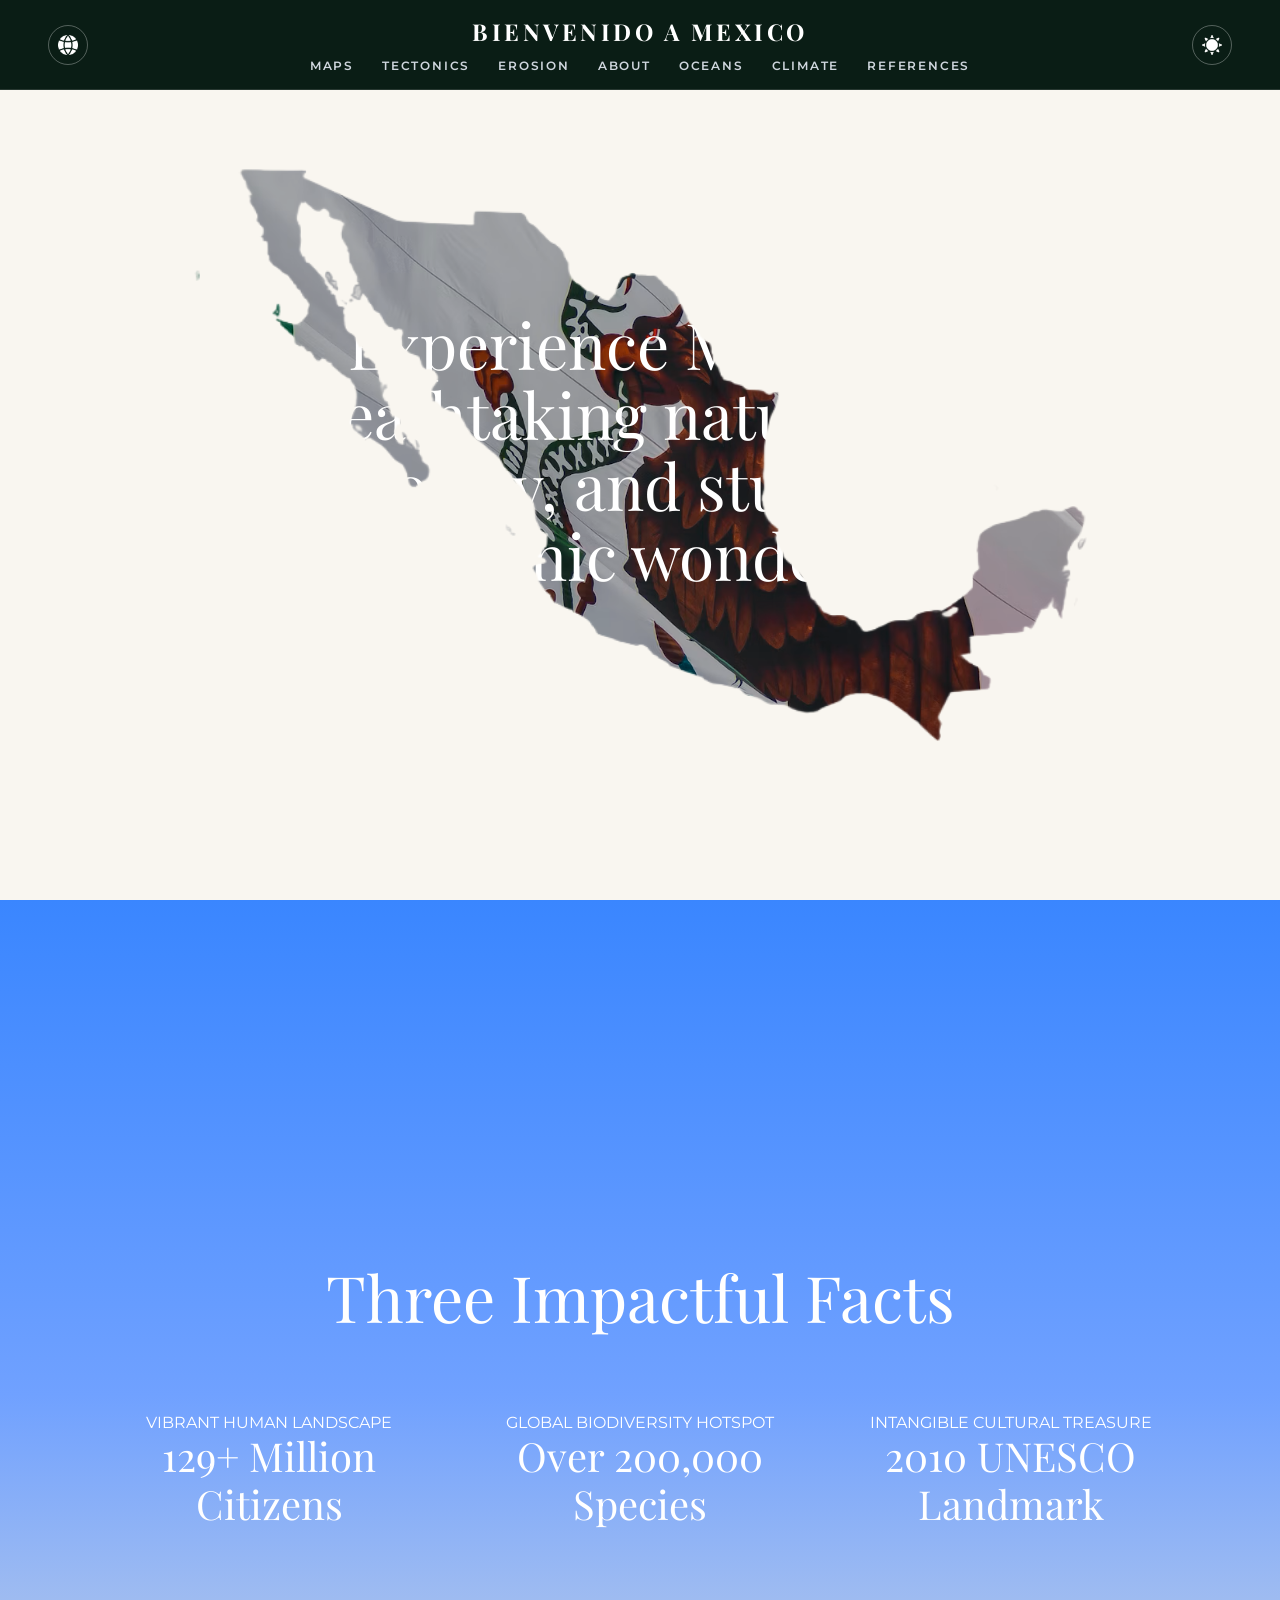
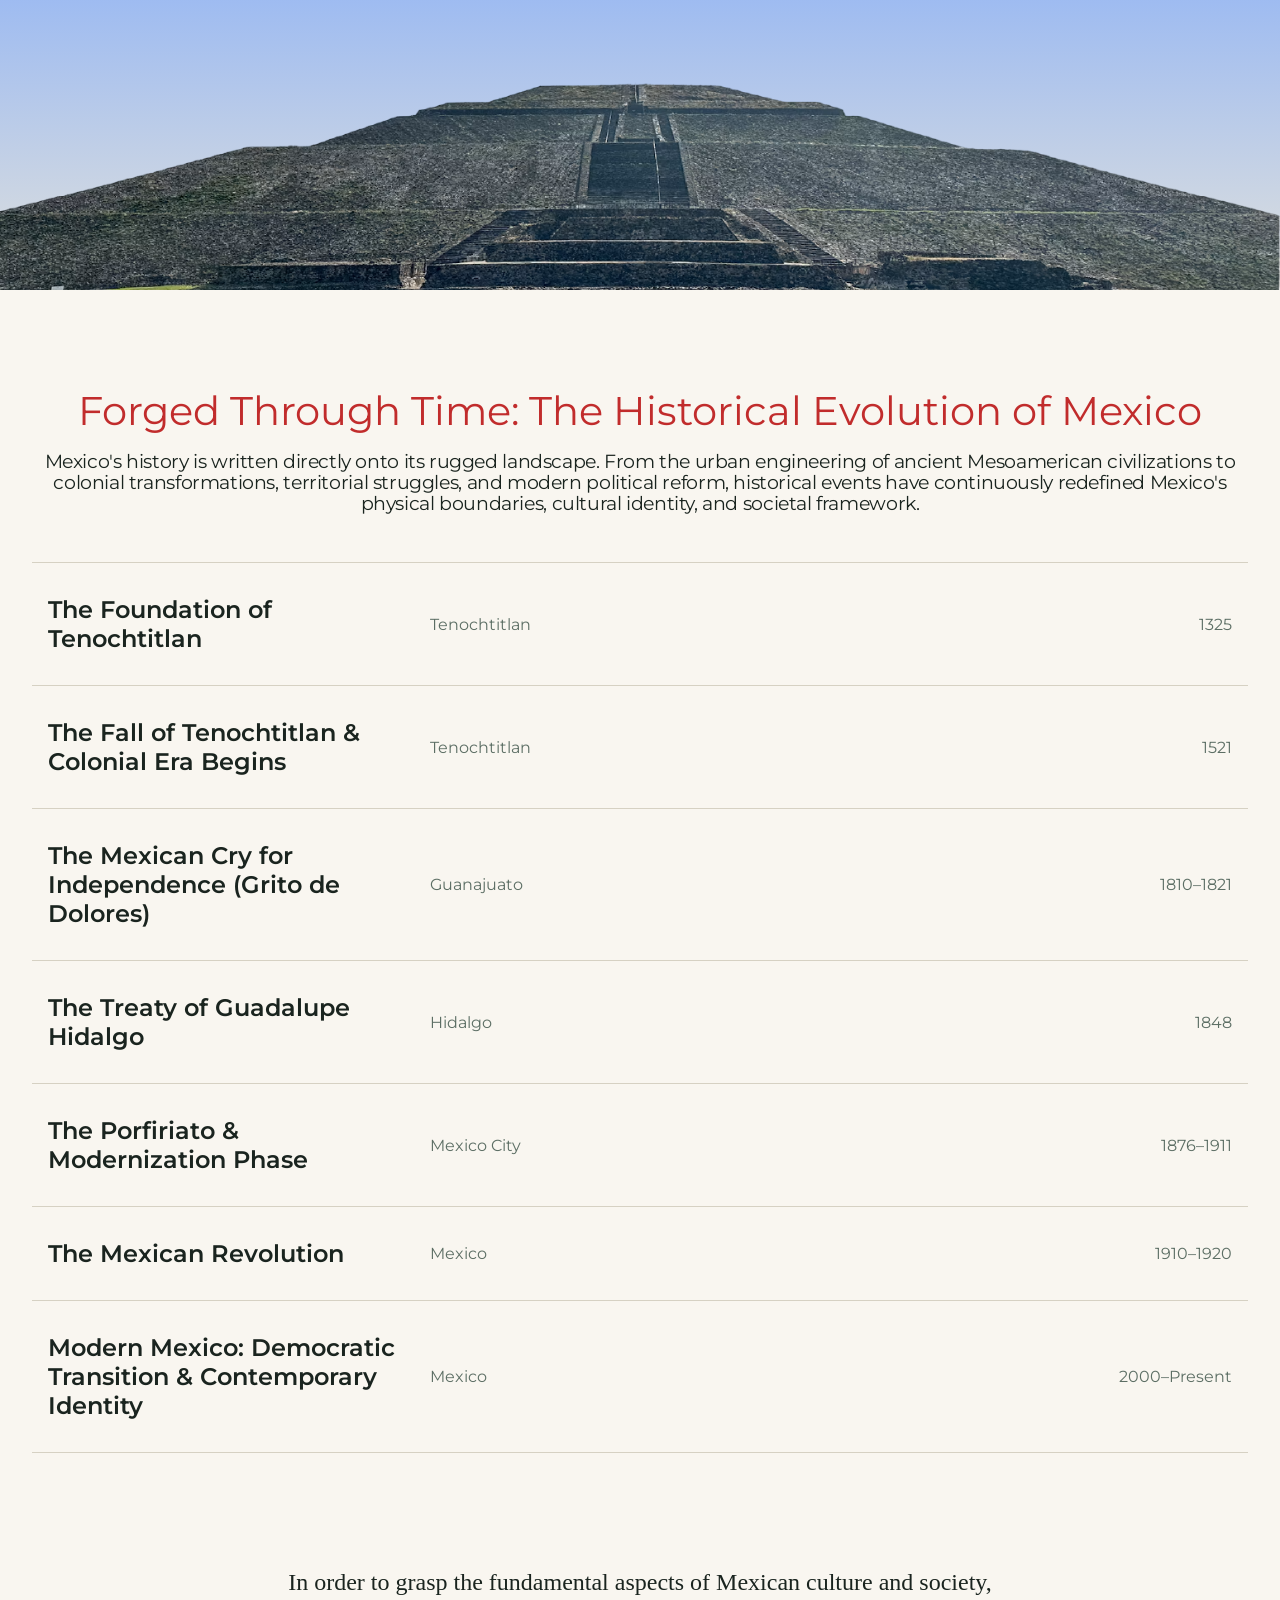
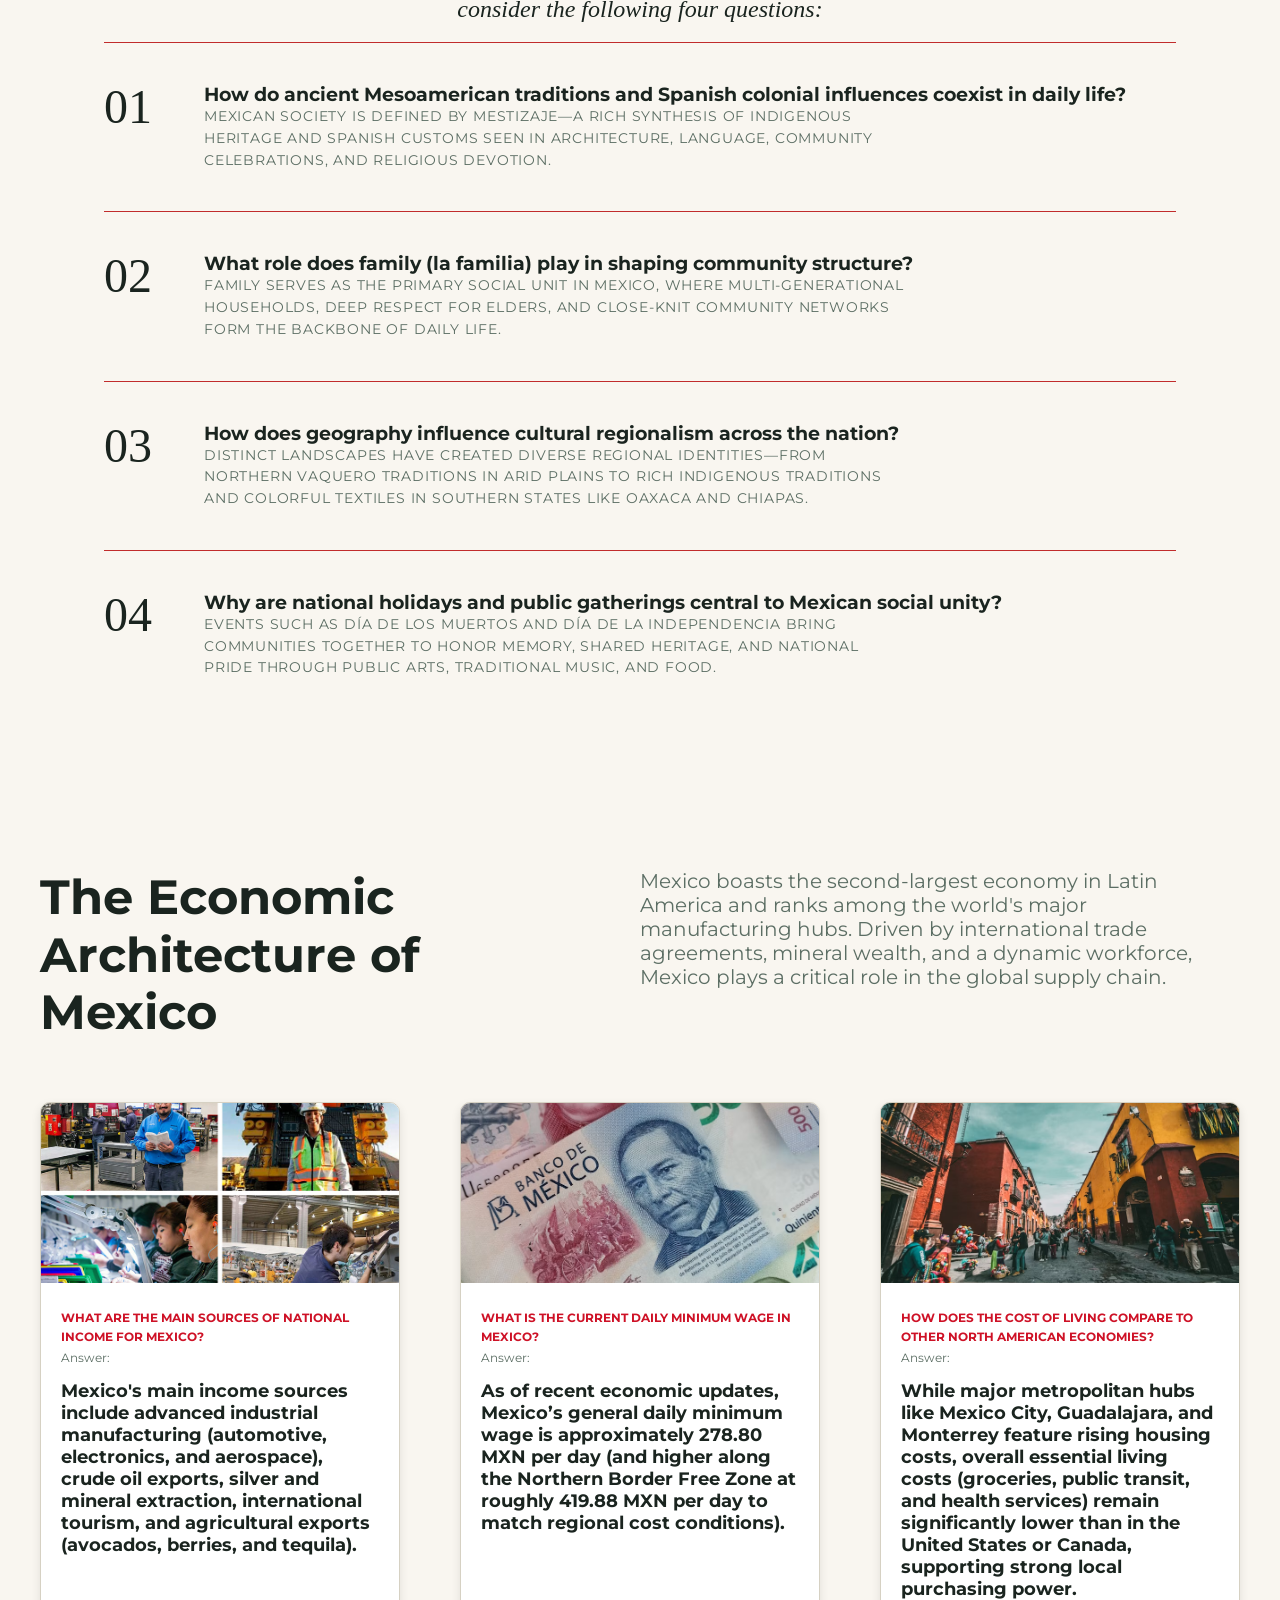
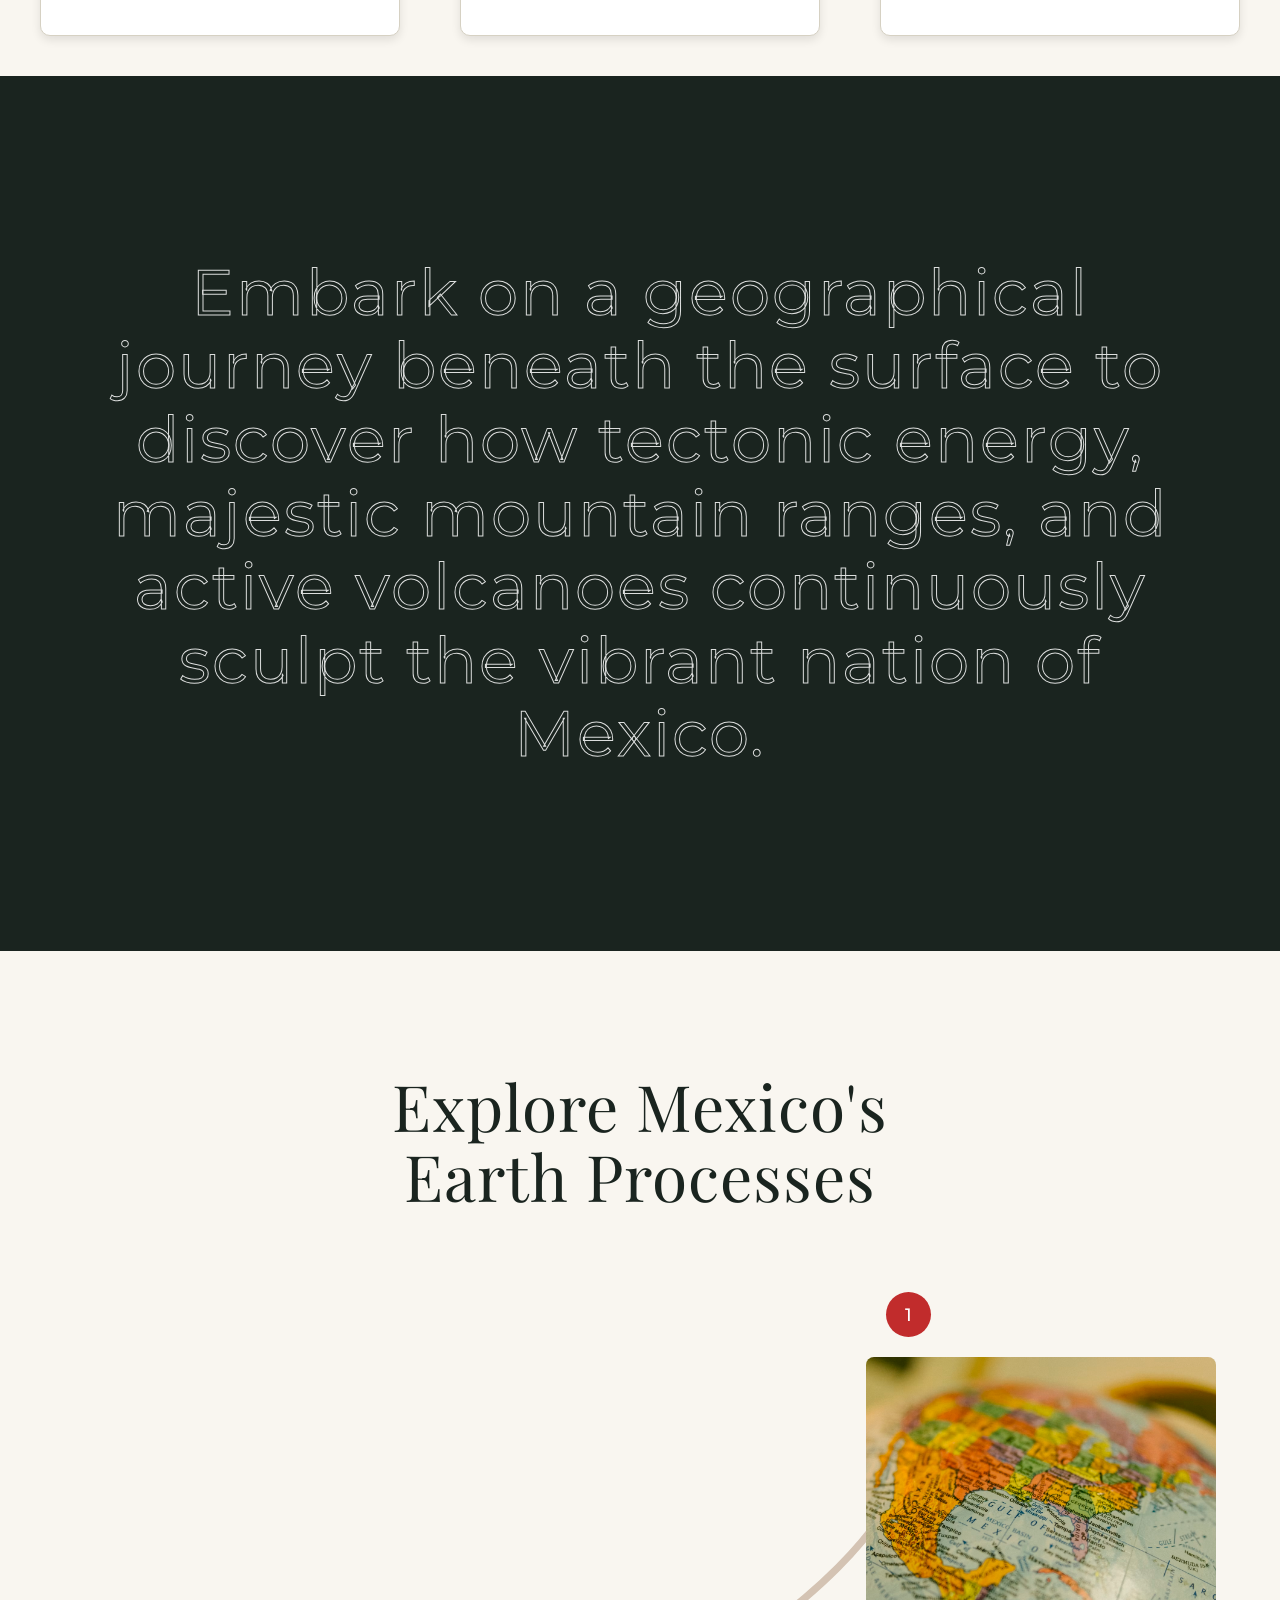
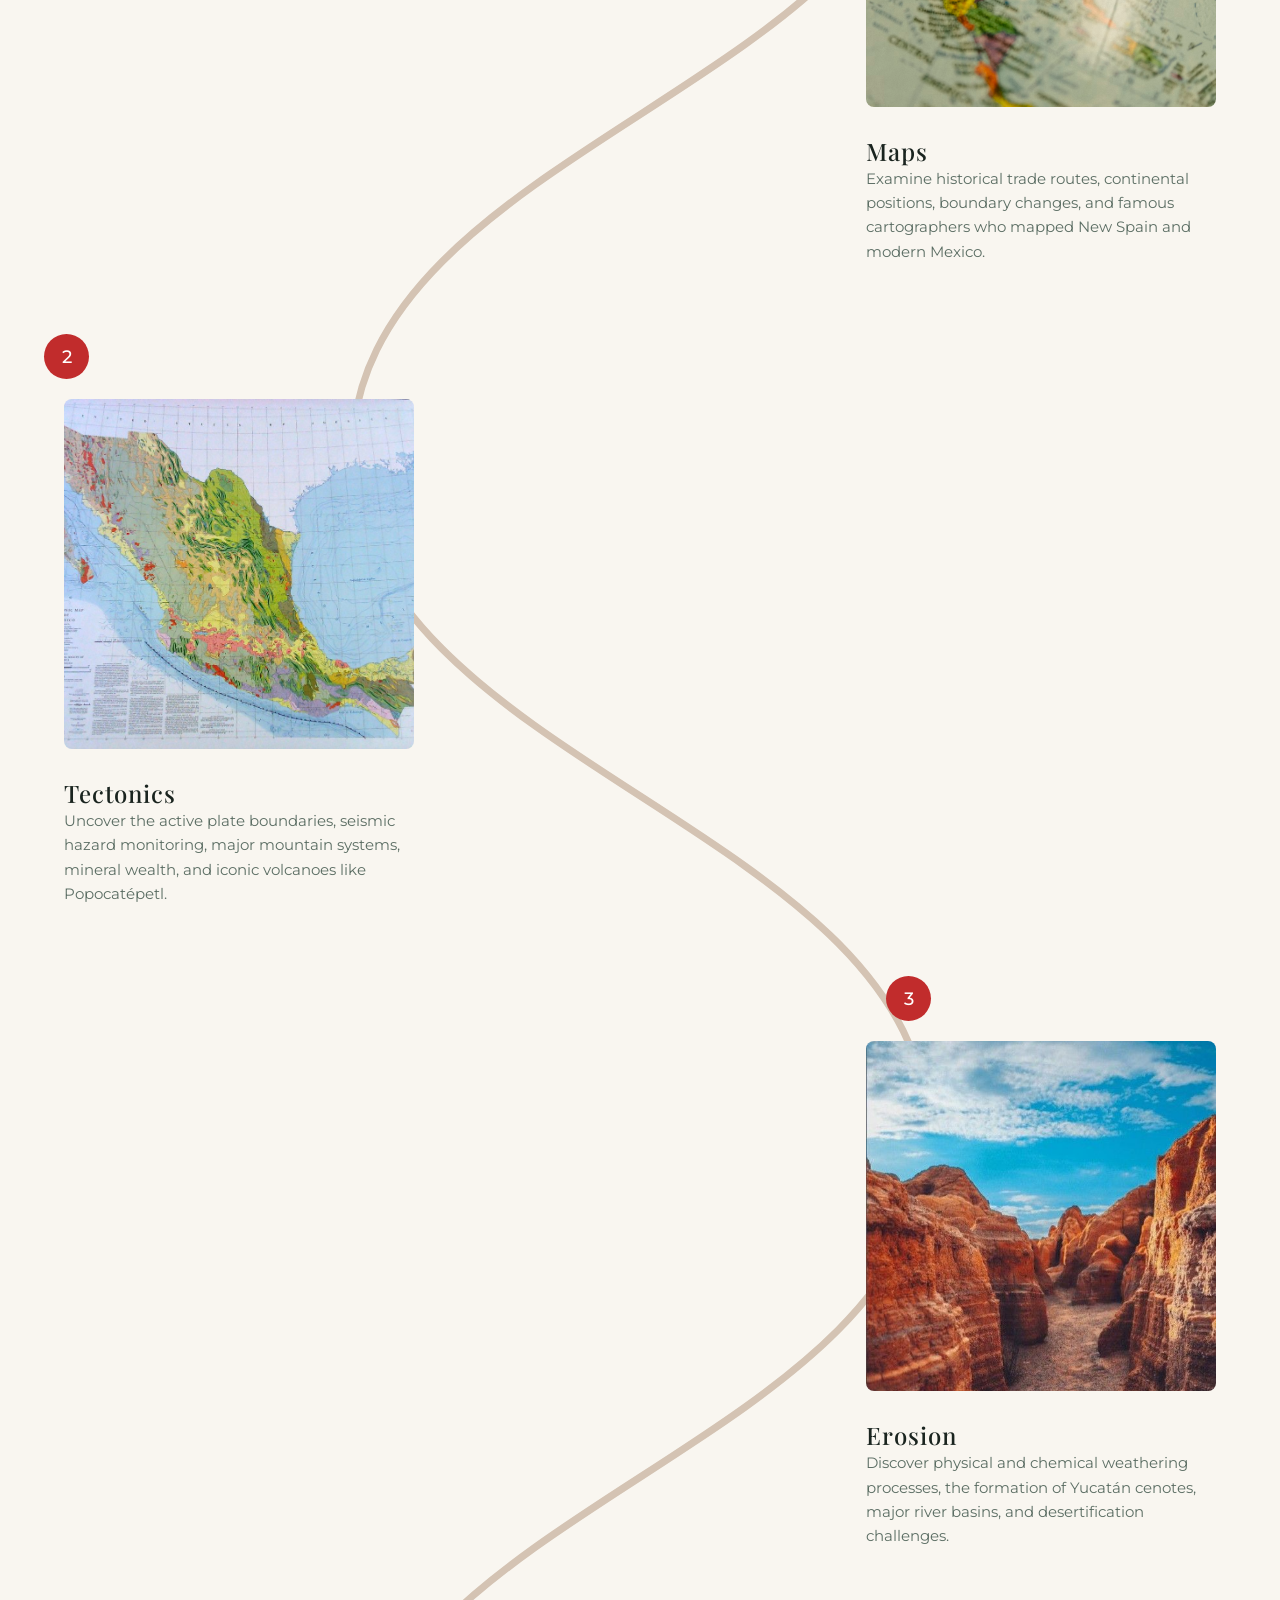
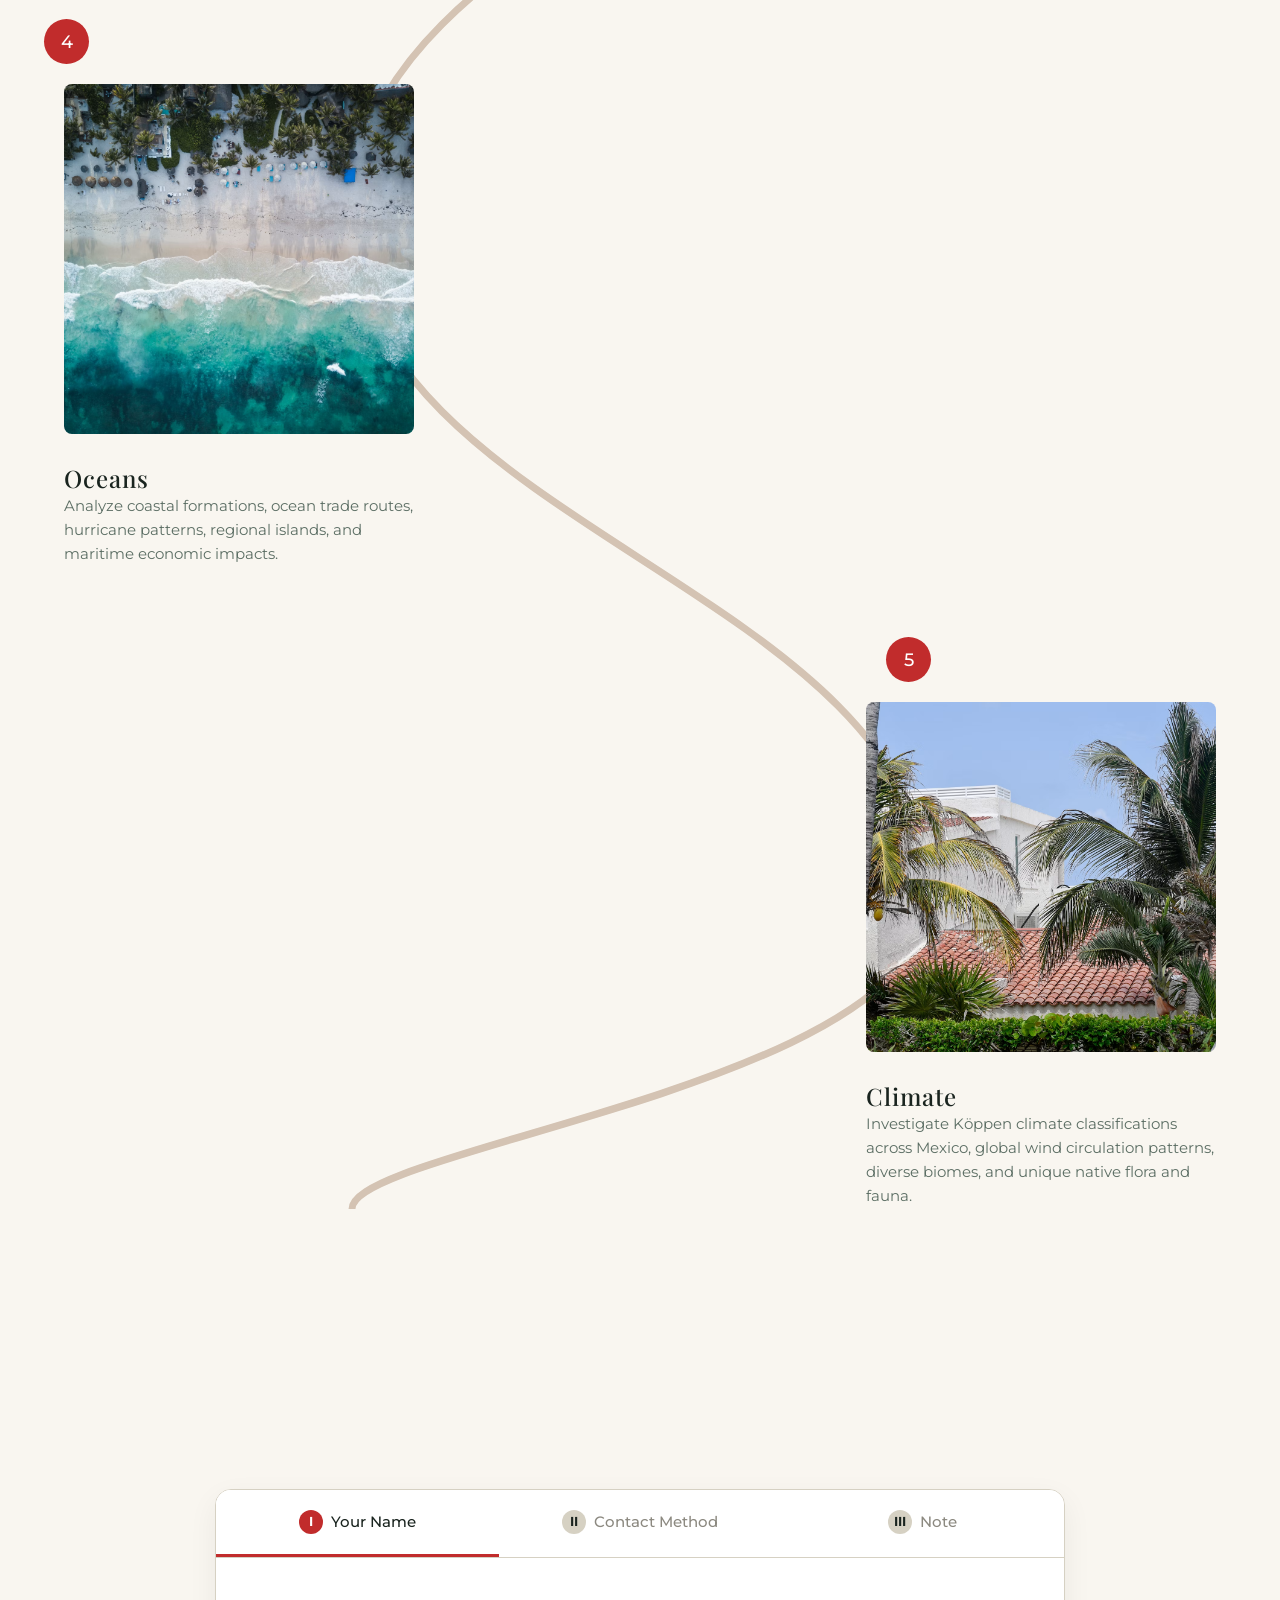
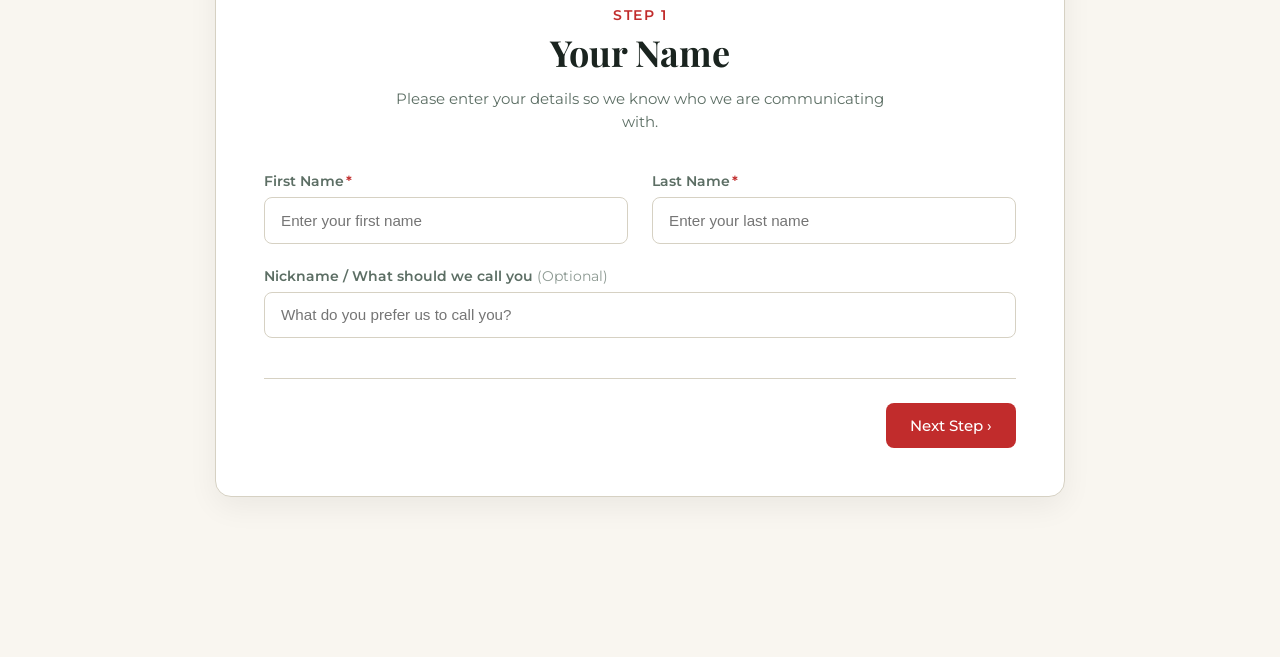
==== index.html @ f5a92114 "Updated picture for the fall" ====
<!DOCTYPE html>
<html lang="en">
<head>
    <meta charset="UTF-8">
    <meta name="viewport" content="width=device-width, initial-scale=1.0">
    <title>Bienvenido a México</title>
    <link rel="stylesheet" href="style.css">
    <link href="https://fonts.googleapis.com/css2?family=Montserrat:wght@400;500&family=Playfair+Display:wght@400;600&display=swap" rel="stylesheet">
</head>
<body>

<header class="main-header" id="top">
    <div class="header-left">
        <div class="options-dropdown">
            <button class="options-btn" aria-label="Toggle Language">
                <img src="images/language.png" class="nav-icon" alt="Language Selector" />
            </button>
            <div class="options">
                <a href="#" class="lang-switch" data-lang="es">Español</a>
                <a href="#" class="lang-switch" data-lang="fr">Français</a>
                <a href="#" class="lang-switch" data-lang="en">English</a>
            </div>
        </div>
    </div>

    <div class="header-center">
        <a href="#top" class="logo">BIENVENIDO A MEXICO</a>
        <nav class="nav-links">
            <a href="#" id="nav-fundamentals">MAPS</a>
            <a href="#" id="nav-stats">TECTONICS</a>
            <a href="#" id="nav-real-cases">EROSION</a>
            <a href="#" id="nav-real-cases">ABOUT</a>
            <a href="#" id="nav-take-action">OCEANS</a>
            <a href="#" id="nav-donations">CLIMATE</a>
            <a href="#" id="nav-contact">REFERENCES</a>
        </nav>
    </div>

    <div class="header-right">
        <div class="cta-buttons">
            <button class="icon-action-btn" id="theme-toggle" aria-label="Toggle Theme">
                <img src="images/dark.png" class="nav-icon" id="theme-icon" alt="Toggle Theme Layout" />
            </button>
        </div>
    </div>
</header>

<main class="scroll-container">
    <section class="hero-scroll-section">
        <div class="grid-overlay"></div>
        <div class="mask-wrapper">
            <div class="phase-2-bg"></div> 
            <div class="hero-content">
                <div class="phase phase-1">
                    <h1 id="hero-title-1">Experience Mexico’s breathtaking nature, rich geology, and stunning tectonic wonders!</h1>
                </div>
                <div class="phase phase-2">
                    <h1 class="large-title" id="hero-title-2">Bienvenido!</h1>
                    <div class="phase-2-text">
                        <p id="hero-desc">Welcome to our exploration of la tierra of Mexico! From its majestic mountains and active volcanes to its vibrant coastlines, Mexico is a country defined by extraordinary natural forces, rich history, and deep cultural roots. Whether you are curious about its powerful seismic activity, unique biomas, or historic trade routes, this site offers a complete guide to the dynamic earth processes that shape this incredible nación.</p>
                    </div>
                </div>
            </div>
        </div>
    </section>
</main>

<section class="mountain-parallax-section" id="stats">
    <div class="stats-content">
        <h2 class="stats-heading" id="stats-title">Three Impactful Facts</h2>
        
        <div class="stats-grid">
            <div class="stat-item">
                <span class="stat-label" id="stat-1-label">VIBRANT HUMAN LANDSCAPE</span>
                <span class="stat-number" id="stat-1-num">129+ Million Citizens</span>
            </div>
            <div class="stat-item">
                <span class="stat-label" id="stat-2-label">GLOBAL BIODIVERSITY HOTSPOT</span>
                <span class="stat-number" id="stat-2-num">Over 200,000 Species</span>
            </div>
            <div class="stat-item">
                <span class="stat-label" id="stat-3-label">INTANGIBLE CULTURAL TREASURE</span>
                <span class="stat-number" id="stat-3-num">2010 UNESCO Landmark</span>
            </div>
        </div>
    </div>
    <img src="images/Teoti.png" alt="Mountain Silhouette" class="mountain-mask">
</section>

<section class="updates-section" id="real-cases">
    <div class="updates-header">
        <span class="subheading" id="cases-subheading">Forged Through Time: The Historical Evolution of Mexico</span>
        <h2 id="cases-desc">Mexico's history is written directly onto its rugged landscape. From the urban engineering of ancient Mesoamerican civilizations to colonial transformations, territorial struggles, and modern political reform, historical events have continuously redefined Mexico's physical boundaries, cultural identity, and societal framework.</h2>
    </div>

    <div class="updates-list">
        <a href="#" class="update-item" id="case-1"
        data-hover="images/teno.jpg"
        data-hero="images/teno.jpg"
        data-title='The Foundation of Tenochtitlan'
        data-author="Tenochtitlan"
        data-date="1325"
        data-text="According to historical codices, the Mexica (Aztecs) founded their capital city after wandering for decades in search of a divine sign prophesied by Huitzilopochtli: an eagle perched on a nopal cactus devouring a snake. Finding this sign on a swampy island in Lake Texcoco, they engineered a city of canals, causeways, and raised agricultural fields (chinampas). Tenochtitlan grew into one of the largest and most sophisticated cities in the pre-Columbian world, establishing the Valley of Mexico as the nation's political and economic heartland."
        data-link="https://www.routedmagazine.com/cocina-de-las-patronas">
            <div class="update-info">
                <h3 class="update-title" id="case-1-title">The Foundation of Tenochtitlan</h3>
                <span class="update-category" id="case-1-cat">Tenochtitlan</span>
            </div>
            <span class="update-year" id="case-1-year">1325</span>
        </a>

        <a href="#" class="update-item" id="case-2"
        data-hover="images/theFall.jpg"
        data-hero="images/theFall.jpg"
        data-title="The Fall of Tenochtitlan & Colonial Era Begins"
        data-author="Tenochtitlan"
        data-date="1521"
        data-text="Following a multi-month siege, Spanish conquistador Hernán Cortés and his indigenous allies (primarily the Tlaxcalans) defeated Aztec forces led by Cuauhtémoc. The victory brought an end to the Aztec Empire and initiated three centuries of Spanish colonial rule under the Viceroyalty of New Spain (Nueva España). During this era, Spanish architects built modern Mexico City over the ruins of Tenochtitlan, introducing Catholicism, Spanish governance, and extensive silver mining networks that transformed global commerce."
        data-link="https://www.dcpeaceteam.org/unarmed-civilian-protection">
            <div class="update-info">
                <h3 class="update-title" id="case-2-title">The Fall of Tenochtitlan & Colonial Era Begins</h3>
                <span class="update-category" id="case-2-cat">Tenochtitlan</span>
            </div>
            <span class="update-year" id="case-2-year">1521</span>
        </a>

        <a href="#" class="update-item" id="case-3"
        data-hover="images/inde.jpg"
        data-hero="images/inde.jpg"
        data-title="The Mexican Cry for Independence (Grito de Dolores)"
        data-author="Guanajuato"
        data-date="1810–1821"
        data-text="Early on the morning of September 16, 1810, Roman Catholic priest Miguel Hidalgo y Costilla rang his church bell and issued a revolutionary call to arms against Spanish colonial oppression. The Grito de Dolores ignited an 11-year war for independence, uniting rural peasants, indigenous communities, and local leaders. After years of guerrilla warfare, Agustín de Iturbide and Vicente Guerrero formed the Army of the Three Guarantees, entering Mexico City in 1821 to secure official independence from the Spanish Crown."
        data-link="https://www.youtube.com/watch?v=xr1hapswLd0">
            <div class="update-info">
                <h3 class="update-title" id="case-3-title">The Mexican Cry for Independence (Grito de Dolores)</h3>
                <span class="update-category" id="case-3-cat">Guanajuato</span>
            </div>
            <span class="update-year" id="case-3-year">1810–1821</span>
        </a>

        <a href="#" class="update-item" id="case-4"
        data-hover="images/Treaty.jpg"
        data-hero="images/Treaty.jpg"
        data-title="The Treaty of Guadalupe Hidalgo"
        data-author="Hidalgo"
        data-date="1848"
        data-text="Concluding the two-year Mexican-American War, the Treaty of Guadalupe Hidalgo permanently reshaped the map of North America. Under its terms, a defeated Mexico ceded over 50 percent of its sovereign territorial landmass—spanning present-day California, Nevada, Utah, Arizona, and parts of Colorado, New Mexico, and Wyoming—to the United States in exchange for $15 million. This dramatic loss redefined Mexico's northern frontier, drastically altered regional trade dynamics, and left deep socio-political scars on national identity."
        data-link="https://www.migrationpolicy.org/publication/educational-and-mental-health-needs-syrian-refugee-children">
            <div class="update-info">
                <h3 class="update-title" id="case-4-title">The Treaty of Guadalupe Hidalgo</h3>
                <span class="update-category" id="case-4-cat">Hidalgo</span>
            </div>
            <span class="update-year" id="case-4-year">1848</span>
        </a>

        <a href="#" class="update-item" id="case-5"
        data-hover="images/porfiriato.jpg"
        data-hero="images/porfiriato.jpg"
        data-title="The Porfiriato & Modernization Phase"
        data-author="Mexico City"
        data-date="1876–1911"
        data-text="General Porfirio Díaz ruled Mexico as president for over three decades, an era known as the Porfiriato. Díaz prioritized order and rapid economic growth, inviting foreign capital to construct thousands of miles of railroad tracks, modern telegraph systems, ports, and industrial facilities. While this period modernized Mexico's infrastructure and integrated its raw materials into global markets, it generated severe economic inequality, concentration of land ownership among elite haciendas, and social unrest among the working class."
        data-link="https://media.un.org/avlibrary/en/asset/d335/d3358098">
            <div class="update-info">
                <h3 class="update-title" id="case-5-title">The Porfiriato & Modernization Phase</h3>
                <span class="update-category" id="case-5-cat">Mexico City</span>
            </div>
            <span class="update-year" id="case-5-year">1876–1911</span>
        </a>

        <a href="#" class="update-item" id="case-6"
        data-hover="images/revo.jpg"
        data-hero="images/revo.jpg"
        data-title="The Mexican Revolution"
        data-author="Mexico"
        data-date="1910–1920"
        data-text="Sparked by widespread opposition to Porfirio Díaz's authoritarian rule, the Mexican Revolution broke out as a complex social, agrarian, and political conflict led by figures like Francisco Madero, Emiliano Zapata, and Pancho Villa. The decade of conflict led to radical political restructuring and culminated in the ratification of the progressive 1917 Constitution of Mexico. This cornerstone document enshrined worker rights, nationalized subsoil mineral resources, and established sweeping agrarian reforms through the ejido land distribution system."
        data-link="https://phr.org/our-work/resources/one-year-anniversary-of-the-myanmar-coup-detat/">
            <div class="update-info">
                <h3 class="update-title" id="case-6-title">The Mexican Revolution</h3>
                <span class="update-category" id="case-6-cat">Mexico</span>
            </div>
            <span class="update-year" id="case-6-year">1910–1920</span>
        </a>

        <a href="#" class="update-item" id="case-7"
        data-hover="images/modern.avif"
        data-hero="images/modern.avif"
        data-title="Modern Mexico: Democratic Transition & Contemporary Identity"
        data-author="Mexico"
        data-date="2000–Present"
        data-text="Today, Mexico stands as a federal constitutional republic of over 129 million people, shaped by its history of resilience and adaptation. The year 2000 marked a historical democratic milestone when opposition leadership ended 71 consecutive years of single-party rule. Modern Mexico functions as a major industrial powerhouse and international trade hub, holding crucial trade agreements like the USMCA. The nation reflects a distinct fusion of Mesoamerican indigenous traditions and Spanish colonial heritage, maintaining its position as Latin America's second-largest economy while continuously balancing urban industrial growth with cultural preservation."
        data-link="https://www.hrw.org/feature/2026/08/03/afghanistan-5-years-under-taliban-rule/a-human-rights-crisis-a-humanitarian">
            <div class="update-info">
                <h3 class="update-title" id="case-7-title">Modern Mexico: Democratic Transition & Contemporary Identity</h3>
                <span class="update-category" id="case-7-cat">Mexico</span>
            </div>
            <span class="update-year" id="case-7-year">2000–Present</span>
        </a>

<div id="article-modal" class="article-modal">
    <div class="modal-content">
        <div class="modal-hero">
            <img id="modal-hero-image" src="" alt="Historical Event Image">
        </div>
        <div class="modal-body">
            <h2 id="modal-title"></h2>
            <div class="modal-meta">
                <span id="modal-author"></span> | <span id="modal-date"></span>
            </div>
            <p id="modal-text" class="modal-description"></p>
            <button id="close-modal" class="modal-back-btn">← Back to Timeline</button>
        </div>
    </div>
</div>

    <div id="floating-image-container">
        <img id="floating-image" src="images/allProdcuts.png" alt="Floating Preview">
    </div>
</section>

<section class="vo-section" id="fundamentals">
    <div class="container-wide">
    <h2 id="fund-main-title">In order to grasp the fundamental aspects of Mexican culture and society,<br/><em>consider the following four questions:</em></h2>    
    <div class="v-wrapper bg-primary">
        <div class="o-wrapper pt-11 pt-4sm">
            <div class="d-f fd-c ai-s vo-stack-track">
                
                <div class="pin-spacer" data-index="1">
                    <div class="vo-card-content">
                        <div class="vo-card-left">01</div>
                        <div class="vo-card-right">
                            <h3 class="vo-card-title" id="fund-q1-title">How do ancient Mesoamerican traditions and Spanish colonial influences coexist in daily life?</h3>                            
                            <div class="vo-card-body">
                                <p class="vo-card-desc" id="fund-q1-desc">Mexican society is defined by mestizaje—a rich synthesis of indigenous heritage and Spanish customs seen in architecture, language, community celebrations, and religious devotion.</p>                            
                            </div>
                        </div>
                    </div>
                </div>

                <div class="pin-spacer" data-index="2">
                    <div class="vo-card-content">
                        <div class="vo-card-left">02</div>
                        <div class="vo-card-right">
                            <h3 class="vo-card-title" id="fund-q2-title">What role does family (la familia) play in shaping community structure?</h3>                            
                            <div class="vo-card-body">
                                <p class="vo-card-desc" id="fund-q2-desc">Family serves as the primary social unit in Mexico, where multi-generational households, deep respect for elders, and close-knit community networks form the backbone of daily life.</p>                            
                            </div>
                        </div>
                    </div>
                </div>

                <div class="pin-spacer" data-index="3">
                    <div class="vo-card-content">
                        <div class="vo-card-left">03</div>
                        <div class="vo-card-right">
                            <h3 class="vo-card-title" id="fund-q3-title">How does geography influence cultural regionalism across the nation?</h3>                            
                            <div class="vo-card-body">
                                <p class="vo-card-desc" id="fund-q3-desc">Distinct landscapes have created diverse regional identities—from northern vaquero traditions in arid plains to rich indigenous traditions and colorful textiles in southern states like Oaxaca and Chiapas.</p>                            
                            </div>
                        </div>
                    </div>
                </div>

                <div class="pin-spacer" data-index="4">
                    <div class="vo-card-content">
                        <div class="vo-card-left">04</div>
                        <div class="vo-card-right">
                            <h3 class="vo-card-title" id="fund-q4-title">Why are national holidays and public gatherings central to Mexican social unity?</h3>
                            <div class="vo-card-body">
                                <p class="vo-card-desc" id="fund-q4-desc">Events such as Día de los Muertos and Día de la Independencia bring communities together to honor memory, shared heritage, and national pride through public arts, traditional music, and food.</p>                            
                            </div>
                        </div>
                    </div>
                </div>
            </div>
        </div>
    </div>
</section>

<section class="donations" id="donations">
    <div class="option">
        <div class="option-flex">
            <div class="option-title">
                <h1 id="donations-title">The Economic Architecture of Mexico</h1>
            </div>
            <div class="option-paragraph">
                <p id="donations-desc">Mexico boasts the second-largest economy in Latin America and ranks among the world's major manufacturing hubs. Driven by international trade agreements, mineral wealth, and a dynamic workforce, Mexico plays a critical role in the global supply chain.</p>
            </div>
        </div>
    </div>
    <section class="cards">
        <div class="card">
            <img src="images/mainIncome.jpg" alt="Solar panels">
            <div class="card-content">
                <span class="category" id="don-irc-cat">What are the main sources of national income for Mexico?</span>
                <span class="date" id="don-irc-focus">Answer:</span>
                <h3 id="don-irc-desc">Mexico's main income sources include advanced industrial manufacturing (automotive, electronics, and aerospace), crude oil exports, silver and mineral extraction, international tourism, and agricultural exports (avocados, berries, and tequila).</h3>
            </div>
        </div>
        <div class="card">
            <img src="images/money.avif" alt="Abstract dots">
            <div class="card-content">
                <span class="category" id="don-pf-cat">What is the current daily minimum wage in Mexico?</span>
                <span class="date" id="don-pf-focus">Answer:</span>
                <h3 id="don-pf-desc">As of recent economic updates, Mexico’s general daily minimum wage is approximately 278.80 MXN per day (and higher along the Northern Border Free Zone at roughly 419.88 MXN per day to match regional cost conditions).</h3>
            </div>
        </div>
        <div class="card">
            <img src="images/lifeStyle.avif" alt="Logistics center">
            <div class="card-content">
                <span class="category" id="don-uni-cat">How does the cost of living compare to other North American economies?</span>
                <span class="date" id="don-uni-focus">Answer:</span>
                <h3 id="don-uni-desc">While major metropolitan hubs like Mexico City, Guadalajara, and Monterrey feature rising housing costs, overall essential living costs (groceries, public transit, and health services) remain significantly lower than in the United States or Canada, supporting strong local purchasing power.</h3>
            </div>
        </div>
    </section>
</section>

<section class="divider-section">
    <div class="divider-content">
        <h2 class="outline-text" id="divider-text">Embark on a geographical journey beneath the surface to discover how tectonic energy, majestic mountain ranges, and active volcanoes continuously sculpt the vibrant nation of Mexico.</h2>
    </div>
</section>

<section class="padding-global padding-section-large is-bottom-0" id="take-action">
    <div class="container-max">
        <div class="journey_heading">
            <h2 class="heading-style-h2 text-align-center" id="action-title">Explore Mexico's<br>Earth Processes</h2>
        </div>
        <div class="journey_wrapper">
            
            <!-- Extended SVG Path -->
            <div class="journey_path w-embed">
                <svg class="path-svg" viewBox="0 0 1000 2500" preserveAspectRatio="none" xmlns="http://www.w3.org/2000/svg">
                    <path id="scroll-line" 
                            d="M 750 50 
                            C 750 300, 250 350, 250 600 
                            C 250 850, 750 900, 750 1150 
                            C 750 1400, 250 1450, 250 1700 
                            C 250 1950, 750 2000, 750 2250 
                            C 750 2400, 250 2450, 250 2500" 
                            fill="none" stroke="#d4c3b3" stroke-width="6" stroke-linecap="round"/>
                </svg>
            </div>

            <div class="journey_grid">
                <!-- Item 1 -->
                <div class="journey_item is-1 align-right">
                    <div class="item-content">
                        <div class="badge">1</div>
                        <img src="images/mexicoMap.avif" alt="Maps" loading="lazy">
                        <h3 id="action-1-title"><a href="#">Maps</a></h3>
                        <p id="action-1-desc">Examine historical trade routes, continental positions, boundary changes, and famous cartographers who mapped New Spain and modern Mexico.</p>
                    </div>
                </div>
                
                <!-- Item 2 -->
                <div class="journey_item is-2 align-left">
                    <div class="item-content">
                        <div class="badge">2</div>
                        <img src="images/Tectonics.jpg" alt="Tectonics" loading="lazy">
                        <h3 id="action-2-title"><a href="#">Tectonics</a></h3>
                        <p id="action-2-desc">Uncover the active plate boundaries, seismic hazard monitoring, major mountain systems, mineral wealth, and iconic volcanoes like Popocatépetl.</p>
                    </div>
                </div>
                
                <!-- Item 3 -->
                <div class="journey_item is-3 align-right">
                    <div class="item-content">
                        <div class="badge">3</div>
                        <img src="images/erosion.jpg" alt="Erosion" loading="lazy">
                        <h3 id="action-3-title"><a href="#">Erosion</a></h3>
                        <p id="action-3-desc">Discover physical and chemical weathering processes, the formation of Yucatán cenotes, major river basins, and desertification challenges.</p>
                    </div>
                </div>

                <!-- Item 4 -->
                <div class="journey_item is-4 align-left">
                    <div class="item-content">
                        <div class="badge">4</div>
                        <img src="images/oceans.avif" alt="Oceans" loading="lazy">
                        <h3 id="action-4-title"><a href="#">Oceans</a></h3>
                        <p id="action-4-desc">Analyze coastal formations, ocean trade routes, hurricane patterns, regional islands, and maritime economic impacts.</p>
                    </div>
                </div>

                <!-- Item 5 -->
                <div class="journey_item is-5 align-right">
                    <div class="item-content">
                        <div class="badge">5</div>
                        <img src="images/climate.avif" alt="Climate" loading="lazy">
                        <h3 id="action-5-title"><a href="#">Climate</a></h3>
                        <p id="action-5-desc">Investigate Köppen climate classifications across Mexico, global wind circulation patterns, diverse biomes, and unique native flora and fauna.</p>
                    </div>
                </div>
            </div>
        </div>
    </div>
</section>

<section class="form-section-wrapper" id="contact">
    <div class="form-wizard-container">
        
        <div class="wizard-header">
            <div class="step-tab active" data-step="1">
                <span class="step-num">I</span> <span id="tab-1-text">Your Name</span>
            </div>
            <div class="step-tab" data-step="2">
                <span class="step-num">II</span> <span id="tab-2-text">Contact Method</span>
            </div>
            <div class="step-tab" data-step="3">
                <span class="step-num">III</span> <span id="tab-3-text">Note</span>
            </div>
        </div>

        <form id="multi-step-form" novalidate>
        
        <div class="form-step active" id="step-1">
            <p class="step-subtitle" id="step-1-sub">Step 1</p>
            <h2 class="step-title" id="step-1-title">Your Name</h2>
            <p class="step-description" id="step-1-desc">Please enter your details so we know who we are communicating with.</p>

            <div class="form-grid">
                <div class="input-group">
                    <label for="first-name" id="lbl-fname">First Name<span class="required">*</span></label>
                    <input type="text" id="first-name" placeholder="Enter your first name" required>
                    <span class="error-msg" id="err-fname">First name is required.</span>
                </div>
                <div class="input-group">
                    <label for="last-name" id="lbl-lname">Last Name<span class="required">*</span></label>
                    <input type="text" id="last-name" placeholder="Enter your last name" required>
                    <span class="error-msg" id="err-lname">Last name is required.</span>
                </div>
                <div class="input-group full-width">
                    <label for="nickname" id="lbl-nick">Nickname / What should we call you <span class="optional">(Optional)</span></label>
                    <input type="text" id="nickname" placeholder="What do you prefer us to call you?">
                </div>
            </div>
        </div>

        <div class="form-step" id="step-2">
            <p class="step-subtitle" id="step-2-sub">Step 2</p>
            <h2 class="step-title" id="step-2-title">Contact Method</h2>
            <p class="step-description" id="step-2-desc">Select how you prefer our team to contact you.</p>

            <div class="contact-preference-grid">
                <label class="pref-card">
                    <input type="radio" name="contact-method" value="email" checked>
                    <div class="pref-content">
                        <img src="images/mail.png" alt="Email" class="pref-image-icon">
                        <span class="pref-label" id="pref-email">Email Address</span>
                    </div>
                </label>
                <label class="pref-card">
                    <input type="radio" name="contact-method" value="phone">
                    <div class="pref-content">
                        <img src="images/phone.png" alt="Phone" class="pref-image-icon">
                        <span class="pref-label" id="pref-phone">Phone / Mobile</span>
                    </div>
                </label>
            </div>

            <div class="form-grid" style="margin-top: 1.5rem;">
                <div class="input-group full-width" id="email-field-group">
                    <label for="contact-email" id="lbl-contact-email">Email Address<span class="required">*</span></label>
                    <input type="email" id="contact-email" placeholder="example@email.com">
                    <span class="error-msg" id="err-email">Please enter a valid email address.</span>
                </div>
                <div class="input-group full-width hidden" id="phone-field-group">
                    <label id="lbl-contact-phone">Phone Number<span class="required">*</span></label>
                    <div class="phone-split-container">
                        <select id="country-code" class="phone-country-select">
                            <option value="+1">🇺🇸 +1 (US)</option>
                            <option value="+34" selected>🇪🇸 +34 (ES)</option>
                            <option value="+52">🇲🇽 +52 (MX)</option>
                            <option value="+57">🇨🇴 +57 (CO)</option>
                            <option value="+54">🇦🇷 +54 (AR)</option>
                            <option value="+56">🇨🇱 +56 (CL)</option>
                            <option value="+51">🇵🇪 +51 (PE)</option>
                        </select>
                        <input type="tel" id="contact-phone" class="phone-local-input" placeholder="600-000000" maxlength="11">
                    </div>
                    <span class="error-msg" id="err-phone">Please enter a valid phone number.</span>
                </div>
            </div>
        </div>

        <div class="form-step" id="step-3">
            <p class="step-subtitle" id="step-3-sub">Step 3</p>
            <h2 class="step-title" id="step-3-title">Note</h2>
            <p class="step-description" id="step-3-desc">Help us categorize your request and leave your detailed comments below.</p>

            <div class="form-grid">
                <div class="input-group full-width">
                    <label id="lbl-category">Select a Category<span class="required">*</span></label>
                    <div class="category-selector">
                        <button type="button" class="cat-btn active" data-category="concert" id="cat-btn-1">Make A Suggestion</button>
                        <button type="button" class="cat-btn" data-category="product" id="cat-btn-2">Concern</button>
                        <button type="button" class="cat-btn" data-category="touch" id="cat-btn-3">Keep in Touch</button>
                        <button type="button" class="cat-btn" data-category="other" id="cat-btn-4">Other</button>
                    </div>
                    <input type="hidden" id="selected-category" value="concert">
                </div>

                <div class="input-group full-width" style="margin-top: 0.5rem;">
                    <label for="contact-reason" id="lbl-reason">Reason for Contact<span class="required">*</span></label>
                    <textarea id="contact-reason" rows="5" placeholder="Write your questions, concerns, or comments here..." required></textarea>
                    <span class="error-msg" id="err-reason">Please write the reason for your message.</span>
                </div>
            </div>
        </div>

        <div class="success-message-box hidden" id="success-screen">
            <span class="success-icon">✓</span>
            <h2 class="success-title" id="succ-title">Form Submitted!</h2>
            <p class="success-text" id="succ-desc">Your request has been processed successfully. We will contact you very soon.</p>
        </div>

        <div class="wizard-footer" id="wizard-footer-nav">
            <button type="button" id="prev-btn" class="nav-btn btn-secondary invisible">‹ Back</button>
            <button type="button" id="next-btn" class="nav-btn btn-primary">Next Step ›</button>
        </div>

        </form>
    </div>
</section>

<script src="https://cdnjs.cloudflare.com/ajax/libs/gsap/3.12.2/gsap.min.js"></script>
<script src="https://cdnjs.cloudflare.com/ajax/libs/gsap/3.12.2/ScrollTrigger.min.js"></script>
<script src="script.js"></script>
</body>
</html>
---- style.css ----
/* ==========================================================================
    COLOR PALETTE & GLOBAL SYSTEM VARIABLES
========================================================================== */
:root {
    --font-heading: 'Playfair Display', serif;
    --font-body: 'Montserrat', sans-serif;
}

body.light-mode {
  --bg-color:           #f9f6f0;
  --text:               #1a241f; 
  --text-dark:          #1a241f;
  --text-light:         #ffffff;
  --primary:            #006341;
  --secondary:          #ce1126; 
  --third:              #d88c51; 
  --extra:              #c12c2c; 
  --card-bg:            #ffffff;
  --input-bg:           #ffffff;
  --tab-inactive-text:  #8c8980;
  --muted:              #5c6e64; 
  --border-color:       #d6d1c3;
  --mountain-sky:       linear-gradient(to bottom, #3a86ff 0%, #70a1ff 50%, #e0e1dd 100%);
}

body.dark-mode {
  --bg-color:           #151a17;
  --text:               #f9f6f0; 
  --text-dark:          #1a241f;
  --text-light:         #ffffff;
  --primary:            #4caf7a;
  --secondary:          #e6505a;
  --third:              #2c3530; 
  --extra:              #c12c2c; 
  --card-bg:            #1f2622;
  --input-bg:           #1a201c;
  --tab-inactive-text:  #84968b;
  --muted:              #95a59a;
  --border-color:       #3a4a40;
  --mountain-sky:       linear-gradient(to bottom, #f2cd96 0%, #e09e5a 40%, #a67c66 100%);
}

* { margin: 0; padding: 0; box-sizing: border-box; }
body { font-family: var(--font-body); background-color: var(--bg-color); color: var(--text); overflow-x: hidden; transition: background-color 0.3s ease, color 0.3s ease; }

/* ==========================================================================
   HEADER & NAVIGATION STYLES
   ========================================================================== */
.main-header {
    position: fixed;
    top: 0;
    left: 0;
    width: 100%;
    z-index: 1000;
    display: flex;
    justify-content: space-between;
    align-items: center;
    padding: 16px 48px;
    background-color: var(--header-bg);
    border-bottom: 1px solid var(--header-border);
    backdrop-filter: blur(12px);
    transition: background-color 0.3s ease, border-color 0.3s ease;
}

body.light-mode {
    --header-bg: #0a1d15;
    --header-border: rgba(255, 255, 255, 0.12);
    --header-text: #ffffff;
    --header-nav-link: #d0d7de;
    --header-nav-hover: var(--extra, #c12c2c);
}

body.dark-mode {
    --header-bg: #122a1b; 
    --header-border: rgba(255, 255, 255, 0.08);
    --header-text: #ffffff;
    --header-nav-link: #a0b2c6;
    --header-nav-hover: var(--extra, #c12c2c);
}

.header-left, .header-right {
    display: flex;
    align-items: center;
    min-width: 120px;
}

.header-right {
    justify-content: flex-end;
}

.header-center {
    display: flex;
    flex-direction: column;
    align-items: center;
    gap: 12px;
}

/* Title Link */
.logo {
    font-family: var(--font-heading, 'Playfair Display', serif);
    font-size: 1.45rem;
    font-weight: 700;
    letter-spacing: 3.5px;
    color: var(--header-text);
    text-decoration: none;
    transition: opacity 0.2s ease, transform 0.2s ease;
}

.logo:hover {
    opacity: 0.9;
    transform: translateY(-1px);
}

.nav-links {
    display: flex;
    gap: 28px;
    align-items: center;
}

.nav-links a {
    text-decoration: none;
    color: var(--header-nav-link);
    font-size: 0.72rem;
    letter-spacing: 1.8px;
    font-weight: 600;
    text-transform: uppercase;
    transition: color 0.25s ease, transform 0.25s ease;
}

.nav-links a:hover {
    color: var(--header-nav-hover);
    transform: translateY(-1px);
}

.icon-action-btn, 
#theme-toggle, 
.options-btn {
    background: transparent !important;
    border: 1px solid rgba(255, 255, 255, 0.3) !important; 
    border-radius: 50% !important;
    width: 40px !important;
    height: 40px !important;
    cursor: pointer;
    padding: 0 !important;
    margin: 0;
    display: inline-flex !important;
    align-items: center !important;
    justify-content: center !important;
    box-sizing: border-box;
    transition: transform 0.35s cubic-bezier(0.34, 1.56, 0.64, 1), border-color 0.25s ease, background-color 0.25s ease;
}

.icon-action-btn:hover, 
#theme-toggle:hover, 
.options-btn:hover {
    transform: scale(1.12) rotate(12deg);
    border-color: var(--extra, #fb8b24) !important;
    background-color: rgba(251, 139, 36, 0.15) !important;
}

.nav-icon, 
#theme-icon {
    width: 20px !important;
    height: 20px !important;
    object-fit: contain !important;
    display: block;
    margin: 0 auto;
    filter: brightness(0) invert(1);
    transition: transform 0.3s ease;
}

.icon-action-btn:hover .nav-icon,
#theme-toggle:hover #theme-icon,
.options-btn:hover .nav-icon {
    transform: scale(1.08);
}

.options-dropdown {
    position: relative;
    display: inline-block;
}

.options {
    position: absolute;
    top: 135%;
    left: 0;
    z-index: 1000;
    background-color: var(--header-bg); 
    box-shadow: 0 10px 25px rgba(0, 0, 0, 0.3);
    width: 110px;
    max-height: 0;
    overflow: hidden;
    transition: max-height 0.3s cubic-bezier(0.4, 0, 0.2, 1);
    border-radius: 12px; 
    display: flex;
    flex-direction: column;
    align-items: center;
    padding: 0;
}

.options-dropdown.open .options {
    max-height: 120px;
    padding: 8px 0;
}

.options a {
    display: block;
    width: 85%;
    text-align: center;
    padding: 8px 0;
    color: var(--header-nav-link); 
    text-decoration: none;
    font-size: 0.85rem;
    font-family: var(--font-body);
    font-weight: 500;
    transition: all 0.2s ease;
    border-radius: 6px;
}

.options a:hover {
    background-color: var(--extra, #fb8b24); 
    color: #ffffff;
}

/* Responsive adjustments */
@media (max-width: 900px) {
    .main-header {
        padding: 16px 20px;
        flex-wrap: wrap;
        gap: 12px;
    }
    .header-center {
        order: 3;
        width: 100%;
    }
    .nav-links {
        gap: 16px;
        flex-wrap: wrap;
        justify-content: center;
    }
}

/* ==========================================================================
   MASKING HERO SECTION
   ========================================================================== */
.hero-scroll-section {
    position: relative;
    height: 100vh;
    width: 100%;
    display: flex;
    align-items: center;
    justify-content: center;
    overflow: hidden;
    background-color: var(--bg-color);
}

.mask-wrapper {
    width: 100%;
    height: 100%;
    position: absolute;
    top: 0; left: 0;
    background-image: url('images/hero.png'); 
    background-size: cover;
    background-position: center;
    -webkit-mask-image: url('images/mapa.png');
    mask-image: url('images/mapa.png');
    -webkit-mask-size: 80%;
    mask-size: 80%;
    -webkit-mask-position: center;
    mask-position: center;
    -webkit-mask-repeat: no-repeat;
    mask-repeat: no-repeat;
    display: flex;
    align-items: center;
    justify-content: center;
}

.mask-wrapper::before {
    content: ''; 
    position: absolute; 
    inset: 0;
    background: rgba(0, 0, 0, 0.3); 
    pointer-events: none; 
    z-index: 1;
}

.hero-content {
    position: relative;
    z-index: 2;
    width: 100%;
    height: 100%;
    max-width: 1200px;
}

.phase {
    position: absolute;
    top: 50%;
    left: 50%;
    transform: translate(-50%, -50%);
    width: 100%;
    color: var(--text-light);
}

.phase-1 {
    display: flex; 
    flex-direction: column; 
    align-items: center; 
    text-align: center; 
    gap: 24px; 
    max-width: 800px;
}
.phase-1 h1 { font-family: var(--font-heading); font-size: 4rem; line-height: 1.1; font-weight: 400; }

.phase-2 {
    display: flex; 
    justify-content: space-between; 
    align-items: center; 
    opacity: 0; 
    visibility: hidden;
    padding: 0 5%;
}

.phase-2-bg {
    position: absolute;
    top: 0; 
    left: 0;
    width: 100%;
    height: 100%;
    background-image: url('images/phase2.avif');
    background-size: cover;
    background-position: center;
    opacity: 0; 
    z-index: 0;
}

.large-title { font-family: var(--font-heading); font-size: 5rem; line-height: 1.1; font-weight: 400; width: 55%; }
.phase-2-text { width: 40%; display: flex; flex-direction: column; gap: 16px; font-size: 0.95rem; line-height: 1.6; }

/* ==========================================================================
   CORE OF THE CRISIS (VO-SECTION PINNING)
   ========================================================================== */
.vo-section {
    position: relative;
    width: 100%;
    background-color: var(--bg-color);
    box-sizing: border-box;
    z-index: 1;
    padding: 20px !important; 
}

.container-wide h2 {
  font-family: 'Cormorant Garamond', serif; 
  font-weight: 300; 
  line-height: 1.1;
  text-align: center !important;
  left: 50% !important;
}

.v-wrapper.bg-primary { width: 100%; }

.o-wrapper {
    width: 100%;
    max-width: 1200px;
    margin: 0 auto;
    padding: 20px 4rem 10vh 4rem !important; 
}

.d-f { display: flex; }
.fd-c { flex-direction: column; }
.ai-s { align-items: flex-start; }

.vo-stack-track { position: relative; width: 100%; }

.pin-spacer {
    position: relative;
    width: 100%;
    box-sizing: border-box;
    transition: margin-top 0.4s cubic-bezier(0.25, 1, 0.5, 1);
}

.vo-card-content {
    display: grid;
    grid-template-columns: 100px 1fr;
    width: 100%;
    padding: 2.5rem 0;
    border-top: 1px solid var(--extra);
    background-color: var(--bg-color);
    box-sizing: border-box;
    transition: padding 0.4s cubic-bezier(0.25, 1, 0.5, 1);
}

.vo-card-left {
    font-family: 'Cormorant Garamond', serif;
    font-size: 3rem;
    color: var(--text);
    font-weight: 400;
    line-height: 1;
}

.vo-card-right { display: flex; flex-direction: column; }

.vo-card-body {
    max-height: 200px;
    opacity: 1;
    overflow: hidden;
    transition: max-height 0.4s cubic-bezier(0.25, 1, 0.5, 1), opacity 0.3s ease;
}

.vo-card-desc {
    font-size: 0.85rem;
    text-transform: uppercase;
    letter-spacing: 0.8px;
    line-height: 1.6;
    color: var(--muted);
    margin: 0;
    max-width: 700px;
}

.pin-spacer.pinned-state .vo-card-content {
    position: fixed;
    left: 50%;
    transform: translateX(-50%);
    width: calc(100% - 8rem);
    max-width: 1200px;
    padding: 0.8rem 7rem; 
    z-index: 10;
}

.pin-spacer.pinned-state .vo-card-body {
    max-height: 0;
    opacity: 0;
}

@media (max-width: 768px) {
    .o-wrapper { padding: 100px 1.5rem 5vh 1.5rem; }
    .vo-card-content { grid-template-columns: 50px 1fr; padding: 1.5rem 0; }
    .vo-card-left { font-size: 2rem; }
    .vo-card-title { font-size: 2rem; }
    .pin-spacer.pinned-state .vo-card-content {
        width: calc(100% - 3rem);
        padding: 0.5rem 0;
    }
}

/* ==========================================================================
   OUTLINE TEXT DIVIDER
   ========================================================================== */
.divider-section {
    background-color: var(--text-dark);
    padding: 180px 0; 
    display: flex;
    justify-content: center;
    position: relative;
    z-index: 10;
}

.outline-text {
    font-family: var(--text-dark); 
    font-size: clamp(3rem, 5vw, 5.5rem);
    line-height: 1.15;
    font-weight: 400;
    color: transparent; 
    -webkit-text-stroke: 1px rgba(255, 255, 255, 0.85); 
    text-align: center;
    letter-spacing: 2px;
    position: relative;
    z-index: 6;
    padding: 0 5%;
}

/* ==========================================================================
   PARALLAX MOUNTAIN SECTION
   ========================================================================== */
.mountain-parallax-section {
    position: relative;
    width: 100%;
    min-height: 110vh;
    overflow: hidden;
    display: flex;
    align-items: center;
    justify-content: center;
    background: var(--mountain-sky);
    transition: background 0.5s ease;
    z-index: 1; 
    
}

.stats-content {
    position: relative;
    z-index: 5;
    text-align: center;
    width: 100%;
    max-width: 1200px;
    padding: 0 5%;
    /* Reset translateY to 0 (or remove it) so flex centering works properly */
    transform: translateY(0); 
    margin: 0 auto;
}

.stats-heading {
    font-family: var(--font-heading);
    font-size: clamp(3rem, 5vw, 4.5rem);
    font-weight: 400;
    line-height: 1.1;
    margin-bottom: 80px;
    color: var(--text-light);
}

.stats-grid {
    display: grid;
    grid-template-columns: repeat(3, 1fr);
    gap: 40px;
}

.stat-item {
    display: flex;
    flex-direction: column;
    align-items: center;
    color: var(--text-light);
}

.stat-number {
    font-family: var(--font-heading);
    font-size: clamp(1.5rem, 5.5vw, 2.5rem); 
    font-weight: 300;
    line-height: 1.2;
    text-align: center;
}

.mountain-mask {
    position: absolute;
    bottom: -2px;
    left: 0;
    width: 100%;
    height: auto;
    object-fit: cover;
    object-position: bottom center;
    z-index: 10; 
    pointer-events: none; 
}

/* ==========================================================================
   UPDATES & CASE STUDIES
   ========================================================================== */
.updates-section {
    background-color: var(--bg-color);
    color: var(--text);
    padding: 6rem 2rem;
    max-width: 1400px;
    margin: 0 auto;
    overflow-x: hidden;
    position: relative;
    z-index: 10;
}

.updates-header {
    margin-bottom: 10rem;
    max-width: 1200px;
    margin: 0 auto;     
    text-align: center; 
}

.updates-header .subheading {
    color: var(--extra);
    font-size: 2.5rem;
    display: block;
    margin-bottom: 1rem;
}

.updates-header h2 {
    font-size: 1.2rem;
    font-weight: 400;
    line-height: 1.1;
    margin: 0;
    letter-spacing: -0.02em;
}

.updates-list {
    border-top: 1px solid var(--border-color);
    margin-top: 3rem;
}

.update-item {
    display: flex;
    justify-content: space-between;
    align-items: center;
    padding: 2rem 1rem;
    border-bottom: 1px solid var(--border-color);
    text-decoration: none;
    color: inherit;
    transition: background-color 0.3s ease, color 0.3s ease;
    position: relative;
    z-index: 10;
}

.update-info {
    display: flex;
    gap: 2rem;
    flex-grow: 1;
    align-items: center;
}

.update-title {
    font-size: 1.5rem;
    font-weight: 600;
    margin: 0;
    width: 350px; 
}

.update-category, .update-year {
    color: var(--muted);
    font-size: 1rem;
    transition: color 0.3s ease;
}

@media (min-width: 769px) {
    .update-item:hover {
        background-color: var(--extra);
        color: var(--text-light);
    }
    
    .update-item:hover .update-category,
    .update-item:hover .update-year {
        color: var(--text-light);
    }
}

#floating-image-container {
    position: fixed;
    top: 0; left: 0;
    width: 320px; height: 220px;
    pointer-events: none;
    opacity: 0;
    transform: translate(-50%, -50%) scale(0.95);
    transition: opacity 0.25s ease, transform 0.25s ease;
    z-index: 100;
    border-radius: 8px;
    overflow: hidden;
    box-shadow: 0 15px 35px rgba(0,0,0,0.4);
}

#floating-image-container.visible { opacity: 1; transform: translate(-50%, -50%) scale(1); }
#floating-image-container img { width: 100%; height: 100%; object-fit: cover; display: block; }

.article-modal {
    position: fixed;
    top: 0; left: 0;
    width: 100vw; height: 100vh;
    background-color: var(--bg-color);
    z-index: 2147483647 !important;
    overflow-y: auto; 
    opacity: 0;
    visibility: hidden;
    transform: translateY(20px);
    transition: opacity 0.4s ease, visibility 0.4s ease, transform 0.4s ease;
}

.article-modal.active { opacity: 1; visibility: visible; transform: translateY(0); }

.close-modal {
    position: fixed;
    top: 2rem; left: 2rem;
    background: rgba(15, 15, 15, 0.7);
    backdrop-filter: blur(5px);
    border: none;
    color: #ffffff;
    font-size: 1rem;
    padding: 0.5rem 1rem;
    border-radius: 4px;
    cursor: pointer;
    z-index: 2147483647 !important;
    transition: color 0.3s ease, background 0.3s ease;
}

.close-modal:hover { color: #ffffff; background: var(--extra); }

.modal-content { width: 100%; display: flex; flex-direction: column; }
.modal-hero { width: 100%; height: 50vh; min-height: 400px; background-color: var(--third); }
.modal-hero img { width: 100%; height: 100%; object-fit: cover; display: block; }

.modal-back-btn {
    display: inline-block;
    background: none;
    border: none;
    border-bottom: 1px solid var(--extra);
    color: var(--text);
    padding: 0 0 4px 0;
    font-size: 1.1rem;
    cursor: pointer;
    font-family: inherit;
    transition: color 0.3s ease, border-color 0.3s ease;
}

.modal-back-btn:hover { 
    color: var(--extra); 
    border-color: var(--extra); 
}

.modal-body {
    max-width: 800px;
    margin: 0 auto;
    padding: 4rem 2rem;
    width: 100%;
    box-sizing: border-box;
}

.modal-body h2 { font-size: 3.5rem; margin: 0 0 1.5rem 0; font-weight: 400; letter-spacing: -0.02em; }
.modal-meta { color: var(--muted); font-size: 0.9rem; text-transform: uppercase; letter-spacing: 0.05em; margin-bottom: 3rem; border-bottom: 1px solid var(--border-color); padding-bottom: 1rem; }
.modal-description { font-size: 1.25rem; line-height: 1.6; color: var(--text); margin-bottom: 3rem; }

.modal-external-link {
    display: inline-block;
    color: var(--text);
    text-decoration: none;
    border-bottom: 1px solid var(--extra);
    padding-bottom: 4px;
    font-size: 1.1rem;
    transition: color 0.3s ease, border-color 0.3s ease;
}

.modal-external-link:hover { color: var(--extra); border-color: var(--extra); }

@media (max-width: 768px) {
    .updates-section { padding: 4rem 1.5rem; }
    .updates-header { margin-left: 0; max-width: 100%; margin-bottom: 3rem; }
    .updates-header h2 { font-size: 2rem; }
    .update-item { flex-direction: column; align-items: flex-start; padding: 2rem 0; }
    .update-info { flex-direction: column; gap: 0.5rem; align-items: flex-start; margin-bottom: 1.5rem; }
    .update-title { width: 100%; font-size: 1.3rem; }
    .update-year { position: absolute; top: 2.2rem; right: 0; }
    #floating-image-container { display: none !important; }
    .modal-hero { height: 40vh; min-height: 300px; }
    .modal-body h2 { font-size: 2.5rem; }
    .modal-description { font-size: 1.1rem; }
    .close-modal { top: 1rem; left: 1rem; }
}

/* ==========================================================================
   TAKE MEANINGFUL ACTIONS (JOURNEY PATH)
========================================================================== */
.padding-global { padding: 0 5%;     position: relative;
    z-index: 10; background-color: var(--bg-color);}
.padding-section-large { padding-top: 120px; padding-bottom: 120px; }
.container-max { max-width: 1200px; margin: 0 auto; position: relative; z-index: 10; }

.journey_heading { margin-bottom: 100px; }
.heading-style-h2 {
    font-family: var(--font-heading);
    font-size: clamp(3rem, 5vw, 4.5rem);
    text-align: center;
    font-weight: 400;
    line-height: 1.1;
    letter-spacing: 1px;
}

.journey_wrapper {
    position: relative;
    width: 100%;
}

.journey_path {
    position: absolute;
    top: 0; left: 0;
    width: 100%; height: 100%;
    pointer-events: none;
    z-index: 1;
}
.path-svg { width: 100%; height: 100%; }

.journey_grid {
    display: grid;
    grid-template-columns: 1fr;
    gap: 90px;
    position: relative;
    z-index: 2;
}

.journey_item {
    display: flex;
    width: 100%;
}
.align-left { justify-content: flex-start; }
.align-right { justify-content: flex-end; }

.item-content {
    width: 100%;
    max-width: 350px;
    position: relative;
}

.item-content img {
    width: 100%;
    height: 350px;
    object-fit: cover;
    margin-bottom: 24px;
    border-radius: 8px;
}

.item-content h3 a {
    font-family: var(--font-heading);
    font-size: 1.5rem;
    font-weight: 500;
    margin-bottom: 12px;
    letter-spacing: 1px;
    color: inherit;
    text-decoration: none;
    transition: color 0.3s ease;
}

.item-content h3 a:hover {
    color: var(--extra); 
    text-decoration: underline;
}

.item-content p {
    font-size: 0.95rem;
    line-height: 1.6;
    color: var(--muted);
}

.badge {
    position: relative;
    top: -20px; right: -20px;
    width: 45px; height: 45px;
    background-color: var(--extra);
    color: var(--text-light);
    border-radius: 50%;
    display: flex;
    align-items: center;
    justify-content: center;
    font-size: 1.1rem;
    font-weight: 500;
    z-index: 10;
}

.align-left .badge {
    right: auto;
    left: -20px;
}

@media (max-width: 768px) {
    .journey_grid { gap: 80px; }
    .align-left, .align-right { justify-content: center; }
    .item-content img { height: 350px; }
    .journey_path { display: none; }
}

/* ==========================================================================
   DONATIONS & TRUSTED FOUNDATIONS
   ========================================================================== */
.donations {
    padding: 40px;
    background-color: var(--bg-color);
    position: relative;
    z-index: 10;
}

.option { margin-bottom: 60px; }

.option-flex {
    display: flex;
    justify-content: space-between;
    align-items: flex-start;
    gap: 40px;
}

.option-title { max-width: 40%; }
.option-paragraph { max-width: 50%; }

.section-label {
    font-size: 14px;
    font-weight: bold;
    color: var(--extra);
    text-transform: uppercase;
    display: block;
    margin-bottom: 15px;
}

.option-title h1 {
    font-size: 48px;
    font-weight: 700;
    line-height: 1.2;
    margin: 0;
    color: var(--text);
}

.option-paragraph p {
    font-size: 20px;
    color: var(--muted);
    margin-bottom: 15px;
}

.cards {
    display: flex;
    justify-content: space-between;
    gap: 20px;
}

.card {
    background-color: var(--card-bg);
    border: 1px solid var(--border-color);
    border-radius: 10px;
    overflow: hidden;
    width: 30%;
    text-align: left;
    box-shadow: 0 4px 10px rgba(0, 0, 0, 0.1);
}

.card:hover {
    box-shadow: 0 8px 20px rgba(0, 0, 0, 0.15);
    transform: translateY(-10px);
    transition: all 0.3s ease;
}

.card img {
    width: 100%;
    height: 180px;
    object-fit: cover;
}

.card-content { padding: 20px; }

.card-content .category {
    font-size: 12px;
    color: var(--secondary);
    text-transform: uppercase;
    font-weight: bold;
}

.card-content .date {
    font-size: 12px;
    display: block;
    margin-top: 5px;
    color: var(--muted);
}

.card-content h3 {
    font-size: 18px;
    margin: 15px 0;
    color: var(--text);
}

.card-link {
    color: var(--extra);
    font-size: 18px;
    text-decoration: none;
    float: right;
    margin-top: 15px;
}

/* ==========================================================================
   CONTACT FORM / WIZARD
   ========================================================================== */
.form-section-wrapper {
  display: flex;
  justify-content: center;
  align-items: center;
  padding: 10rem 1.5rem;
  width: 100%;
    position: relative;
    z-index: 10;
    background-color: var(--bg-color);
}

.form-wizard-container {
  background-color: var(--card-bg);
  width: 100%;
  max-width: 850px;
  border-radius: 16px;
  box-shadow: 0 10px 30px rgba(0,0,0,0.06);
  border: 1px solid var(--border-color);
  overflow: hidden;
  transition: background-color 0.3s, border 0.3s;
}

.wizard-header {
  display: flex;
  background-color: var(--input-bg);
  border-bottom: 1px solid var(--border-color);
}

.step-tab {
  flex: 1;
  padding: 1.25rem;
  display: flex;
  align-items: center;
  justify-content: center;
  gap: 0.5rem;
  font-family: var(--font-body);
  font-weight: 500;
  font-size: 0.95rem;
  color: var(--tab-inactive-text);
  transition: all 0.3s;
  border-bottom: 3px solid transparent;
}

.step-tab .step-num {
  width: 24px;
  height: 24px;
  border-radius: 50%;
  background-color: var(--border-color);
  color: var(--text);
  display: flex;
  align-items: center;
  justify-content: center;
  font-size: 0.8rem;
  font-weight: bold;
}

.step-tab.active {
  color: var(--text);
  background-color: var(--card-bg);
  border-bottom-color: var(--extra);
}

.step-tab.active .step-num {
  background-color: var(--extra);
  color: #ffffff;
}

form#multi-step-form { padding: 3rem; }

.form-step { display: none; }
.form-step.active { display: block; animation: stepFadeIn 0.4s ease-in-out; }

@keyframes stepFadeIn {
  from { opacity: 0; transform: translateY(5px); }
  to { opacity: 1; transform: translateY(0); }
}

.step-subtitle {
  text-align: center;
  color: var(--extra);
  font-family: var(--font-body);
  font-size: 0.9rem;
  text-transform: uppercase;
  letter-spacing: 1.5px;
  margin-bottom: 0.25rem;
  font-weight: 600;
}

.step-title {
  text-align: center;
  color: var(--text);
  font-family: var(--font-heading);
  font-size: 2.25rem;
  margin-bottom: 0.75rem;
}

.step-description {
  text-align: center;
  color: var(--muted);
  font-family: var(--font-body);
  font-size: 0.95rem;
  max-width: 500px;
  margin: 0 auto 2.5rem auto;
  line-height: 1.5;
}

.form-grid {
  display: grid;
  grid-template-columns: 1fr 1fr;
  gap: 1.5rem;
}

.full-width { grid-column: span 2; }

.input-group {
  display: flex;
  flex-direction: column;
}

.input-group label {
  font-family: var(--font-body);
  font-size: 0.85rem;
  font-weight: 600;
  color: var(--muted);
  margin-bottom: 0.5rem;
}

.input-group label .required { color: var(--extra); margin-left: 2px; }
.input-group label .optional { font-weight: 400; opacity: 0.7; }

.input-group input, 
.input-group textarea {
  background-color: var(--input-bg);
  border: 1px solid var(--border-color);
  color: var(--text);
  padding: 0.85rem 1rem;
  border-radius: 8px;
  font-size: 0.95rem;
  outline: none;
  transition: all 0.3s;
}

.input-group input:focus, 
.input-group textarea:focus {
  border-color: var(--extra);
}

.input-group.invalid input,
.input-group.invalid textarea {
  border-color: #d9534f !important;
}

.error-msg {
  color: #d9534f;
  font-size: 0.75rem;
  margin-top: 0.35rem;
  display: none;
}

.input-group.invalid .error-msg { display: block; }

.contact-preference-grid {
  display: grid;
  grid-template-columns: 1fr 1fr;
  gap: 1.5rem;
}

.pref-card { cursor: pointer; }
.pref-card input { display: none; }

.pref-content {
  border: 1px solid var(--border-color);
  background-color: var(--input-bg);
  border-radius: 10px;
  padding: 1.25rem;
  display: flex;
  flex-direction: column;
  align-items: center;
  gap: 0.5rem;
  transition: all 0.3s;
}

.pref-image-icon {
  width: 40px;
  height: 40px;
  object-fit: contain; 
  opacity: 0.6; 
  transition: all 0.3s ease;
}

.pref-card input:checked + .pref-content .pref-image-icon {
  opacity: 1;
  transform: scale(1.05);
}

body.dark-mode .pref-image-icon { filter: invert(0.9) brightness(1.2); }

.pref-label { font-family: var(--font-body); font-size: 0.9rem; }

.pref-card input:checked + .pref-content {
  border-color: var(--extra);
  background-color: rgba(251, 139, 36, 0.08);
}

.phone-split-container {
  display: flex;
  gap: 0.75rem;
  width: 100%;
}

.phone-country-select {
  background-color: var(--input-bg);
  border: 1px solid var(--border-color);
  color: var(--text);
  padding: 0.85rem;
  border-radius: 8px;
  font-family: var(--font-body);
  font-size: 0.95rem;
  outline: none;
  transition: all 0.3s;
  cursor: pointer;
  white-space: nowrap;
}

.phone-local-input { flex: 1; }

.phone-country-select:focus { border-color: var(--extra); }

.input-group.invalid .phone-country-select,
.input-group.invalid .phone-local-input {
  border-color: #d9534f !important;
}

.category-selector {
  display: grid;
  grid-template-columns: repeat(4, 1fr);
  gap: 0.5rem;
}

.cat-btn {
  background: var(--input-bg);
  border: 1px solid var(--border-color);
  color: var(--text);
  padding: 0.75rem;
  border-radius: 8px;
  cursor: pointer;
  font-family: var(--font-body);
  font-size: 0.85rem;
  transition: all 0.3s;
}

.cat-btn.active {
  background-color: var(--extra);
  color: #ffffff;
  border-color: var(--extra);
}

.wizard-footer {
  margin-top: 2.5rem;
  padding-top: 1.5rem;
  border-top: 1px solid var(--border-color);
  display: flex;
  justify-content: space-between;
}

.nav-btn {
  padding: 0.75rem 1.5rem;
  border-radius: 8px;
  font-family: var(--font-body);
  font-size: 0.95rem;
  font-weight: 500;
  cursor: pointer;
  border: none;
  transition: all 0.3s;
}

.btn-primary { background-color: var(--extra); color: #ffffff; }
.btn-primary:hover { opacity: 0.9; }
.btn-secondary { background-color: transparent; color: var(--muted); border: 1px solid var(--border-color); }
.btn-secondary:hover { background-color: var(--input-bg); }

.success-message-box {
  text-align: center;
  padding: 2rem 1rem;
  animation: stepFadeIn 0.5s ease-in-out;
}

.success-icon {
  display: inline-flex;
  justify-content: center;
  align-items: center;
  width: 64px;
  height: 64px;
  border-radius: 50%;
  background-color: rgba(251, 139, 36, 0.15);
  color: var(--extra);
  font-size: 2rem;
  font-weight: bold;
  margin-bottom: 1.5rem;
}

.success-title {
  font-family: var(--font-heading);
  font-size: 2.5rem;
  color: var(--text);
  margin-bottom: 0.5rem;
}

.success-text {
  font-family: var(--font-body);
  color: var(--muted);
  font-size: 1.1rem;
  max-width: 480px;
  margin: 0 auto;
  line-height: 1.6;
}

.invisible { visibility: hidden; pointer-events: none; }
.hidden { display: none !important; }

@media(max-width: 600px) {
  form#multi-step-form { padding: 1.5rem 1rem; }
  .form-grid, .contact-preference-grid, .category-selector { grid-template-columns: 1fr; }
  .full-width { grid-column: span 1; }
}

@media(max-width: 480px) {
  .phone-split-container { flex-direction: column; gap: 0.5rem; }
  .phone-country-select { width: 100%; }
}
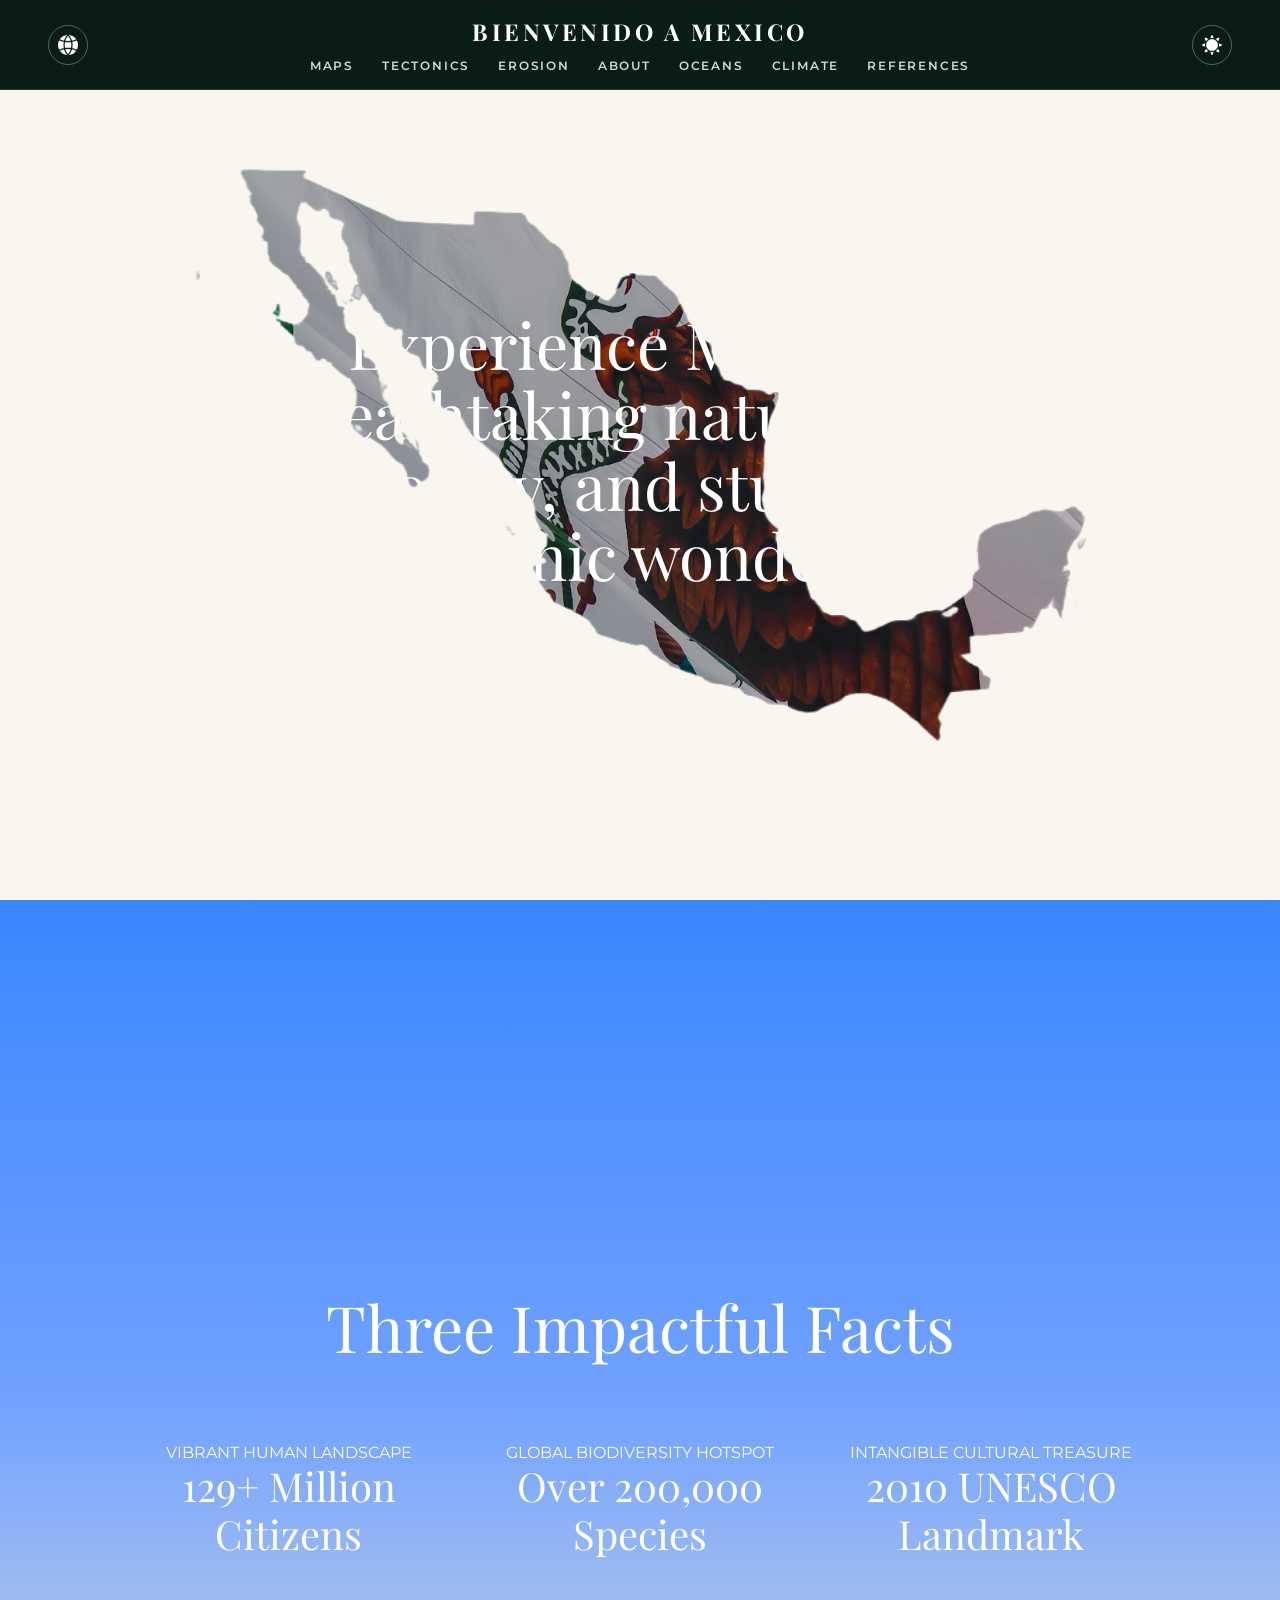
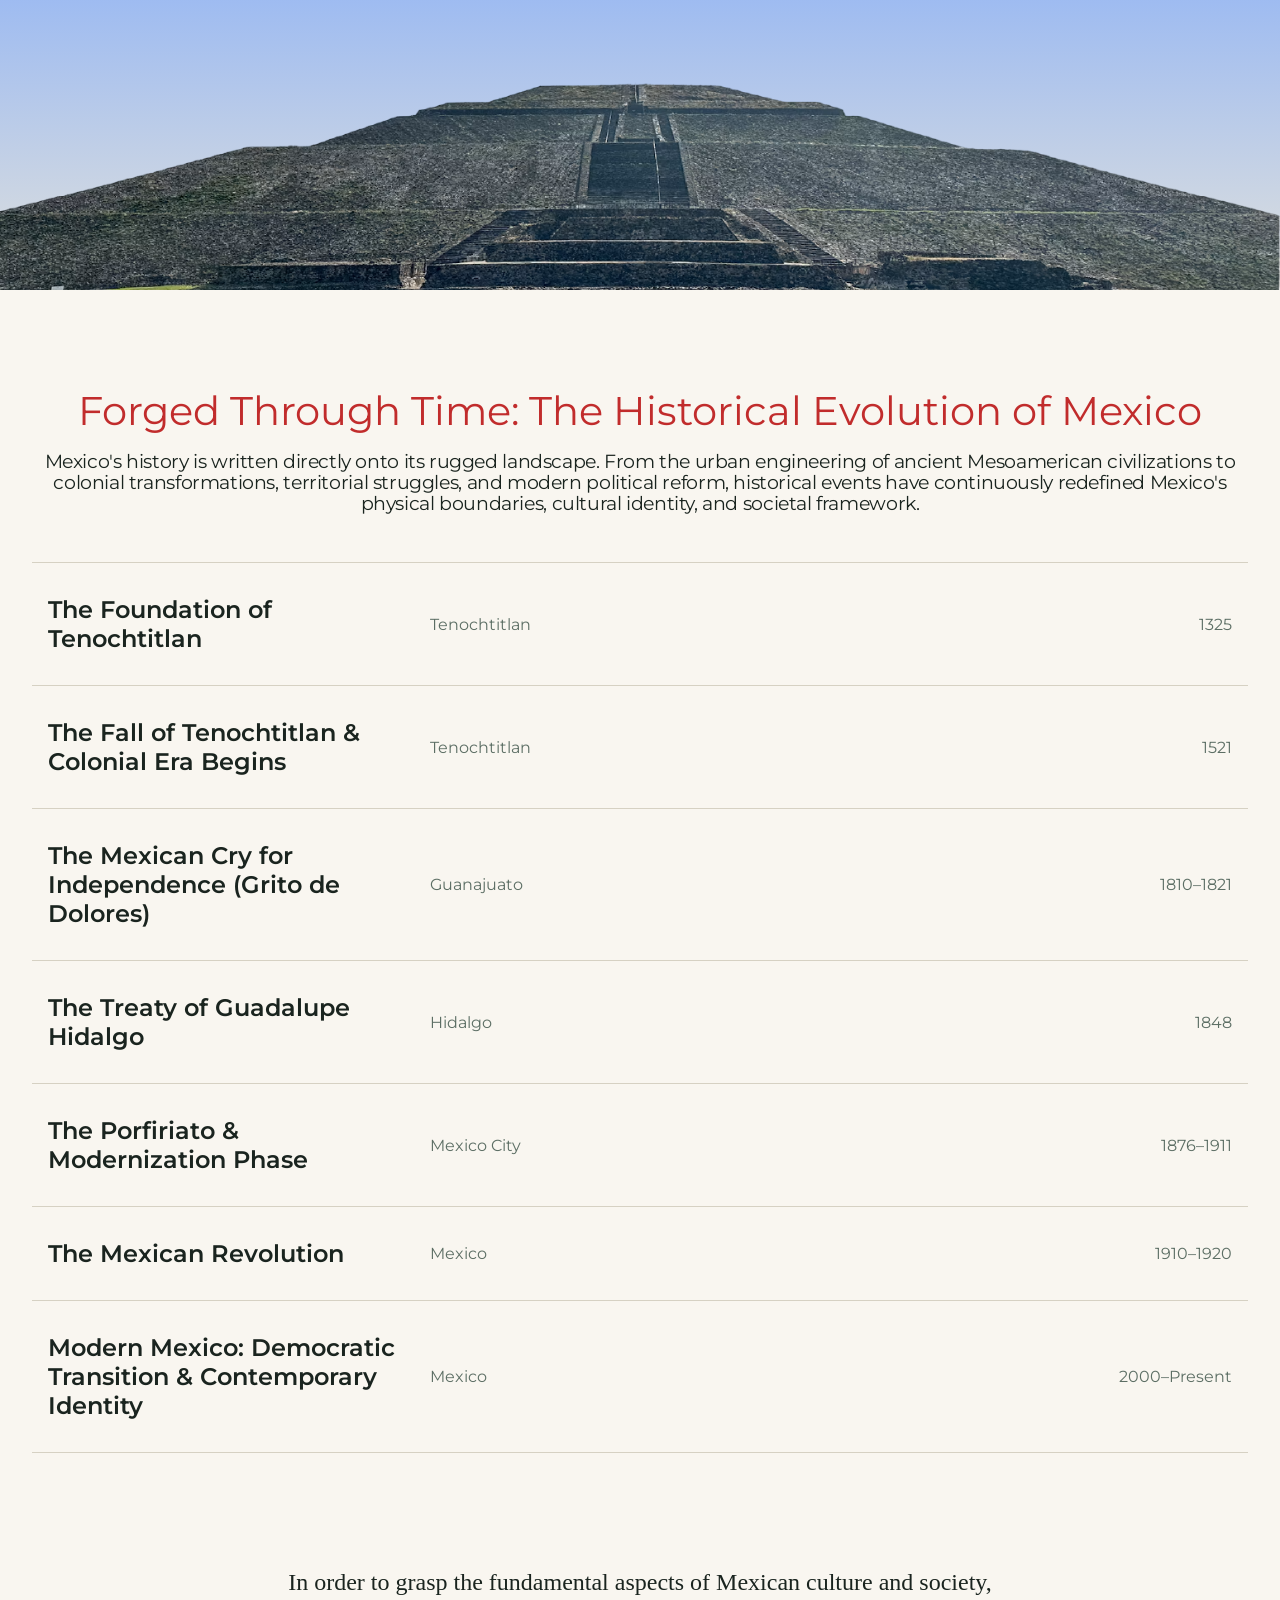
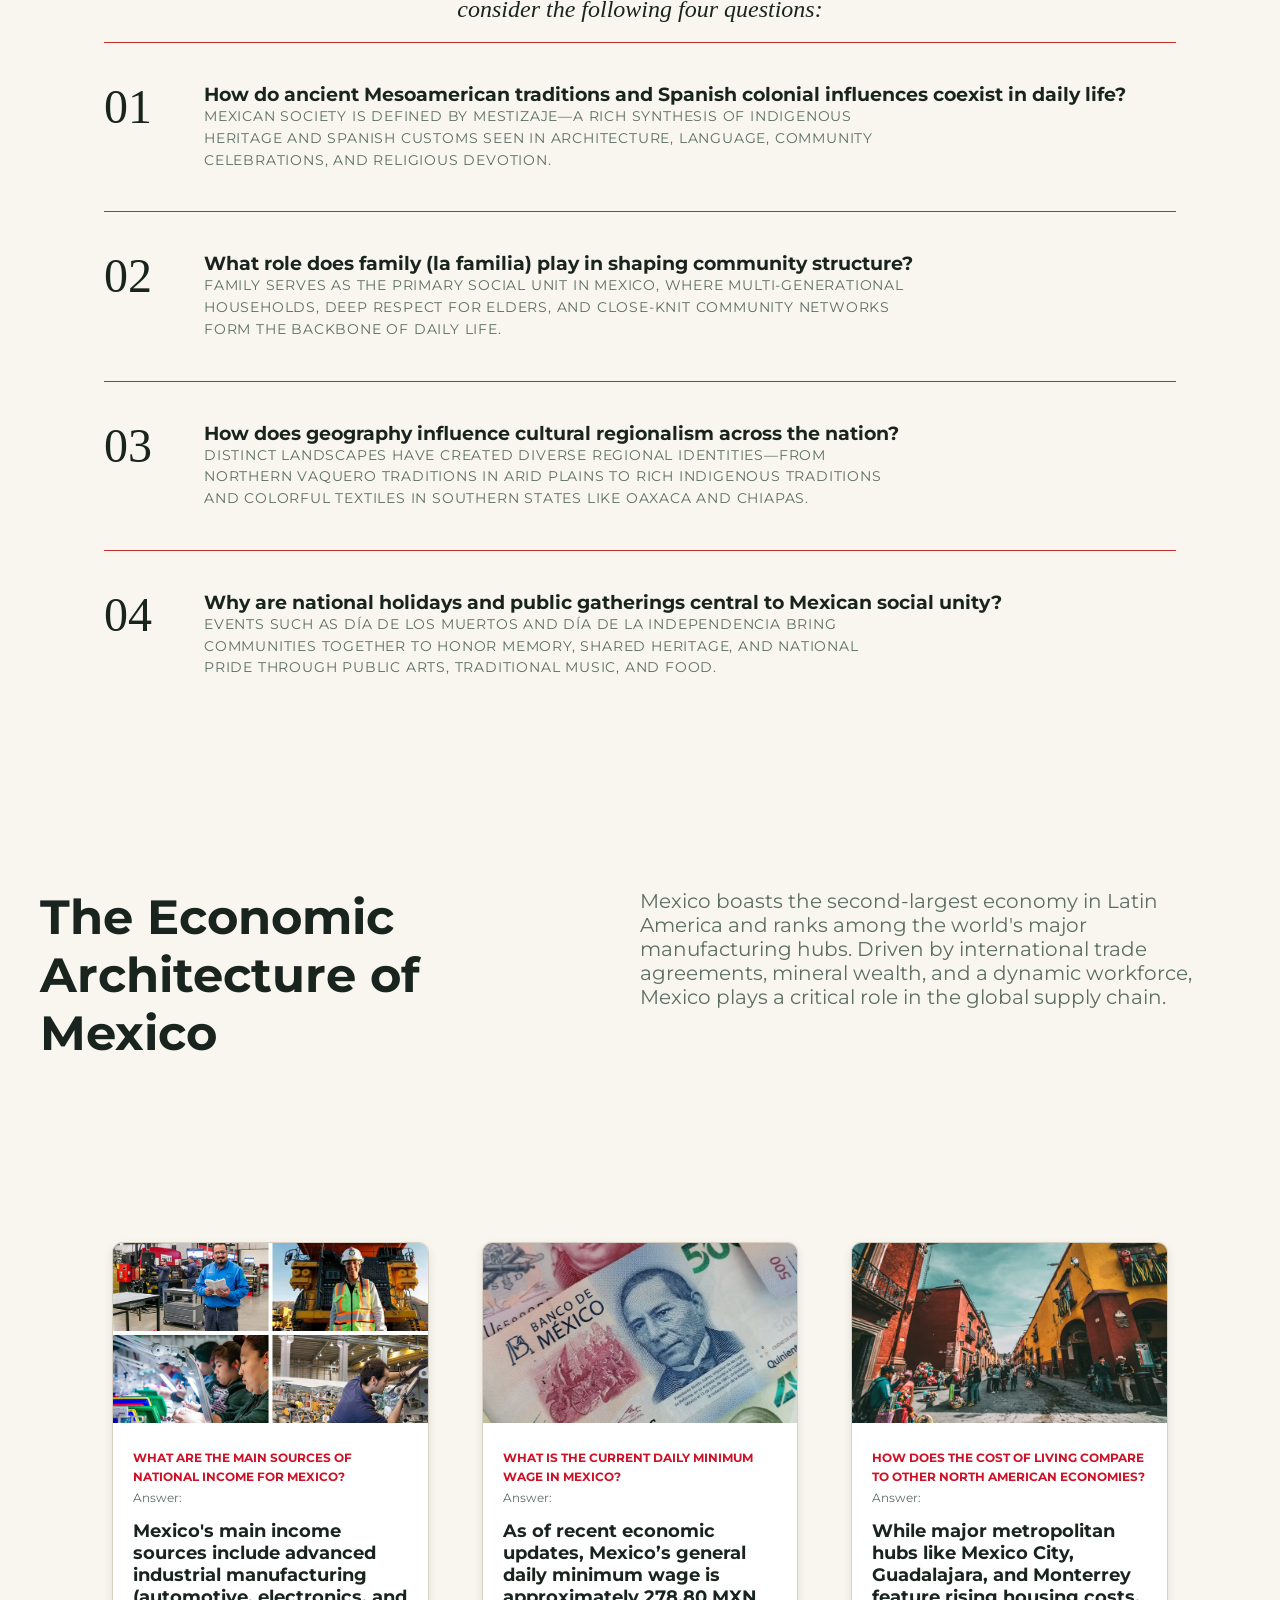
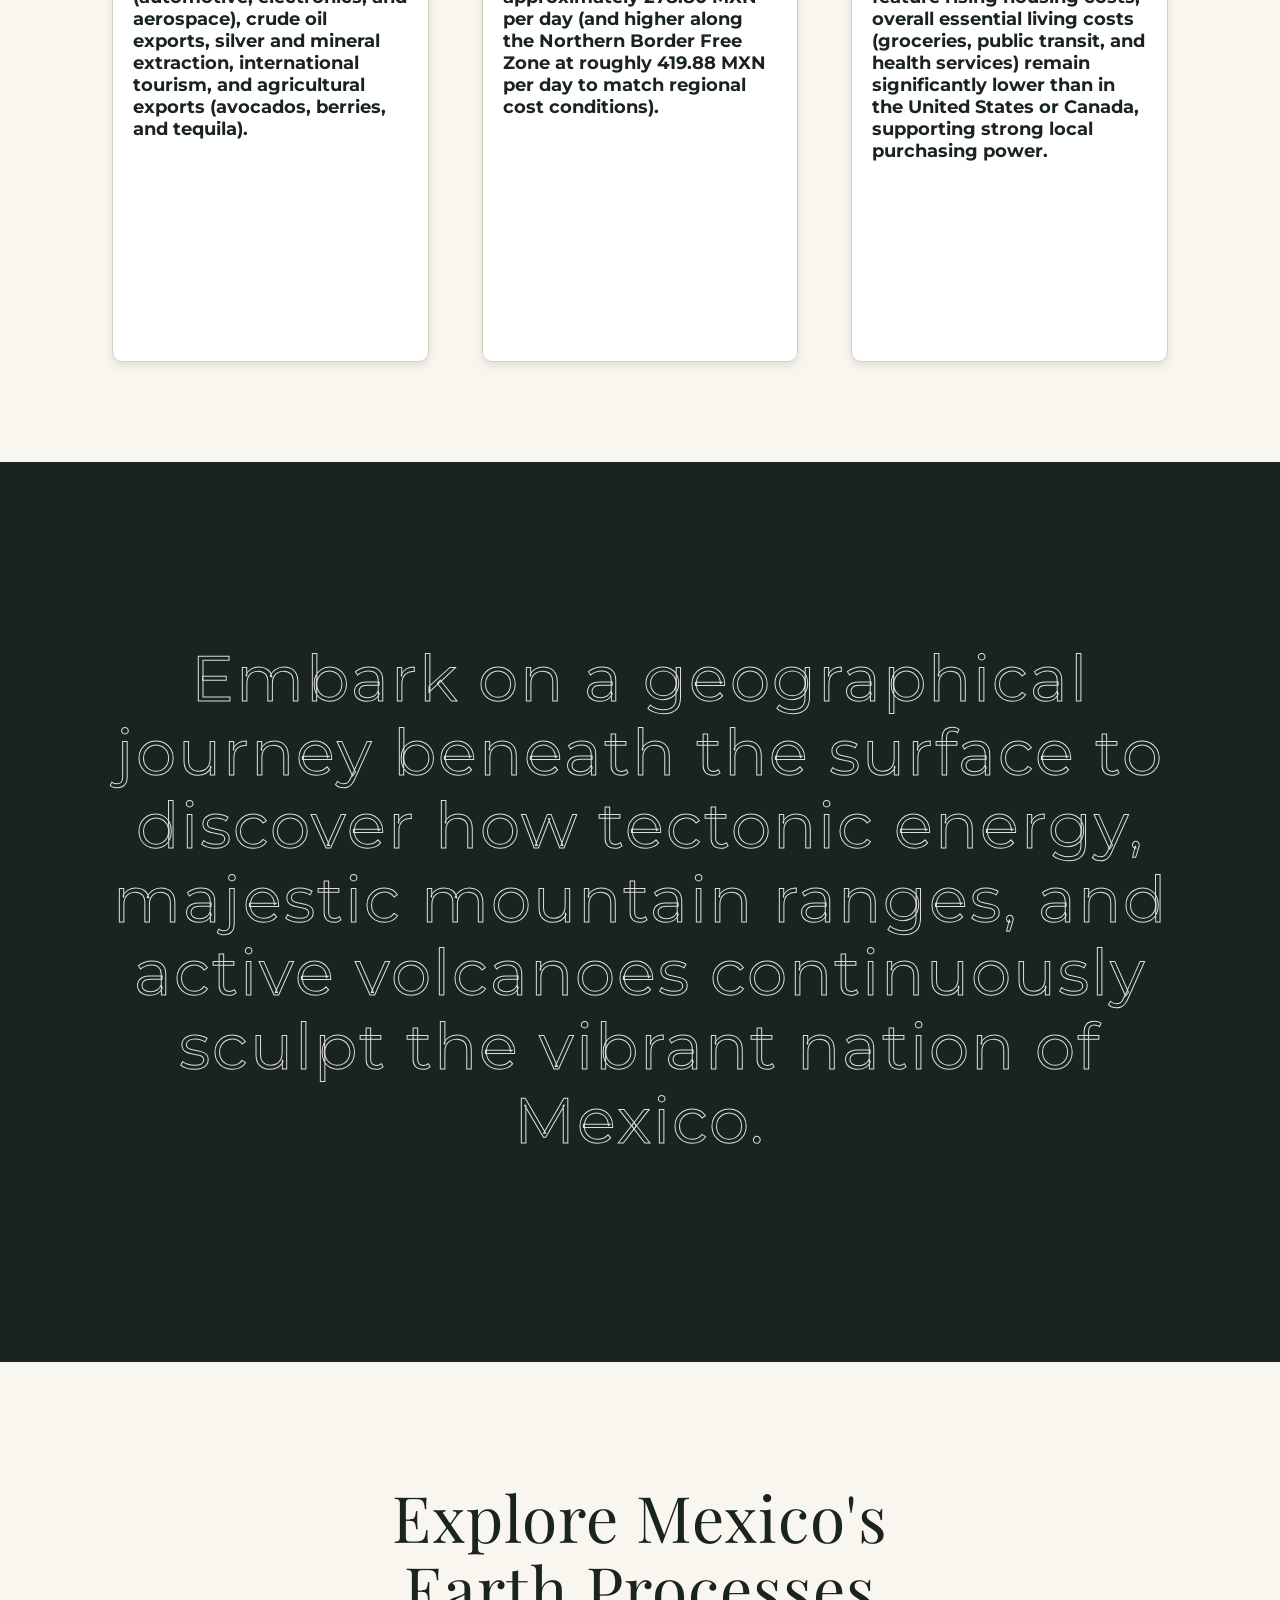
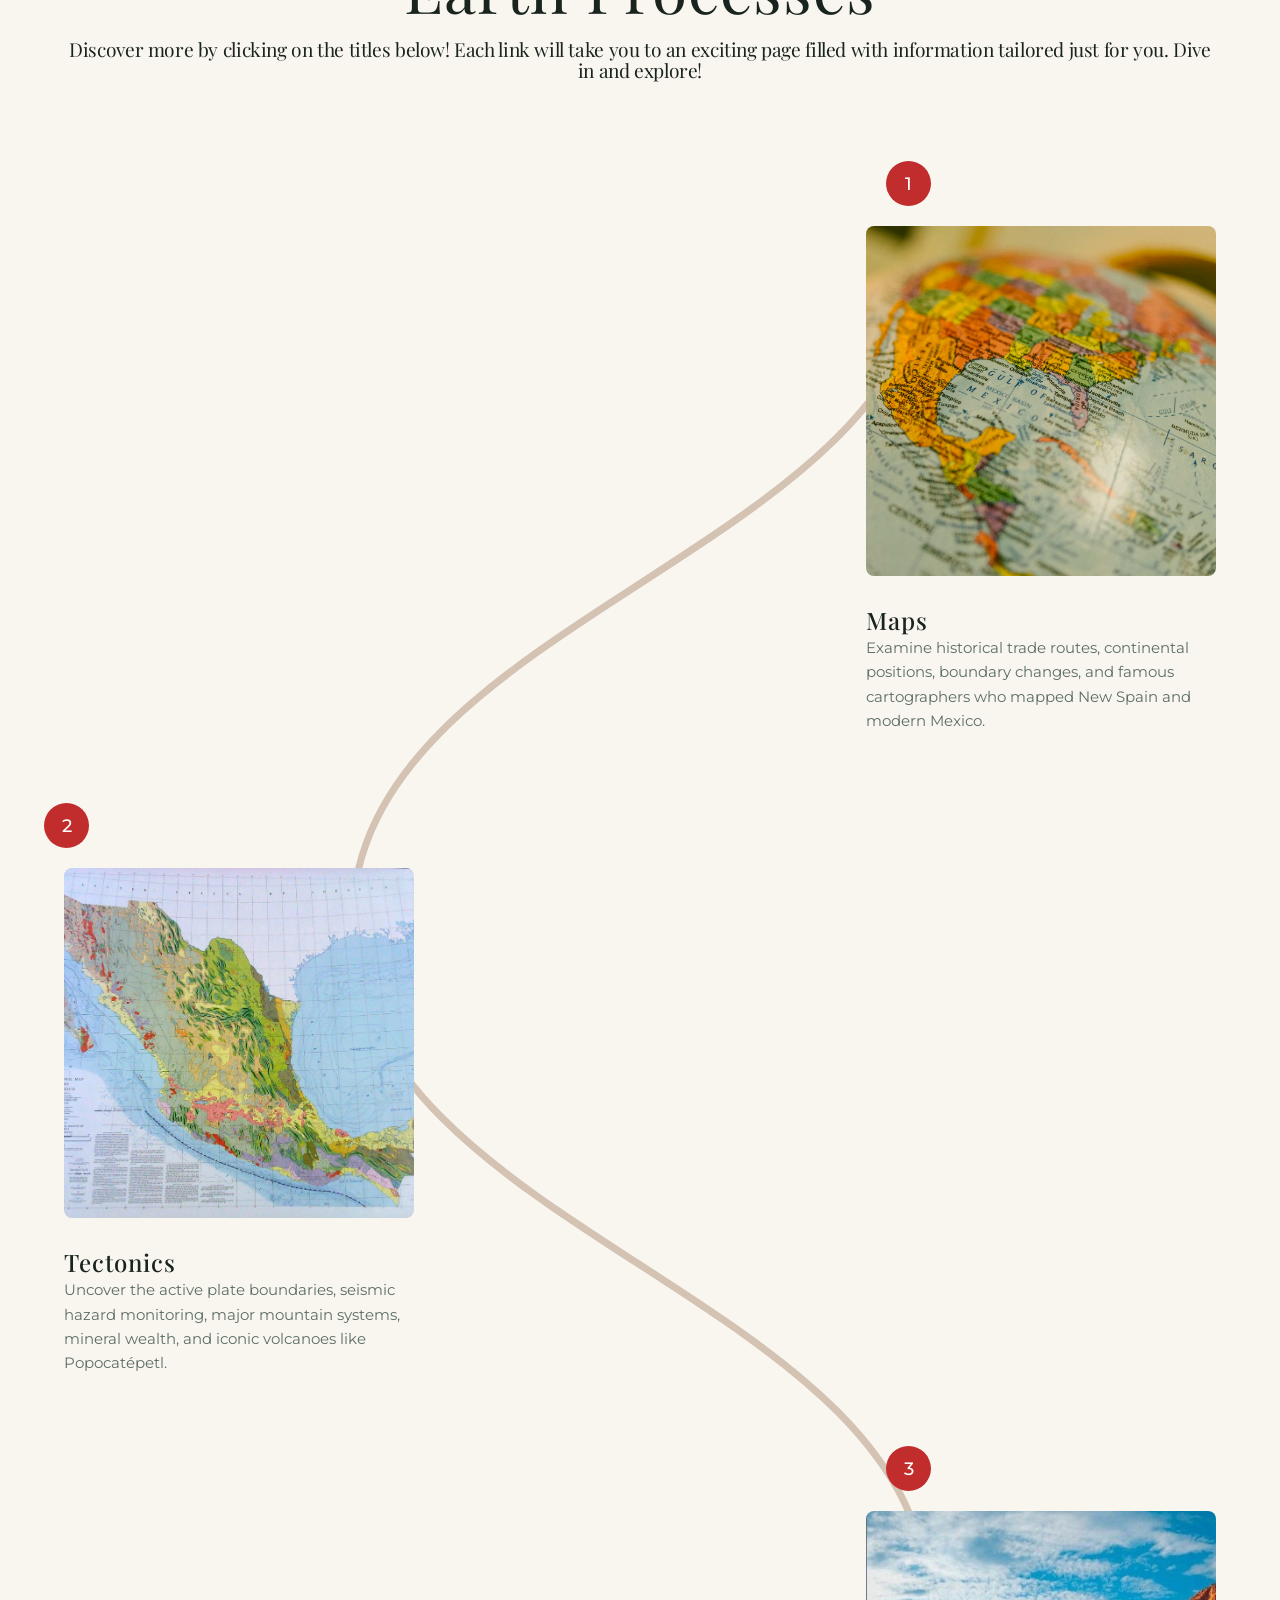
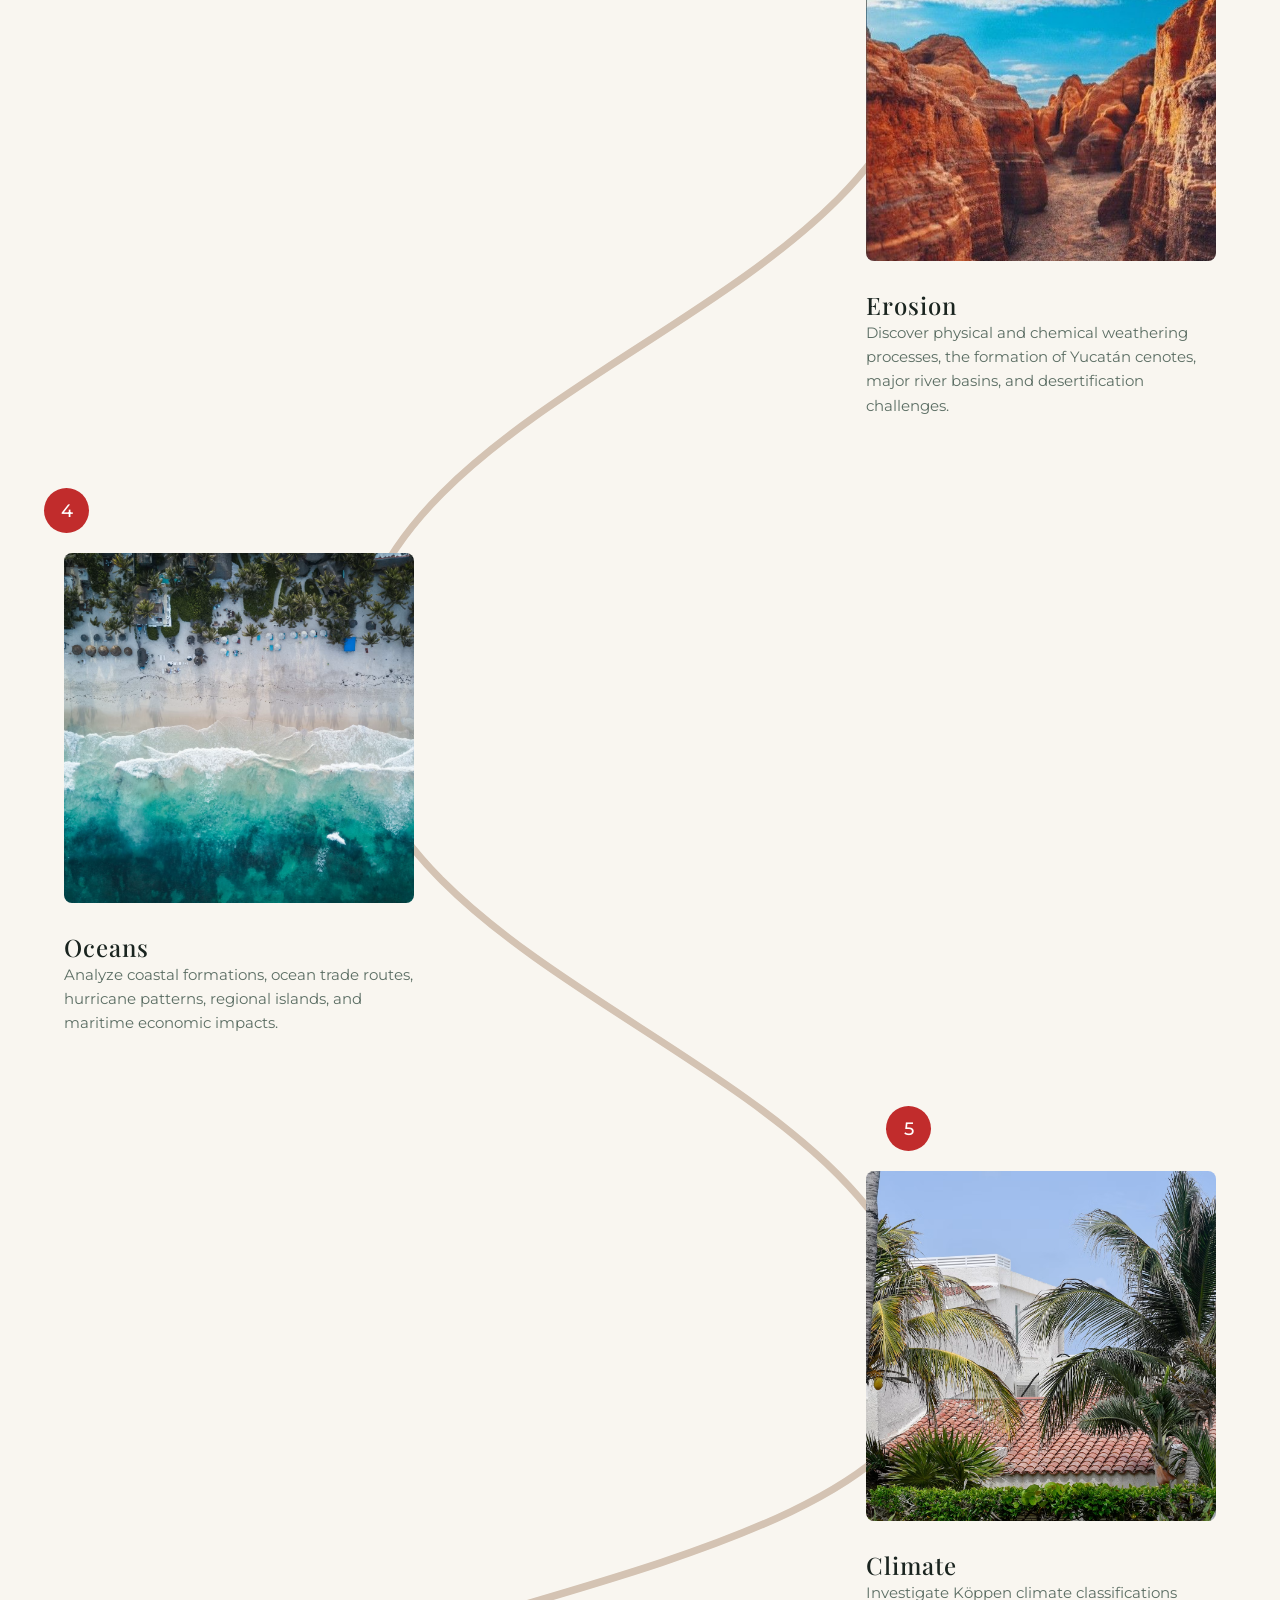
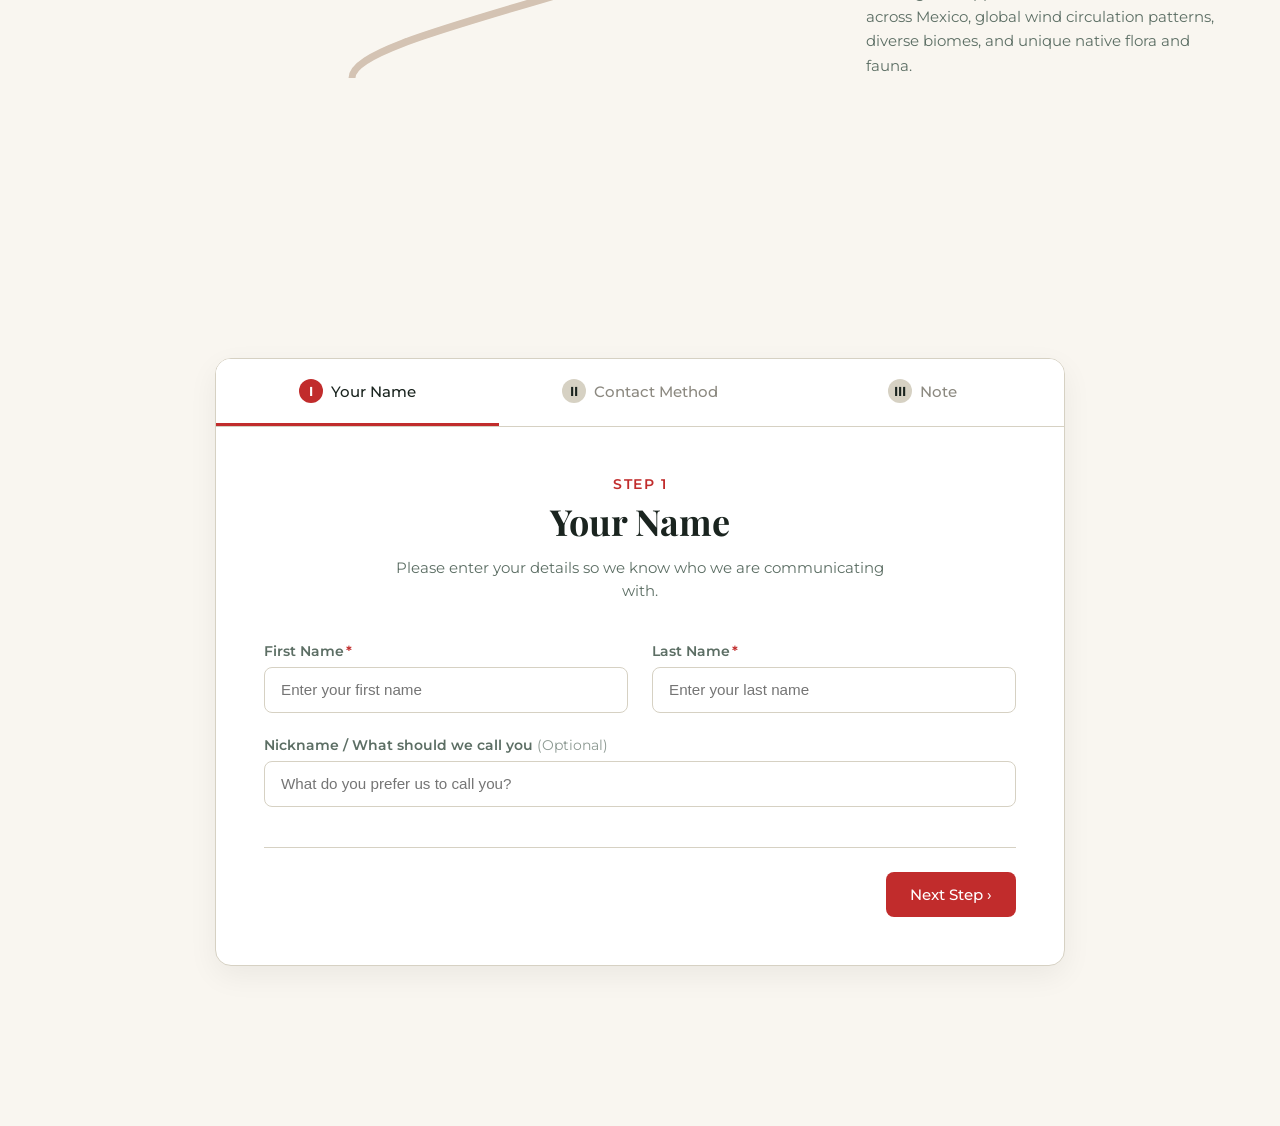
==== commit 43e339d5: "New Maps Page" ====
--- a/index.html
+++ b/index.html
@@ -16,9 +16,10 @@
                 <img src="images/language.png" class="nav-icon" alt="Language Selector" />
             </button>
             <div class="options">
+                <a href="#" class="lang-switch" data-lang="en">English</a>
                 <a href="#" class="lang-switch" data-lang="es">Español</a>
                 <a href="#" class="lang-switch" data-lang="fr">Français</a>
-                <a href="#" class="lang-switch" data-lang="en">English</a>
+                <a href="#" class="lang-switch" data-lang="pt">Português</a>
             </div>
         </div>
     </div>
@@ -26,7 +27,7 @@
     <div class="header-center">
         <a href="#top" class="logo">BIENVENIDO A MEXICO</a>
         <nav class="nav-links">
-            <a href="#" id="nav-fundamentals">MAPS</a>
+            <a href="maps.html" id="nav-fundamentals">MAPS</a>
             <a href="#" id="nav-stats">TECTONICS</a>
             <a href="#" id="nav-real-cases">EROSION</a>
             <a href="#" id="nav-real-cases">ABOUT</a>
@@ -328,6 +329,7 @@
     <div class="container-max">
         <div class="journey_heading">
             <h2 class="heading-style-h2 text-align-center" id="action-title">Explore Mexico's<br>Earth Processes</h2>
+            <h3 id="action-1-desc">Discover more by clicking on the titles below! Each link will take you to an exciting page filled with information tailored just for you. Dive in and explore!</h3>
         </div>
         <div class="journey_wrapper">
             
@@ -351,7 +353,7 @@
                     <div class="item-content">
                         <div class="badge">1</div>
                         <img src="images/mexicoMap.avif" alt="Maps" loading="lazy">
-                        <h3 id="action-1-title"><a href="#">Maps</a></h3>
+                        <h3 id="action-1-title"><a href="maps.html">Maps</a></h3>
                         <p id="action-1-desc">Examine historical trade routes, continental positions, boundary changes, and famous cartographers who mapped New Spain and modern Mexico.</p>
                     </div>
                 </div>
--- a/style.css
+++ b/style.css
@@ -199,7 +199,7 @@
 }
 
 .options-dropdown.open .options {
-    max-height: 120px;
+    max-height: 200px;
     padding: 8px 0;
 }
 
@@ -751,6 +751,19 @@
     font-weight: 400;
     line-height: 1.1;
     letter-spacing: 1px;
+    margin-bottom: 1rem;
+}
+
+.journey_heading h3 {
+    font-family: var(--font-heading);
+    font-size: 1.2rem;
+    font-weight: 400;
+    line-height: 1.1;
+    margin: 0;
+    letter-spacing: -0.02em;
+    display: block;
+    text-align: center;
+    margin-bottom: 1rem;
 }
 
 .journey_wrapper {
@@ -1280,4 +1293,552 @@
 @media(max-width: 480px) {
   .phone-split-container { flex-direction: column; gap: 0.5rem; }
   .phone-country-select { width: 100%; }
-} +} 
+
+/* ══════════════════════════════════════
+  Maps page - Hero
+══════════════════════════════════════ */
+.products-page {
+    background-color: var(--bg-color);
+    color: var(--text);
+    font-family: var(--font-body);
+    overflow-x: hidden;
+    position: relative;
+}
+
+.grain-overlay {
+    position: fixed;
+    top: 0; left: 0; width: 100vw; height: 100vh;
+    background-image: url("data:image/svg+xml,%3Csvg viewBox='0 0 200 200' xmlns='http://www.w3.org/2000/svg'%3E%3Cfilter id='noise'%3E%3CfeTurbulence type='fractalNoise' baseFrequency='0.85' numOctaves='3' stitchTiles='stitch'/%3E%3C/filter%3E%3Crect width='100%25' height='100%25' filter='url(%23noise)'/%3E%3C/svg%3E");
+    opacity: 0.04; pointer-events: none; z-index: 9999;
+}
+
+.sticky-viewport-container {
+    position: fixed;
+    top: 0; left: 0;
+    width: 100vw; height: 100vh;
+    pointer-events: none; 
+    z-index: 5;
+}
+
+.flip-wrapper {
+    position: absolute;
+    perspective: 1500px;
+    transform-style: preserve-3d;
+    top: var(--img-top, 60%);
+    left: var(--img-left, 50%);
+    width: var(--img-width, 280px);
+    height: var(--img-height, 340px);
+    transform: translate(-50%, -50%);
+    will-change: top, left, width, height, transform;
+}
+
+.flip-card {
+    width: 100%; height: 100%;
+    position: relative;
+    transform-style: preserve-3d;
+    transform: rotateY(var(--img-rotate, 0deg));
+}
+
+.card-face {
+    position: absolute; width: 100%; height: 100%;
+    backface-visibility: hidden;
+    border-radius: 24px; overflow: hidden;
+}
+
+.card-face img { width: 100%; height: 100%; object-fit: cover; }
+.card-face.back { transform: rotateY(180deg); }
+
+.scroll-container { width: 100%; position: relative; z-index: 2; }
+section { min-height: 100vh; width: 100%; padding: 120px 6% 60px 6%; position: relative; }
+
+.hero-section {
+    min-height: 100vh;
+    width: 100%;
+    padding: 120px 4% 0 4%; 
+    position: relative;
+    display: flex;
+    flex-direction: column;
+    justify-content: flex-start;
+    align-items: center;
+    overflow: hidden;
+}
+
+.giant-title {
+    font-size: 5vw;
+    font-weight: 600;
+    font-family: var(--font-heading);
+    line-height: 0.95; 
+    letter-spacing: -0.04em;
+    text-transform: uppercase;
+    display: flex;
+    flex-direction: column;
+    align-items: center;
+    text-align: center;
+    position: relative;
+    z-index: 1; 
+    pointer-events: none;
+    margin-top: 20px; 
+}
+
+.hero-footer-left, .hero-footer-right { position: absolute; bottom: 40px; font-weight: 400; color: var(--muted); z-index: 2; }
+.hero-footer-left { left: 6%; font-size: 1.2rem; }
+.hero-footer-right { right: 6%; font-size: 0.85rem; letter-spacing: 0.05em; }
+
+.v-rain-stage {
+    position: absolute;
+    top: 0;
+    left: 0;
+    width: 100%;
+    height: 100%;
+    z-index: -1; 
+    pointer-events: none; 
+}
+
+#goldRainCanvas {
+    width: 100%;
+    height: 100%;
+    display: block;
+}
+
+@keyframes goldBounce {
+    0%, 100% {
+        transform: translateY(0);
+    }
+    50% {
+        transform: translateY(8px);
+    }
+}
+
+/* GRID DETAILS DESIGN */
+.details-section { display: flex; align-items: center; }
+.details-grid {
+    display: grid; grid-template-columns: 1fr 1.2fr 1fr; gap: 40px; width: 100%; align-items: start;
+}
+
+.grid-col { display: flex; flex-direction: column; gap: 24px; }
+.details-grid h2 { font-size: 1.5rem; font-family: var(--font-heading); font-weight: 800; letter-spacing: -0.03em; color: var(--text); }
+.highlight-text { font-size: 0.95rem; line-height: 1.6; color: var(--text); }
+.description-text { font-size: 0.95rem; line-height: 1.6; color: var(--text); }
+
+.center-target-slot {
+    width: 100%;
+    height: 480px; 
+    visibility: hidden; 
+}
+
+.cta-link { display: inline-flex; align-items: center; gap: 12px; text-decoration: none; color: var(--text); font-weight: 600; }
+.arrow-box { width: 32px; height: 32px; border: 1px solid var(--border-color); border-radius: 6px; display: flex; align-items: center; justify-content: center; transition: all 0.2s ease; }
+
+.cta-link:hover .arrow-box { background-color: var(--third); color: var(--text-light); border-color: var(--third); }
+
+@media (max-width: 1024px) {
+    .details-grid { grid-template-columns: 1fr; gap: 40px; }
+    .center-target-slot { height: 360px; order: -1; }
+    .giant-title { font-size: 11vw; }
+}
+
+/* ══════════════════════════════════════
+    Maps Page - Maps Sections
+══════════════════════════════════════ */
+    .map-showcase {
+    background-color: var(--bg-color);
+    padding: 6rem 2rem;
+    border-bottom: 1px solid rgba(214, 209, 195, 0.25);
+    transition: background-color 0.3s ease;
+    }
+
+    .map-container {
+    max-width: 1320px;
+    margin: 0 auto;
+    width: 100%;
+    }
+
+    .map-grid {
+    display: grid;
+    grid-template-columns: 2fr 1fr;
+    gap: 4rem;
+    align-items: center;
+    }
+
+    .map-showcase--reverse .map-grid {
+    grid-template-columns: 1fr 2fr;
+    }
+
+    .map-showcase--reverse .map-img-box {
+    order: 2;
+    }
+
+    .map-showcase--reverse .map-content {
+    order: 1;
+    }
+
+    .map-img-box {
+    width: 100%;
+    aspect-ratio: 16 / 10;
+    position: relative;
+    border-radius: 16px;
+    overflow: hidden;
+    border: 1px solid var(--border-color);
+    background-color: var(--card-bg);
+    box-shadow: 0 12px 32px rgba(0, 0, 0, 0.06);
+    }
+
+    .map-img-box img {
+    width: 100%;
+    height: 100%;
+    object-fit: cover;
+    display: block;
+    transition: transform 0.6s cubic-bezier(0.25, 1, 0.5, 1);
+    }
+
+    .map-img-box:hover img {
+    transform: scale(1.03);
+    }
+
+    .map-label {
+    font-family: var(--font-body);
+    font-size: 0.75rem;
+    font-weight: 600;
+    letter-spacing: 0.2em;
+    text-transform: uppercase;
+    color: var(--primary);
+    display: inline-block;
+    margin-bottom: 0.5rem;
+    }
+
+    .map-divider {
+    width: 100%;
+    height: 2px;
+    background: linear-gradient(to right, var(--primary), transparent);
+    margin-bottom: 1.5rem;
+    border-radius: 2px;
+    }
+
+    .map-content h2 {
+    font-family: var(--font-heading);
+    font-size: 2.1rem;
+    line-height: 1.25;
+    color: var(--text);
+    margin-bottom: 1.2rem;
+    }
+
+    .map-content p {
+    font-family: var(--font-body);
+    font-size: 0.95rem;
+    line-height: 1.7;
+    color: var(--muted);
+    }
+
+    .map-badge {
+    position: absolute;
+    bottom: 18px;
+    right: 18px;
+    background-color: var(--card-bg);
+    border: 1px solid var(--border-color);
+    padding: 0.75rem 1.25rem;
+    border-radius: 12px 12px 4px 12px;
+    display: flex;
+    align-items: center;
+    gap: 1rem;
+    box-shadow: 0 8px 24px rgba(0, 0, 0, 0.12);
+    z-index: 10;
+    opacity: 0;
+    transform: translateY(8px);
+    transition: opacity 0.4s ease, transform 0.4s cubic-bezier(0.25, 1, 0.5, 1);
+    pointer-events: none;
+    }
+
+    .map-img-box:hover .map-badge {
+    opacity: 1;
+    transform: translateY(0);
+    }
+
+    .map-badge-text {
+    display: flex;
+    flex-direction: column;
+    text-align: left;
+    }
+
+    .map-badge-title {
+    font-family: var(--font-body);
+    font-size: 0.8rem;
+    font-weight: 600;
+    color: var(--text);
+    }
+
+    .map-badge-subtitle {
+    font-family: var(--font-body);
+    font-size: 0.6rem;
+    letter-spacing: 0.12em;
+    color: var(--muted);
+    text-transform: uppercase;
+    margin-top: 2px;
+    }
+
+    .map-badge-circle {
+    width: 12px;
+    height: 12px;
+    border: 1.5px solid var(--primary);
+    border-radius: 50%;
+    flex-shrink: 0;
+    }
+
+    /* Category Tags */
+    .map-tags {
+    display: flex;
+    flex-wrap: wrap;
+    gap: 0.6rem;
+    margin-top: 2rem;
+    }
+
+    .map-tag {
+    display: inline-block;
+    padding: 0.45rem 1.1rem;
+    font-family: var(--font-body);
+    font-size: 0.68rem;
+    text-transform: uppercase;
+    letter-spacing: 0.08em;
+    border: 1px solid var(--border-color);
+    color: var(--text);
+    border-radius: 50px;
+    background-color: var(--card-bg);
+    transition: all 0.3s ease;
+    }
+
+    .map-tag:hover {
+    border-color: var(--primary);
+    color: var(--primary);
+    transform: translateY(-2px);
+    }
+
+    /* Responsive Mobile Rules */
+    @media (max-width: 992px) {
+    .map-showcase {
+        padding: 4rem 1.25rem;
+    }
+
+    .map-grid,
+    .map-showcase--reverse .map-grid {
+        grid-template-columns: 1fr;
+        gap: 2.5rem;
+    }
+
+    .map-showcase--reverse .map-img-box,
+    .map-showcase--reverse .map-content {
+        order: initial;
+    }
+
+    .map-img-box {
+        aspect-ratio: 16 / 11;
+    }
+
+    .map-badge {
+        opacity: 1;
+        transform: translateY(0);
+        bottom: 12px;
+        right: 12px;
+        padding: 0.5rem 0.9rem;
+    }
+
+    .map-content h2 {
+        font-size: 1.65rem;
+    }
+    }
+
+/* ══════════════════════════════════════════════════════════════════════════
+    Maps Page - FULL HEIGHT IMAGE MODULE
+══════════════════════════════════════════════════════════════════════════ */
+.cartographer-section {
+  background-color: var(--bg-color);
+  padding: 6rem 2rem;
+  border-bottom: 1px solid rgba(214, 209, 195, 0.25);
+}
+
+.cartographer-container {
+  max-width: 1320px;
+  margin: 0 auto;
+  width: 100%;
+}
+
+.cartographer-grid {
+  display: grid;
+  grid-template-columns: 1fr 1fr;
+  gap: 4rem;
+  align-items: stretch; 
+}
+
+.cartographer-img-wrapper {
+  position: relative;
+  width: 100%;
+  height: 100%;
+  border-radius: 16px;
+  overflow: hidden;
+  border: 1px solid var(--border-color);
+  box-shadow: 0 12px 32px rgba(0, 0, 0, 0.06);
+}
+
+.cartographer-img-wrapper img {
+  width: 100%;
+  height: 100%;
+  object-fit: cover;
+  display: block;
+  transition: transform 0.6s cubic-bezier(0.25, 1, 0.5, 1);
+}
+
+.cartographer-img-wrapper:hover img {
+  transform: scale(1.03);
+}
+
+.cartographer-content {
+  display: flex;
+  flex-direction: column;
+  justify-content: center;
+  padding: 2rem 0;
+}
+
+.cartographer-label {
+  font-family: var(--font-body);
+  font-size: 0.75rem;
+  font-weight: 600;
+  letter-spacing: 0.2em;
+  text-transform: uppercase;
+  color: var(--primary);
+  display: inline-block;
+  margin-bottom: 0.5rem;
+}
+
+.cartographer-divider {
+  width: 100%;
+  height: 2px;
+  background: linear-gradient(to right, var(--primary), transparent);
+  margin-bottom: 1.5rem;
+  border-radius: 2px;
+}
+
+.cartographer-content h2 {
+  font-family: var(--font-heading);
+  font-size: 2.1rem;
+  line-height: 1.25;
+  color: var(--text);
+  margin-bottom: 1.2rem;
+}
+
+.cartographer-content p {
+  font-family: var(--font-body);
+  font-size: 0.95rem;
+  line-height: 1.7;
+  color: var(--muted);
+  margin-bottom: 2rem;
+}
+
+.accomplishments-title {
+  font-family: var(--font-heading);
+  font-size: 1.25rem;
+  color: var(--text);
+  margin-bottom: 1rem;
+}
+
+.accomplishments-list {
+  list-style: none;
+  padding: 0;
+  margin: 0;
+  display: flex;
+  flex-direction: column;
+  gap: 1.25rem;
+}
+
+.accomplishments-list li {
+  font-family: var(--font-body);
+  font-size: 0.9rem;
+  line-height: 1.6;
+  color: var(--muted);
+  padding-left: 1.5rem;
+  position: relative;
+}
+
+.accomplishments-list li::before {
+  content: "•";
+  color: var(--primary);
+  font-size: 1.5rem;
+  position: absolute;
+  left: 0;
+  top: -4px;
+}
+
+.accomplishments-list li strong {
+  color: var(--text);
+  font-weight: 600;
+}
+
+.cartographer-badge {
+  position: absolute;
+  bottom: 18px;
+  right: 18px;
+  background-color: var(--card-bg);
+  border: 1px solid var(--border-color);
+  padding: 0.75rem 1.25rem;
+  border-radius: 12px 12px 4px 12px;
+  display: flex;
+  align-items: center;
+  gap: 1rem;
+  box-shadow: 0 8px 24px rgba(0, 0, 0, 0.12);
+  z-index: 10;
+  opacity: 0;
+  transform: translateY(8px);
+  transition: opacity 0.4s ease, transform 0.4s cubic-bezier(0.25, 1, 0.5, 1);
+}
+
+.cartographer-img-wrapper:hover .cartographer-badge {
+  opacity: 1;
+  transform: translateY(0);
+}
+
+.cartographer-badge-text {
+  display: flex;
+  flex-direction: column;
+  text-align: left;
+}
+
+.cartographer-badge-title {
+  font-family: var(--font-body);
+  font-size: 0.8rem;
+  font-weight: 600;
+  color: var(--text);
+}
+
+.cartographer-badge-subtitle {
+  font-family: var(--font-body);
+  font-size: 0.6rem;
+  letter-spacing: 0.12em;
+  color: var(--muted);
+  text-transform: uppercase;
+  margin-top: 2px;
+}
+
+.cartographer-badge-circle {
+  width: 12px;
+  height: 12px;
+  border: 1.5px solid var(--primary);
+  border-radius: 50%;
+  flex-shrink: 0;
+}
+
+@media (max-width: 992px) {
+  .cartographer-section {
+    padding: 4rem 1.25rem;
+  }
+
+  .cartographer-grid {
+    grid-template-columns: 1fr;
+    gap: 2.5rem;
+  }
+
+  .cartographer-img-wrapper {
+    height: 400px; 
+  }
+
+  .cartographer-content h2 {
+    font-size: 1.65rem;
+  }
+}
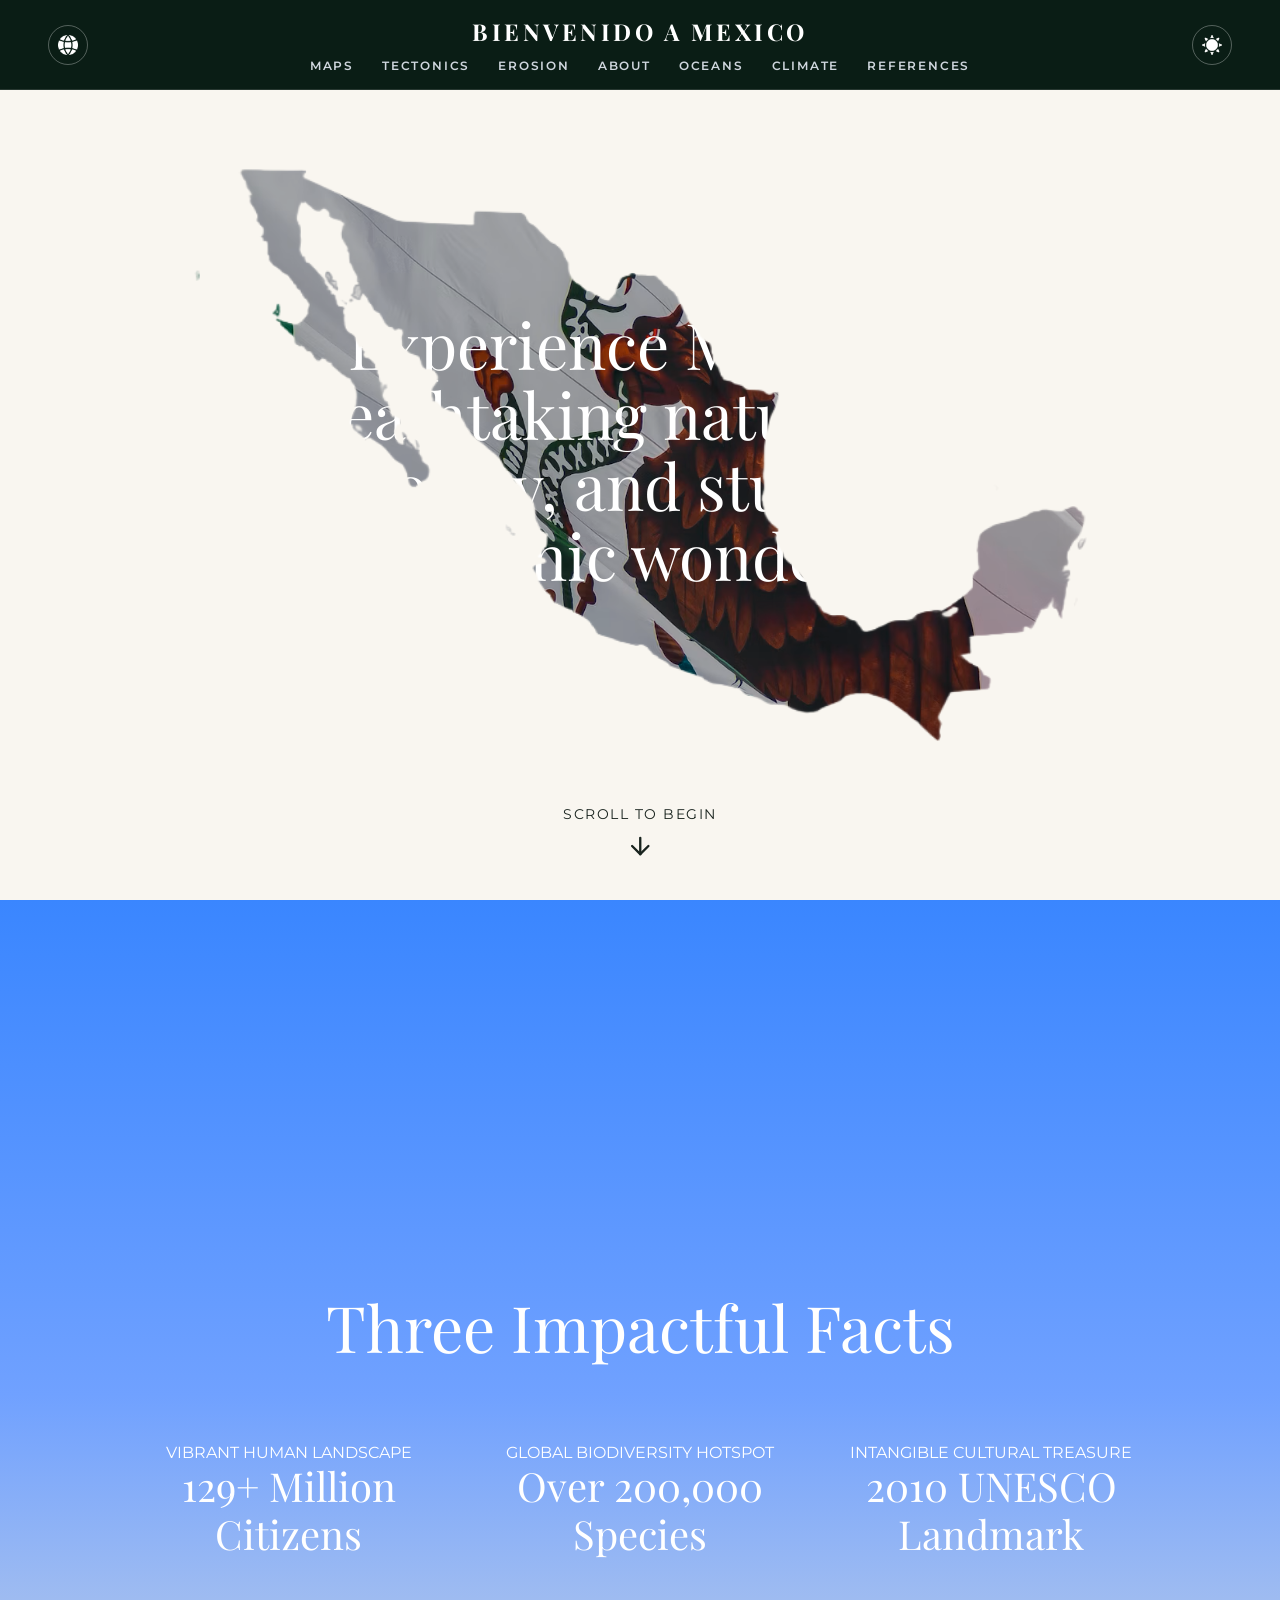
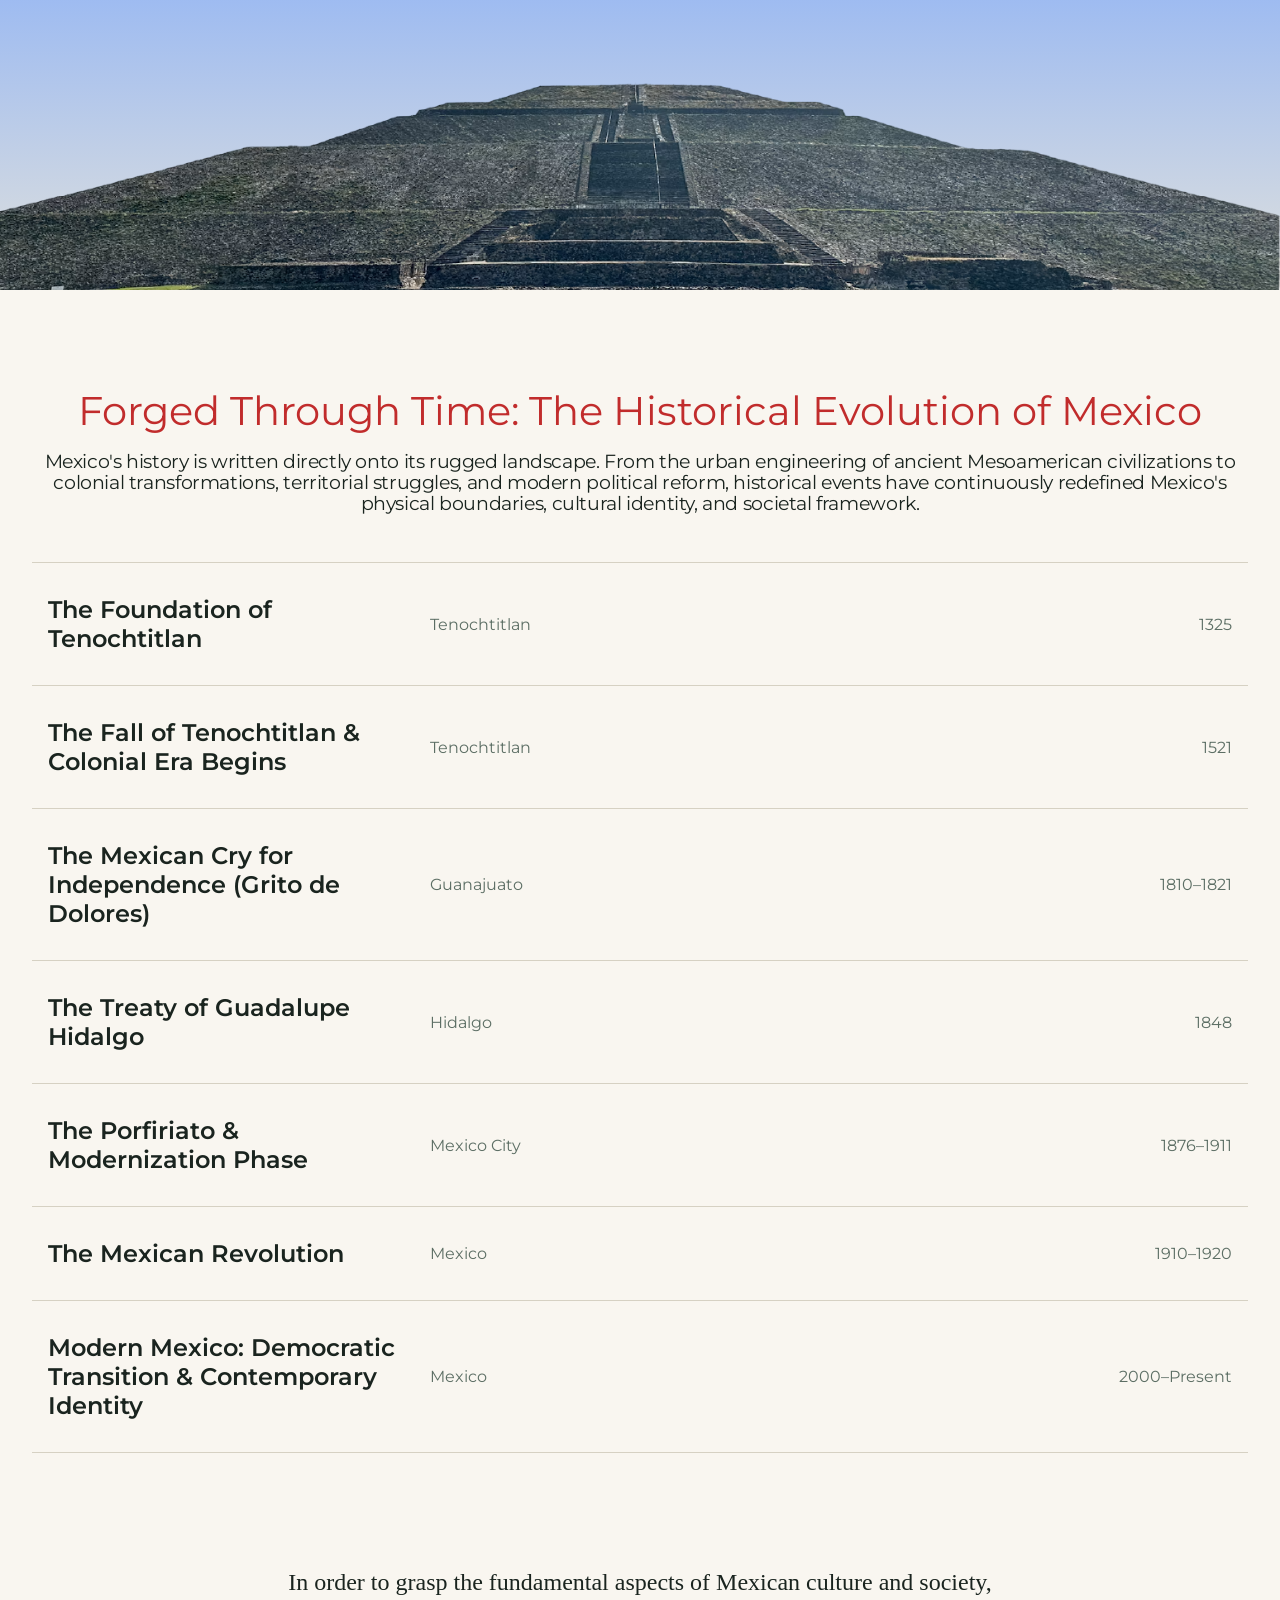
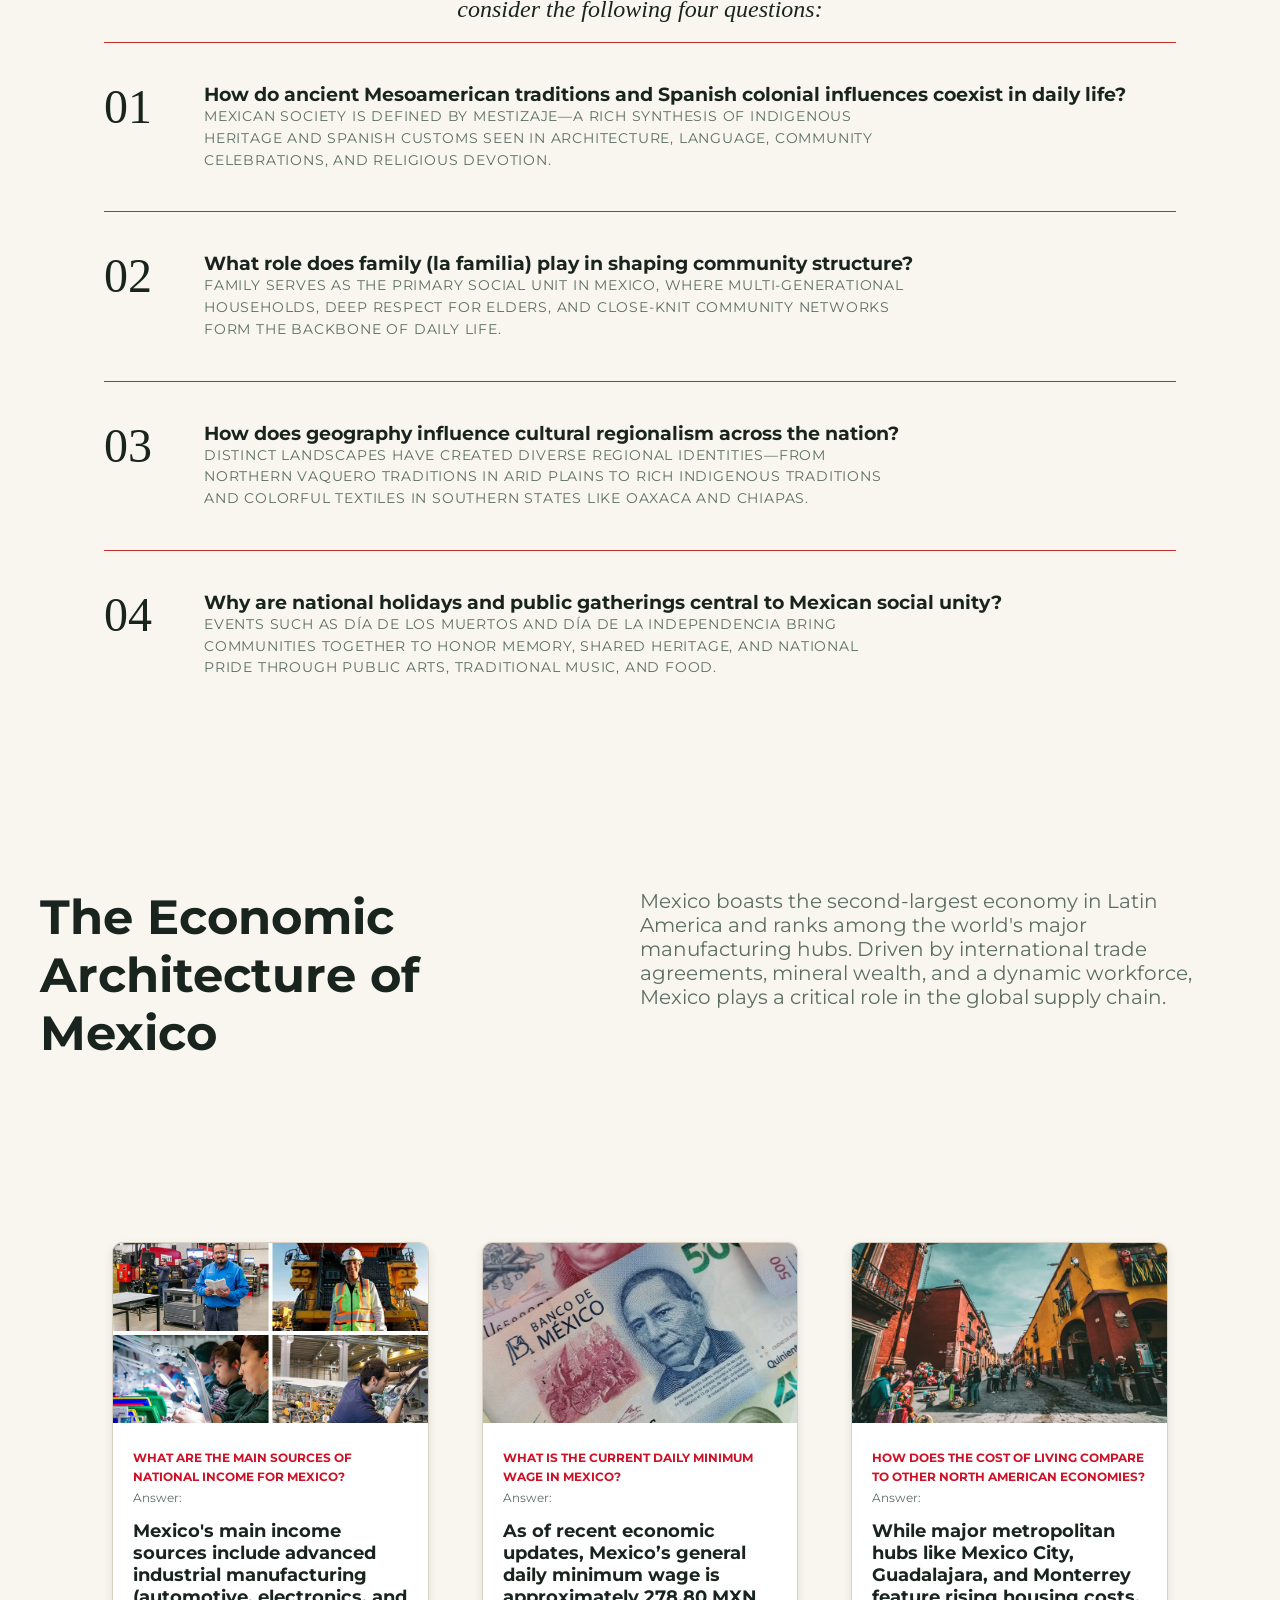
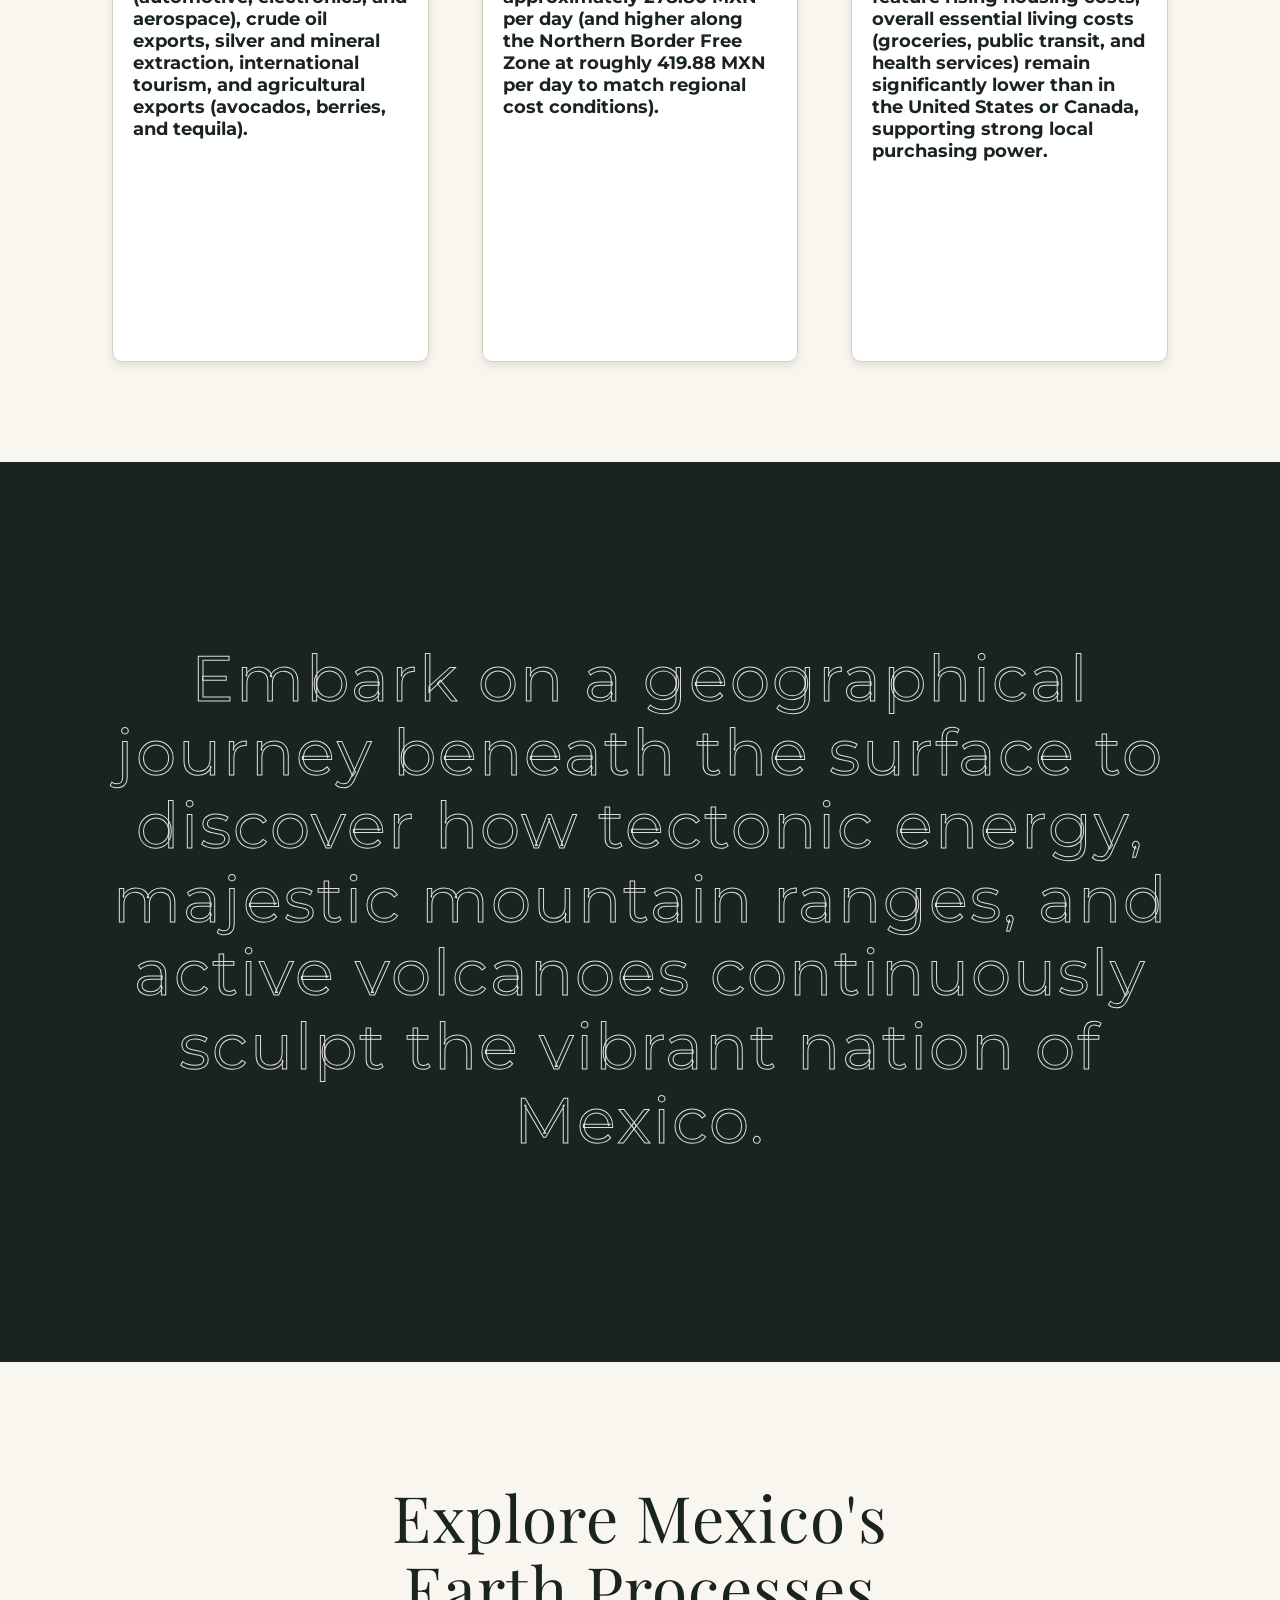
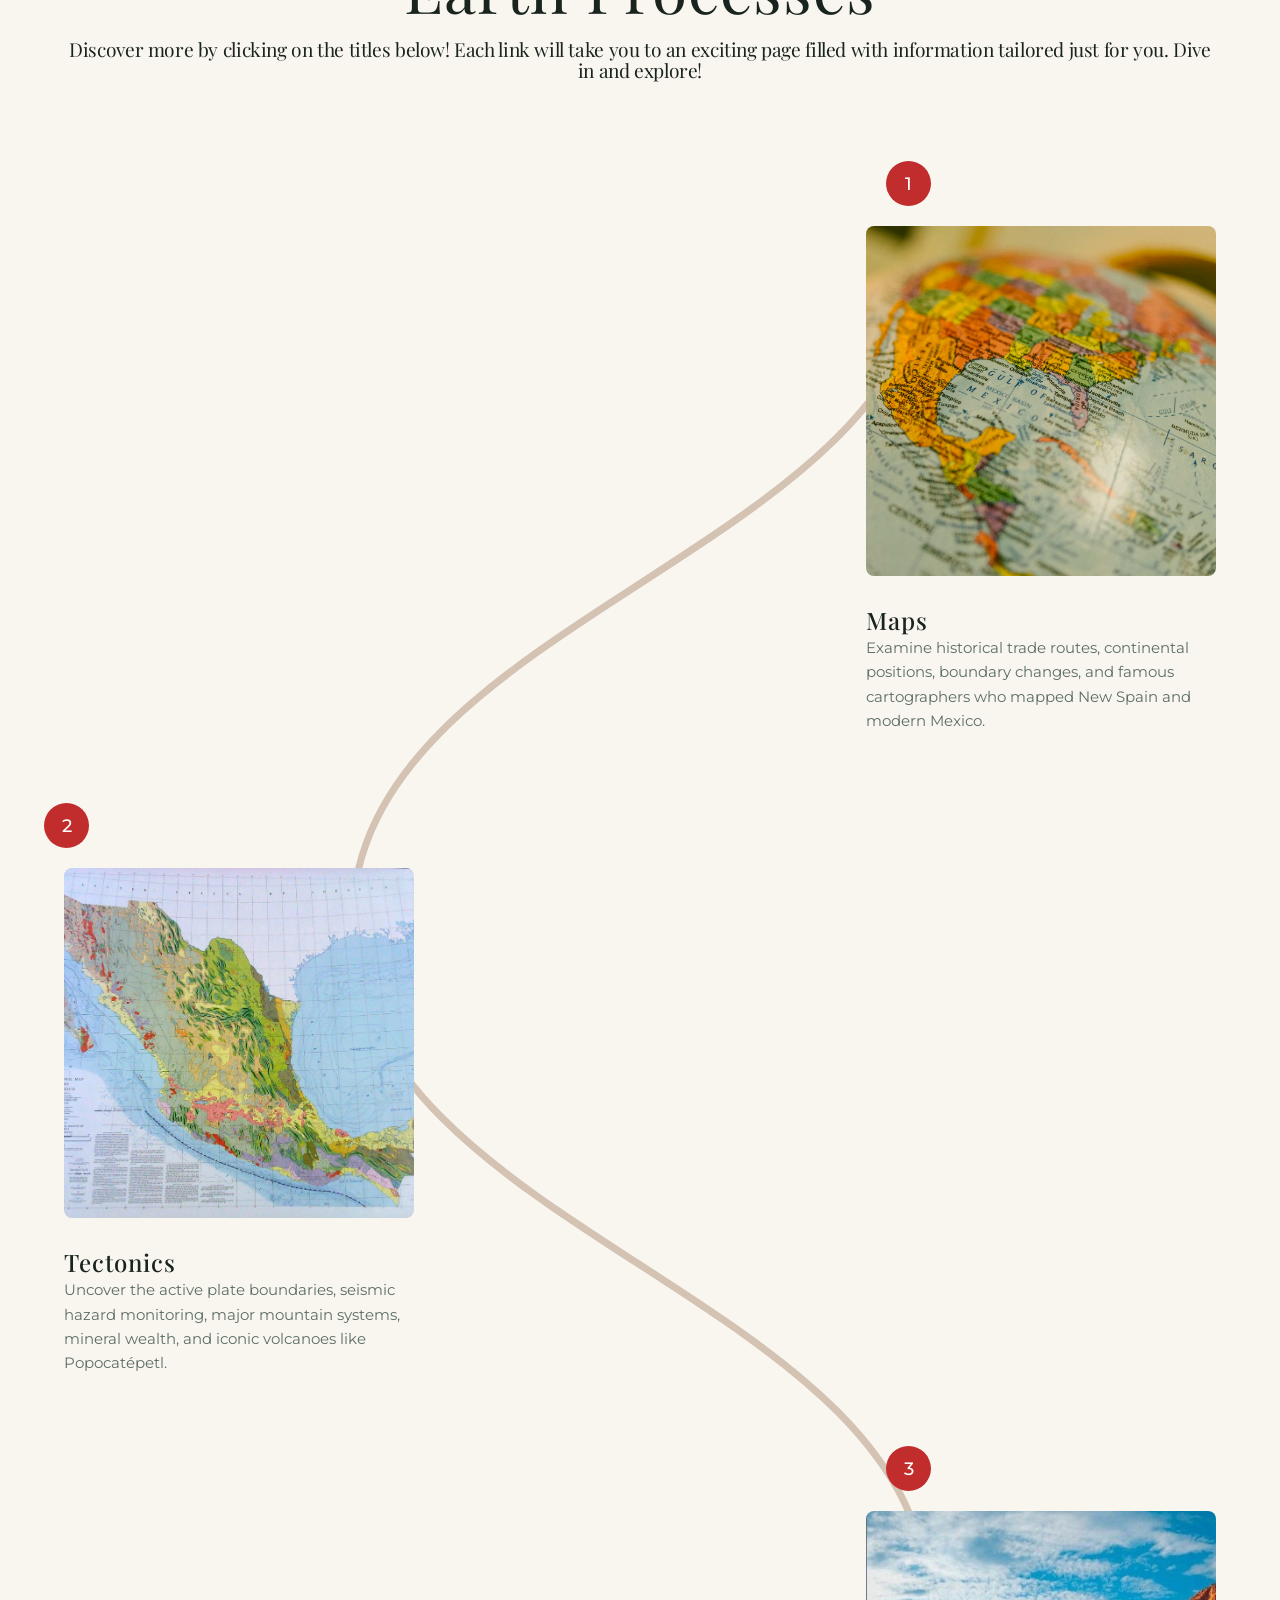
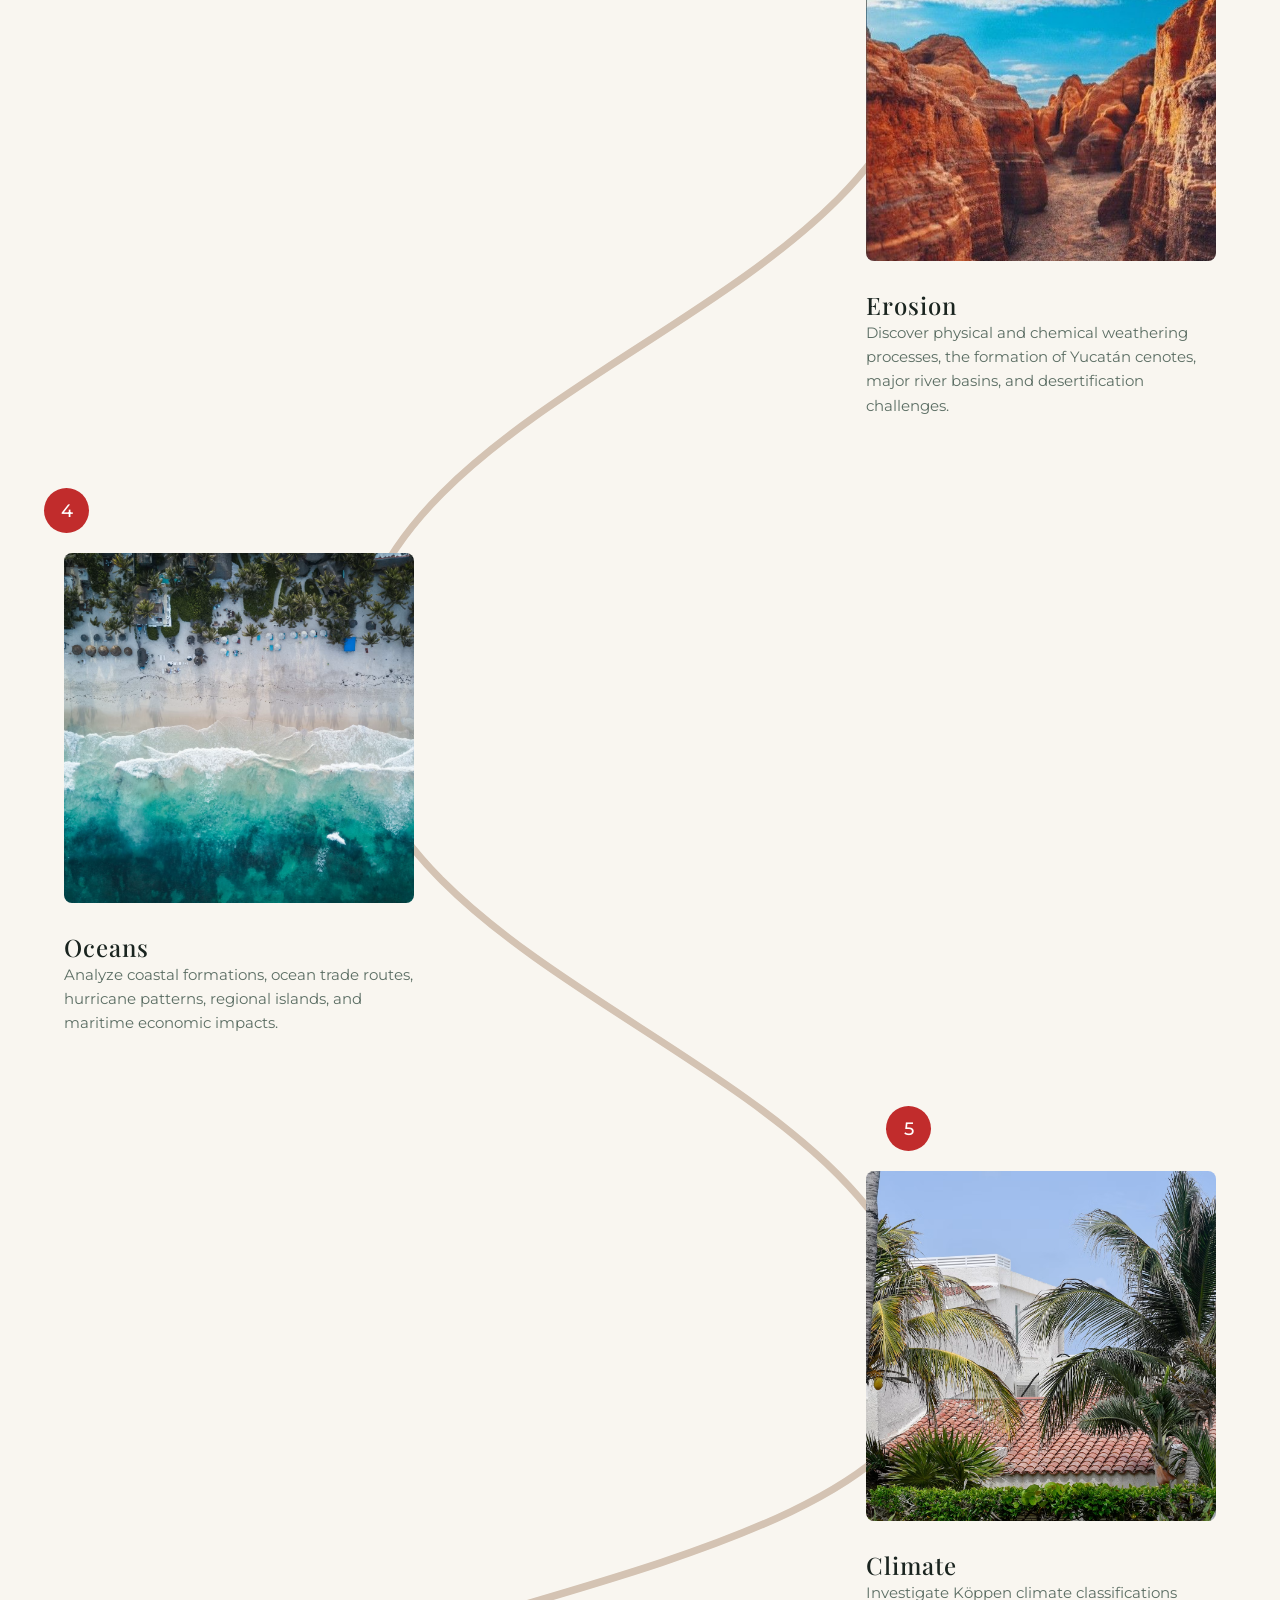
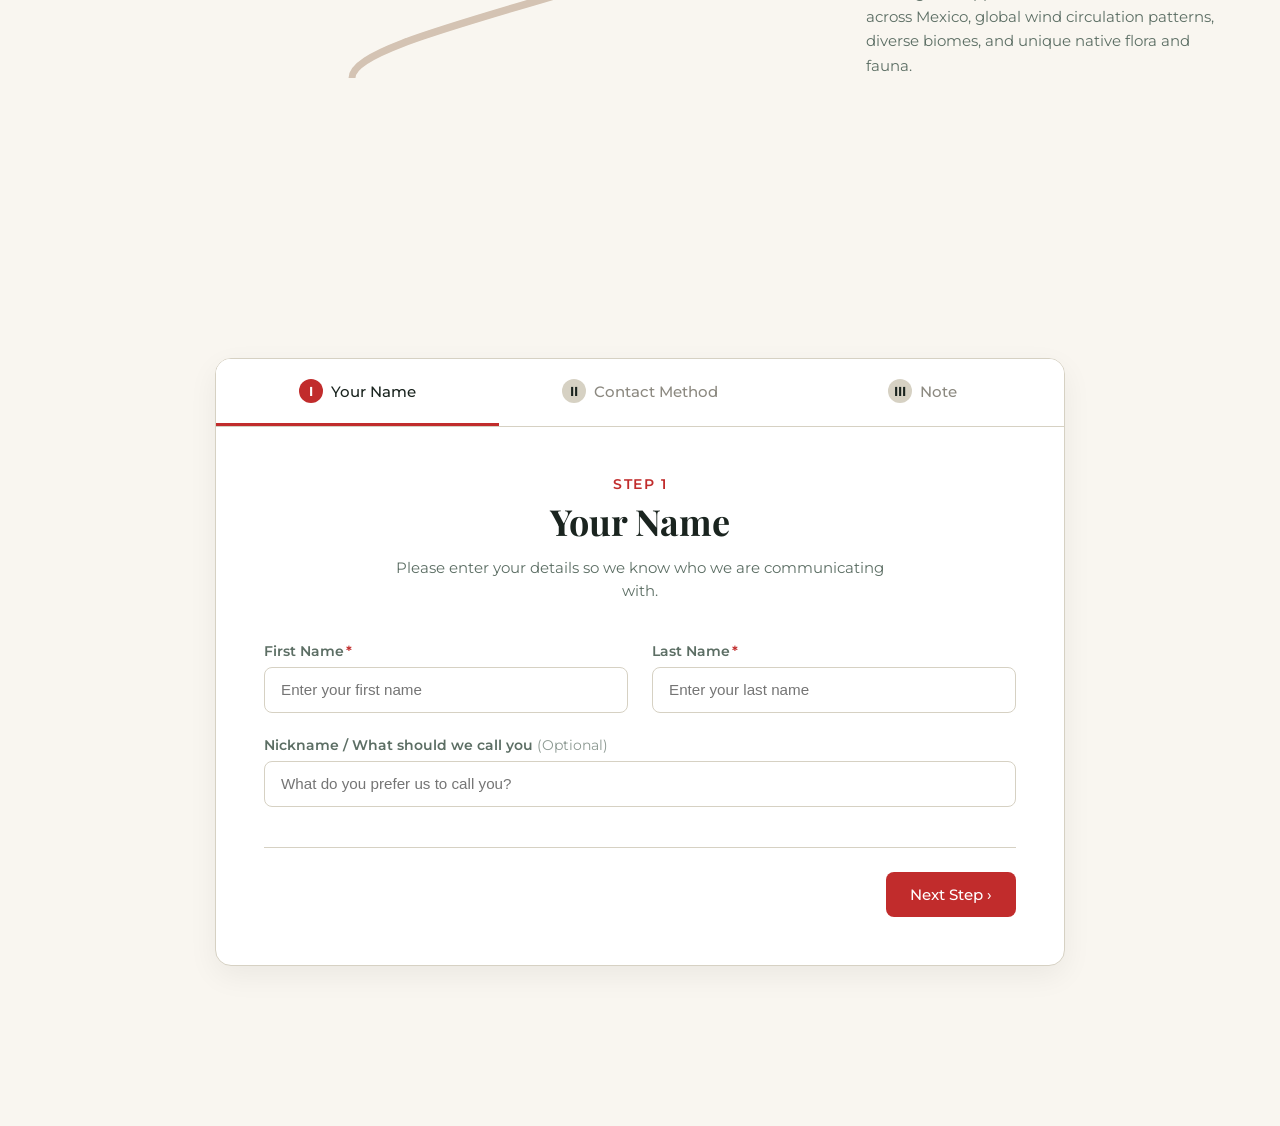
==== commit 10e91d48: "New text on the Hero Section" ====
--- a/index.html
+++ b/index.html
@@ -28,12 +28,12 @@
         <a href="#top" class="logo">BIENVENIDO A MEXICO</a>
         <nav class="nav-links">
             <a href="maps.html" id="nav-fundamentals">MAPS</a>
-            <a href="#" id="nav-stats">TECTONICS</a>
-            <a href="#" id="nav-real-cases">EROSION</a>
-            <a href="#" id="nav-real-cases">ABOUT</a>
-            <a href="#" id="nav-take-action">OCEANS</a>
-            <a href="#" id="nav-donations">CLIMATE</a>
-            <a href="#" id="nav-contact">REFERENCES</a>
+            <a href="tectonics.html" id="nav-stats">TECTONICS</a>
+            <a href="erosion.html" id="nav-real-cases">EROSION</a>
+            <a href="about.html" id="nav-real-cases">ABOUT</a>
+            <a href="oceans.html" id="nav-take-action">OCEANS</a>
+            <a href="climate.html" id="nav-donations">CLIMATE</a>
+            <a href="references.html" id="nav-contact">REFERENCES</a>
         </nav>
     </div>
 
@@ -62,6 +62,14 @@
                     </div>
                 </div>
             </div>
+        </div>
+        
+        <div class="scroll-indicator">
+            <span>Scroll to begin</span>
+            <svg viewBox="0 0 24 24" fill="none" stroke="currentColor" stroke-width="2" stroke-linecap="round" stroke-linejoin="round">
+                <line x1="12" y1="5" x2="12" y2="19"></line>
+                <polyline points="19 12 12 19 5 12"></polyline>
+            </svg>
         </div>
     </section>
 </main>
@@ -363,7 +371,7 @@
                     <div class="item-content">
                         <div class="badge">2</div>
                         <img src="images/Tectonics.jpg" alt="Tectonics" loading="lazy">
-                        <h3 id="action-2-title"><a href="#">Tectonics</a></h3>
+                        <h3 id="action-2-title"><a href="tectonics.html">Tectonics</a></h3>
                         <p id="action-2-desc">Uncover the active plate boundaries, seismic hazard monitoring, major mountain systems, mineral wealth, and iconic volcanoes like Popocatépetl.</p>
                     </div>
                 </div>
@@ -373,7 +381,7 @@
                     <div class="item-content">
                         <div class="badge">3</div>
                         <img src="images/erosion.jpg" alt="Erosion" loading="lazy">
-                        <h3 id="action-3-title"><a href="#">Erosion</a></h3>
+                        <h3 id="action-3-title"><a href="erosion.html">Erosion</a></h3>
                         <p id="action-3-desc">Discover physical and chemical weathering processes, the formation of Yucatán cenotes, major river basins, and desertification challenges.</p>
                     </div>
                 </div>
@@ -383,7 +391,7 @@
                     <div class="item-content">
                         <div class="badge">4</div>
                         <img src="images/oceans.avif" alt="Oceans" loading="lazy">
-                        <h3 id="action-4-title"><a href="#">Oceans</a></h3>
+                        <h3 id="action-4-title"><a href="oceans.html">Oceans</a></h3>
                         <p id="action-4-desc">Analyze coastal formations, ocean trade routes, hurricane patterns, regional islands, and maritime economic impacts.</p>
                     </div>
                 </div>
@@ -393,7 +401,7 @@
                     <div class="item-content">
                         <div class="badge">5</div>
                         <img src="images/climate.avif" alt="Climate" loading="lazy">
-                        <h3 id="action-5-title"><a href="#">Climate</a></h3>
+                        <h3 id="action-5-title"><a href="climate.html">Climate</a></h3>
                         <p id="action-5-desc">Investigate Köppen climate classifications across Mexico, global wind circulation patterns, diverse biomes, and unique native flora and fauna.</p>
                     </div>
                 </div>
--- a/style.css
+++ b/style.css
@@ -95,7 +95,6 @@
     gap: 12px;
 }
 
-/* Title Link */
 .logo {
     font-family: var(--font-heading, 'Playfair Display', serif);
     font-size: 1.45rem;
@@ -222,7 +221,6 @@
     color: #ffffff;
 }
 
-/* Responsive adjustments */
 @media (max-width: 900px) {
     .main-header {
         padding: 16px 20px;
@@ -241,8 +239,8 @@
 }
 
 /* ==========================================================================
-   MASKING HERO SECTION
-   ========================================================================== */
+    MASKING HERO SECTION
+========================================================================== */
 .hero-scroll-section {
     position: relative;
     height: 100vh;
@@ -336,6 +334,47 @@
 .large-title { font-family: var(--font-heading); font-size: 5rem; line-height: 1.1; font-weight: 400; width: 55%; }
 .phase-2-text { width: 40%; display: flex; flex-direction: column; gap: 16px; font-size: 0.95rem; line-height: 1.6; }
 
+/* SCROLL INDICATOR */
+.scroll-indicator {
+    position: absolute;
+    bottom: 40px;
+    left: 50%;
+    transform: translateX(-50%);
+    display: flex;
+    flex-direction: column;
+    align-items: center;
+    gap: 10px;
+    color: var(--text);
+    z-index: 10;
+    opacity: 1; 
+    pointer-events: none;
+}
+
+.scroll-indicator span {
+    font-size: 0.85rem;
+    letter-spacing: 1.5px;
+    text-transform: uppercase;
+    font-family: var(--font-body);
+}
+
+.scroll-indicator svg {
+    width: 28px;
+    height: 28px;
+    animation: bounce 2s infinite;
+}
+
+@keyframes bounce {
+    0%, 20%, 50%, 80%, 100% {
+        transform: translateY(0);
+    }
+    40% {
+        transform: translateY(-12px);
+    }
+    60% {
+        transform: translateY(-6px);
+    }
+}
+
 /* ==========================================================================
    CORE OF THE CRISIS (VO-SECTION PINNING)
    ========================================================================== */
@@ -444,7 +483,7 @@
 
 /* ==========================================================================
    OUTLINE TEXT DIVIDER
-   ========================================================================== */
+========================================================================== */
 .divider-section {
     background-color: var(--text-dark);
     padding: 180px 0; 
@@ -1841,4 +1880,409 @@
   .cartographer-content h2 {
     font-size: 1.65rem;
   }
-}+}
+
+    /* ===================
+    Hero Section - Tectonics Page
+    ====================== */
+    #inicio {
+    min-height: 100vh;
+    background-color: var(--bg-color); 
+    display: flex; 
+    flex-direction: column;
+    align-items: center; 
+    justify-content: center;
+    text-align: center;
+    padding: 9rem 2rem 6rem;
+    position: relative; 
+    overflow: hidden;
+    }
+
+    .threads-stage {
+    position: absolute;
+    top: 0;
+    left: 0;
+    width: 100%;
+    height: 100%;
+    z-index: 0;
+    pointer-events: none; 
+    }
+
+    .threads {
+    width: 100%;
+    height: 100%;
+    display: block;
+    }
+
+    #inicio::before {
+    content: '';
+    position: absolute; 
+    inset: 0;
+    background: radial-gradient(ellipse at 50% 55%, var(--third) 0%, transparent 70%);
+    opacity: 0.25;
+    pointer-events: none;
+    z-index: 1; 
+    }
+
+    #inicio > *:not(.threads-stage) {
+    position: relative;
+    z-index: 2;
+    }
+
+    #inicio .overline {
+    font-size: 1.95rem; 
+    letter-spacing: 0.45em; 
+    text-transform: uppercase;
+    color: var(--third); 
+    margin-bottom: 2.5rem;
+    }
+
+    #inicio h1 { 
+    color: var(--text); 
+    max-width: 900px; 
+    font-size: 3.5rem;
+    }
+
+    #inicio h1 em { 
+    color: var(--primary); 
+    }
+
+    #inicio .hero-sub {
+    margin-top: 0.5rem; 
+    max-width: 420px;
+    font-size: 0.9rem; 
+    letter-spacing: 0.06em;
+    color: var(--muted);
+    line-height: 1.9;
+    }
+
+    #inicio .hero-rule { 
+    width: 40px; 
+    height: 1px; 
+    background: var(--third); 
+    margin: 2rem auto; 
+    }
+
+    #inicio .hero-products {
+    display: flex; 
+    gap: 3.5rem; 
+    align-items: center;
+    font-size: 0.65rem; 
+    letter-spacing: 0.3em; 
+    text-transform: uppercase;
+    color: var(--tab-inactive-text);
+    }
+
+    #inicio .hero-products span { 
+    color: var(--text); 
+    }
+
+    /* ===================
+    Portfolio Accordion Section - Tectonics Page
+    ====================== */
+    .portfolio-wrapper {
+        display: grid;
+        grid-template-columns: 280px 1fr;
+        gap: 40px;
+        padding: 20px 5% 60px 5%;
+        max-width: 1600px;
+        margin: 0 auto;
+        width: 100%;
+        flex-grow: 1;
+        }
+
+        /* LEFT SIDEBAR */
+        .sidebar {
+        display: flex;
+        flex-direction: column;
+        justify-content: space-between;
+        }
+
+        .sidebar-content h2 {
+        font-family: var(--font-heading);
+        font-size: 2rem;
+        margin-bottom: 20px;
+        }
+
+        .sidebar-content p {
+        color: var(--muted);
+        font-size: 0.95rem;
+        line-height: 1.6;
+        }
+
+        .sidebar-footer a {
+        color: var(--text);
+        font-weight: 700;
+        text-decoration: underline;
+        font-size: 1rem;
+        text-underline-offset: 4px;
+        }
+
+        /* ACCORDION */
+        .accordion {
+        display: flex;
+        border: 1px solid var(--border-color);
+        height: 650px;
+        overflow: hidden;
+        background-color: var(--card-bg);
+        }
+
+        .panel {
+        position: relative;
+        flex: 0 0 75px;
+        border-right: 1px solid var(--border-color);
+        cursor: pointer;
+        transition: flex 0.5s cubic-bezier(0.25, 1, 0.5, 1), background-color 0.3s ease;
+        overflow: hidden;
+        user-select: none;
+        }
+
+        .panel:last-child {
+        border-right: none;
+        }
+
+        .panel.active {
+        flex: 1;
+        cursor: default;
+        background-color: var(--card-bg);
+        }
+
+        .panel:not(.active):hover {
+        background-color: var(--text);
+        color: var(--text-light);
+        }
+
+        .panel:not(.active):hover .panel-num,
+        .panel:not(.active):hover .plus-icon {
+        color: var(--text-light);
+        }
+
+        /* COLLAPSED STATE */
+        .collapsed-view {
+        position: absolute;
+        inset: 0;
+        display: flex;
+        flex-direction: column;
+        justify-content: space-between;
+        align-items: center;
+        padding: 25px 0;
+        opacity: 1;
+        transition: opacity 0.3s ease;
+        }
+
+        .panel.active .collapsed-view {
+        opacity: 0;
+        pointer-events: none;
+        }
+
+        .plus-icon {
+        font-size: 1.4rem;
+        color: var(--tab-inactive-text);
+        font-weight: 300;
+        }
+
+        .vertical-title {
+        writing-mode: vertical-rl;
+        transform: rotate(180deg);
+        font-size: 1.05rem;
+        font-weight: 600;
+        letter-spacing: 0.5px;
+        white-space: nowrap;
+        }
+
+        .panel-num {
+        font-size: 2.2rem;
+        font-weight: 700;
+        color: var(--tab-inactive-text);
+        line-height: 1;
+        }
+
+        /* EXPANDED STATE */
+        .expanded-view {
+        position: absolute;
+        inset: 0;
+        display: flex;
+        flex-direction: column;
+        padding: 30px;
+        opacity: 0;
+        pointer-events: none;
+        transition: opacity 0.4s ease 0.15s;
+        }
+
+        .panel.active .expanded-view {
+        opacity: 1;
+        pointer-events: auto;
+        }
+
+        .image-wrapper {
+        width: 100%;
+        height: 60%;
+        overflow: hidden;
+        margin-bottom: 24px;
+        }
+
+        .image-wrapper img {
+        width: 100%;
+        height: 100%;
+        object-fit: cover;
+        }
+
+        .expanded-details h3 {
+        font-family: var(--font-heading);
+        font-size: 1.6rem;
+        margin-bottom: 12px;
+        }
+
+        .expanded-details p {
+        font-size: 0.9rem;
+        color: var(--muted);
+        line-height: 1.6;
+        margin-bottom: 16px;
+        max-width: 90%;
+        }
+
+        .more-link {
+        display: inline-block;
+        color: var(--text);
+        font-weight: 700;
+        text-decoration: underline;
+        font-size: 0.9rem;
+        text-underline-offset: 4px;
+        cursor: pointer;
+        }
+
+        .expanded-footer {
+        margin-top: auto;
+        display: flex;
+        justify-content: space-between;
+        align-items: center;
+        }
+
+        .expanded-footer .panel-num {
+        color: var(--tab-inactive-text);
+        }
+
+        /* ARTICLE OVERLAY / MODAL */
+        .article-overlay {
+        position: fixed;
+        top: 0;
+        left: 0;
+        width: 100vw;
+        height: 100vh;
+        background-color: var(--bg-color);
+        z-index: 2000;
+        overflow-y: auto;
+        opacity: 0;
+        pointer-events: none;
+        transition: opacity 0.4s ease, background-color 0.3s ease;
+        display: flex;
+        flex-direction: column;
+        }
+
+        .article-overlay.open {
+        opacity: 1;
+        pointer-events: auto;
+        }
+
+        /* Top right close button */
+        .close-article-btn {
+        position: fixed;
+        top: 30px;
+        right: 40px;
+        background-color: rgba(0, 0, 0, 0.6);
+        color: #ffffff;
+        border: 1px solid transparent;
+        padding: 10px 24px;
+        font-family: var(--font-body);
+        font-size: 0.9rem;
+        font-weight: 600;
+        border-radius: 30px;
+        cursor: pointer;
+        z-index: 2010;
+        backdrop-filter: blur(5px);
+        transition: all 0.3s ease;
+        }
+
+        .close-article-btn:hover {
+        background-color: var(--primary);
+        border-color: var(--primary);
+        }
+
+        .article-hero {
+        width: 100%;
+        height: 55vh;
+        object-fit: cover;
+        display: block;
+        }
+
+        .article-container {
+        max-width: 800px;
+        margin: 60px auto;
+        padding: 0 5%;
+        flex-grow: 1;
+        }
+
+        .article-container h2 {
+        font-family: var(--font-heading);
+        font-size: 3rem;
+        margin-bottom: 30px;
+        color: var(--text);
+        line-height: 1.2;
+        }
+
+        .article-container p {
+        font-size: 1.1rem;
+        line-height: 1.8;
+        margin-bottom: 24px;
+        color: var(--text);
+        }
+
+        /* Solid Article Footer */
+        .article-footer {
+        background-color: var(--primary);
+        color: var(--text-light);
+        padding: 60px 20px;
+        text-align: center;
+        margin-top: 60px;
+        transition: background-color 0.3s ease;
+        }
+
+        .article-footer p {
+        margin-bottom: 20px;
+        font-size: 1rem;
+        font-weight: 500;
+        }
+        
+        .article-footer .footer-close-btn {
+        background: transparent;
+        border: 1px solid var(--text-light);
+        color: var(--text-light);
+        padding: 10px 24px;
+        border-radius: 30px;
+        cursor: pointer;
+        font-size: 0.95rem;
+        font-weight: 600;
+        font-family: var(--font-body);
+        transition: all 0.3s ease;
+        }
+
+        .article-footer .footer-close-btn:hover {
+        background-color: var(--border-color);
+        color: var(--primary);
+        }
+
+        /* RESPONSIVE DESIGN */
+        @media (max-width: 1024px) {
+        .portfolio-wrapper {
+            grid-template-columns: 1fr;
+        }
+        .accordion {
+            height: 550px;
+        }
+        .panel {
+            flex: 0 0 55px;
+        }
+        .article-container h2 {
+            font-size: 2.2rem;
+        }
+        }
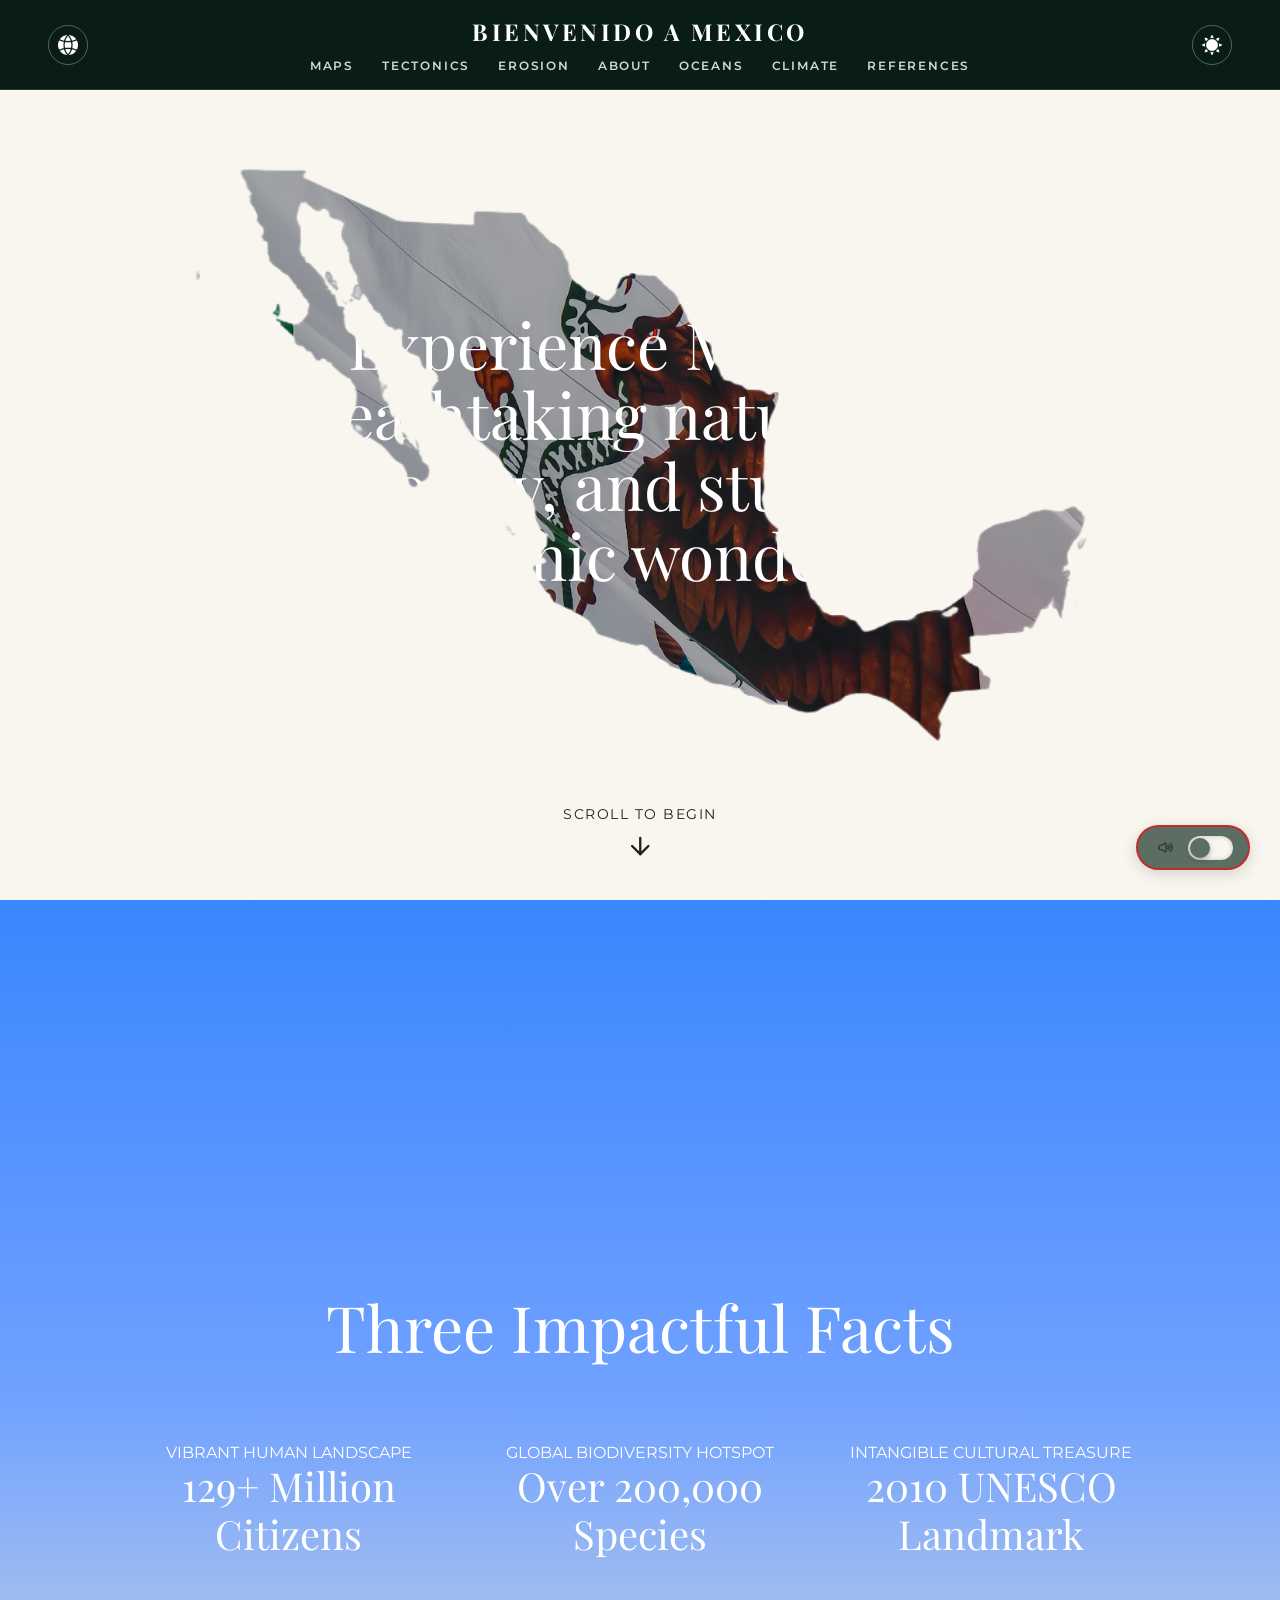
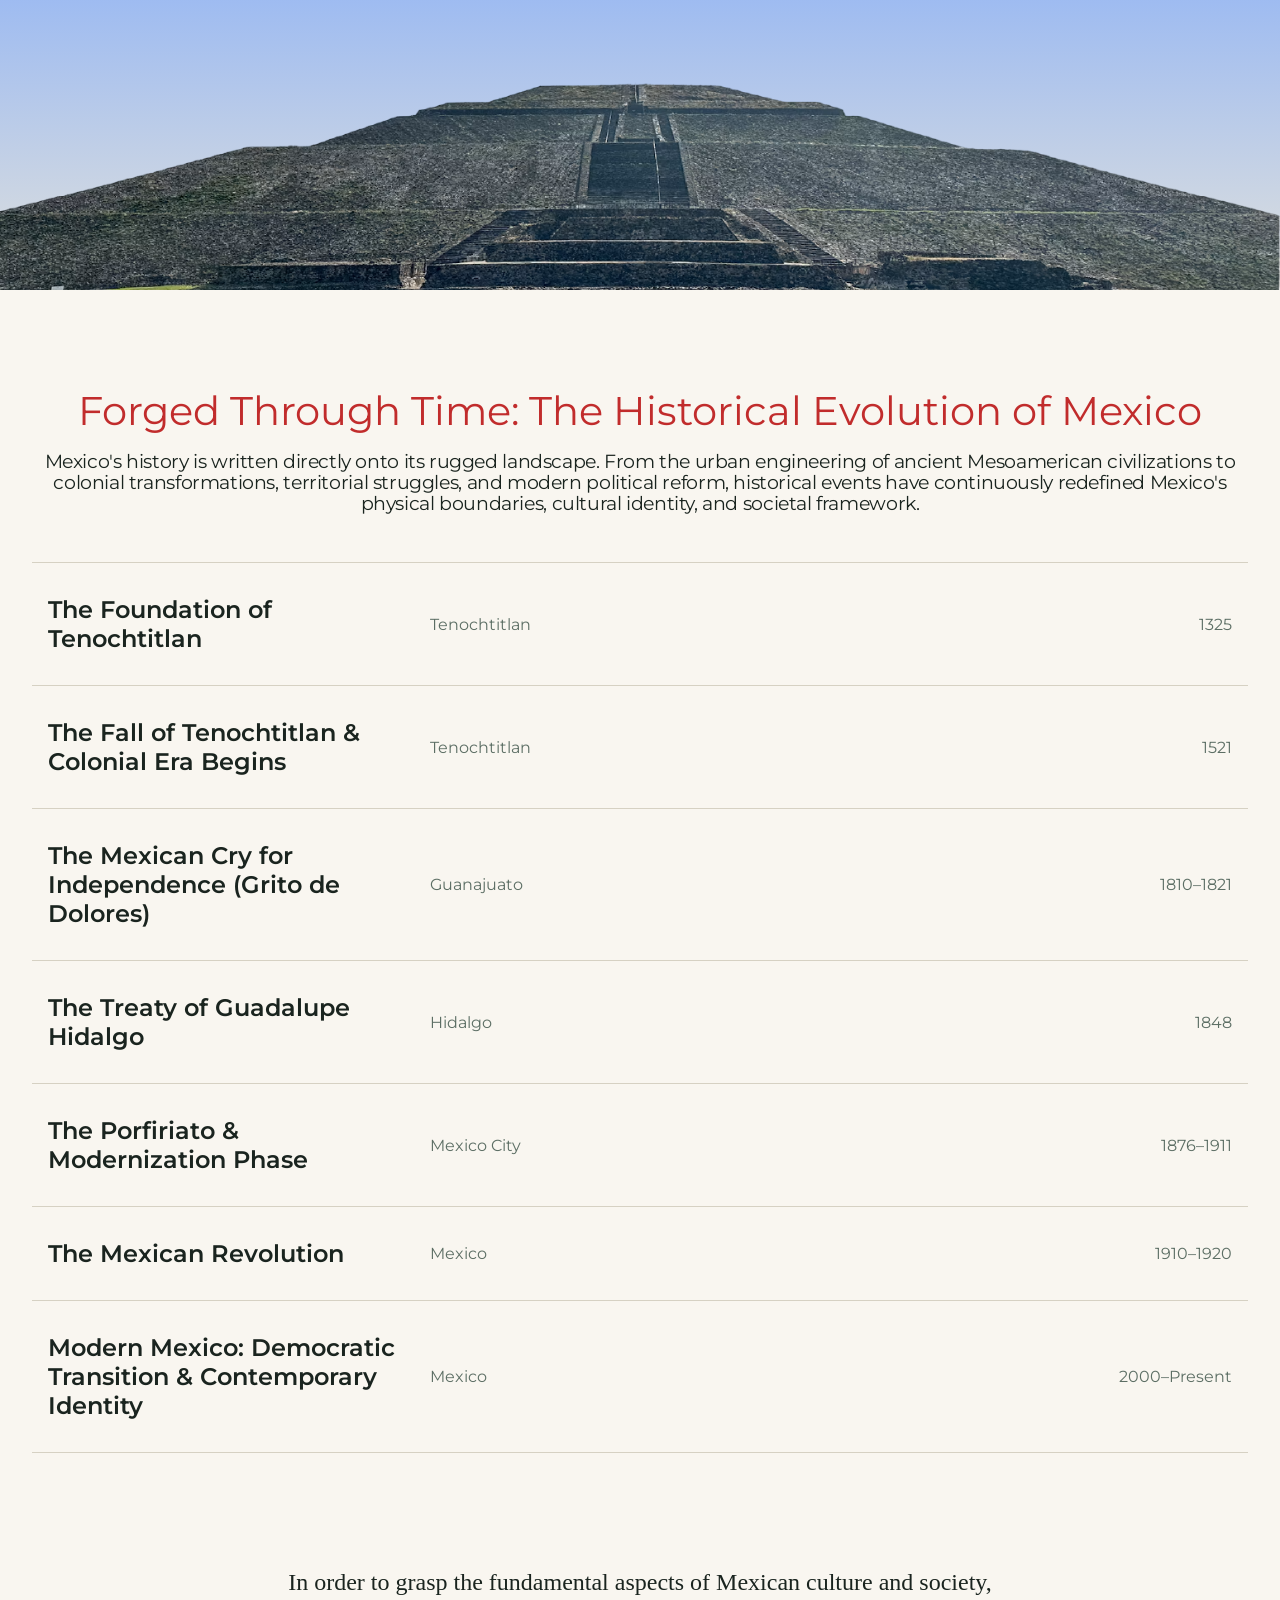
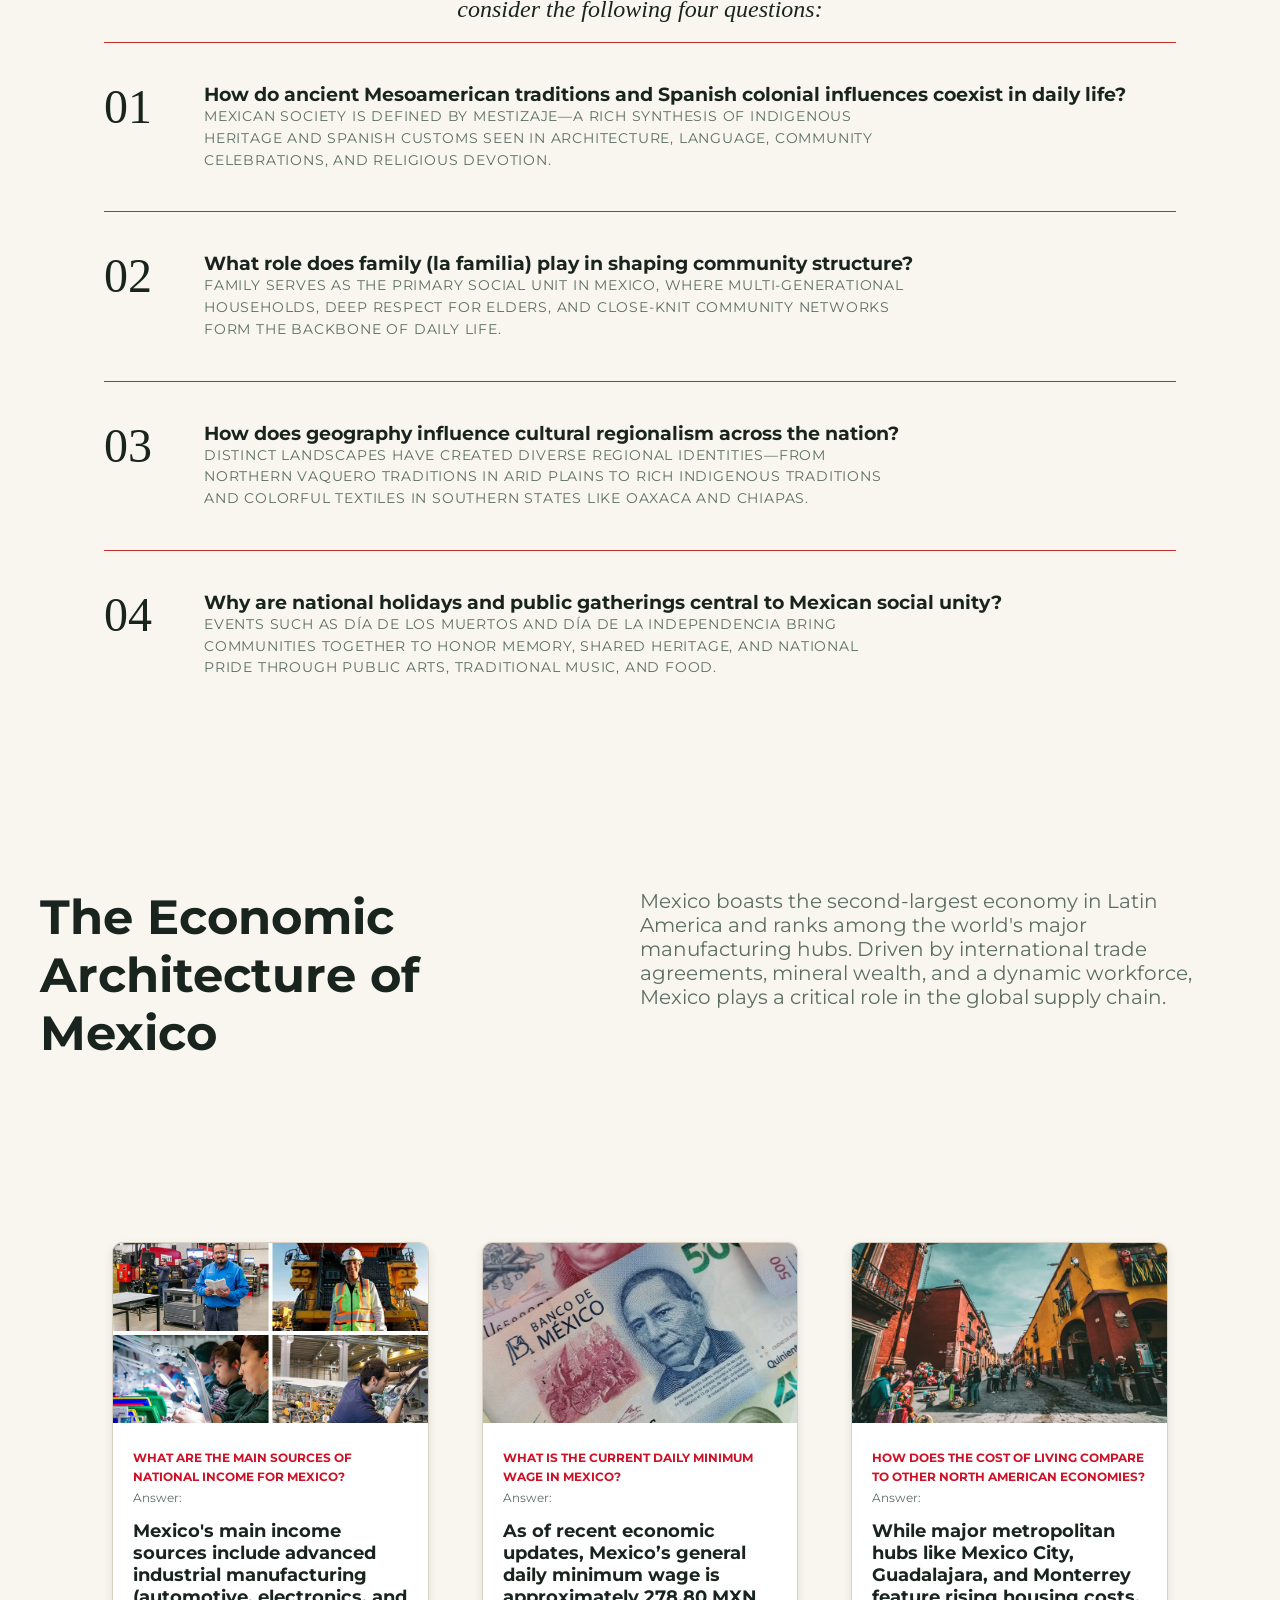
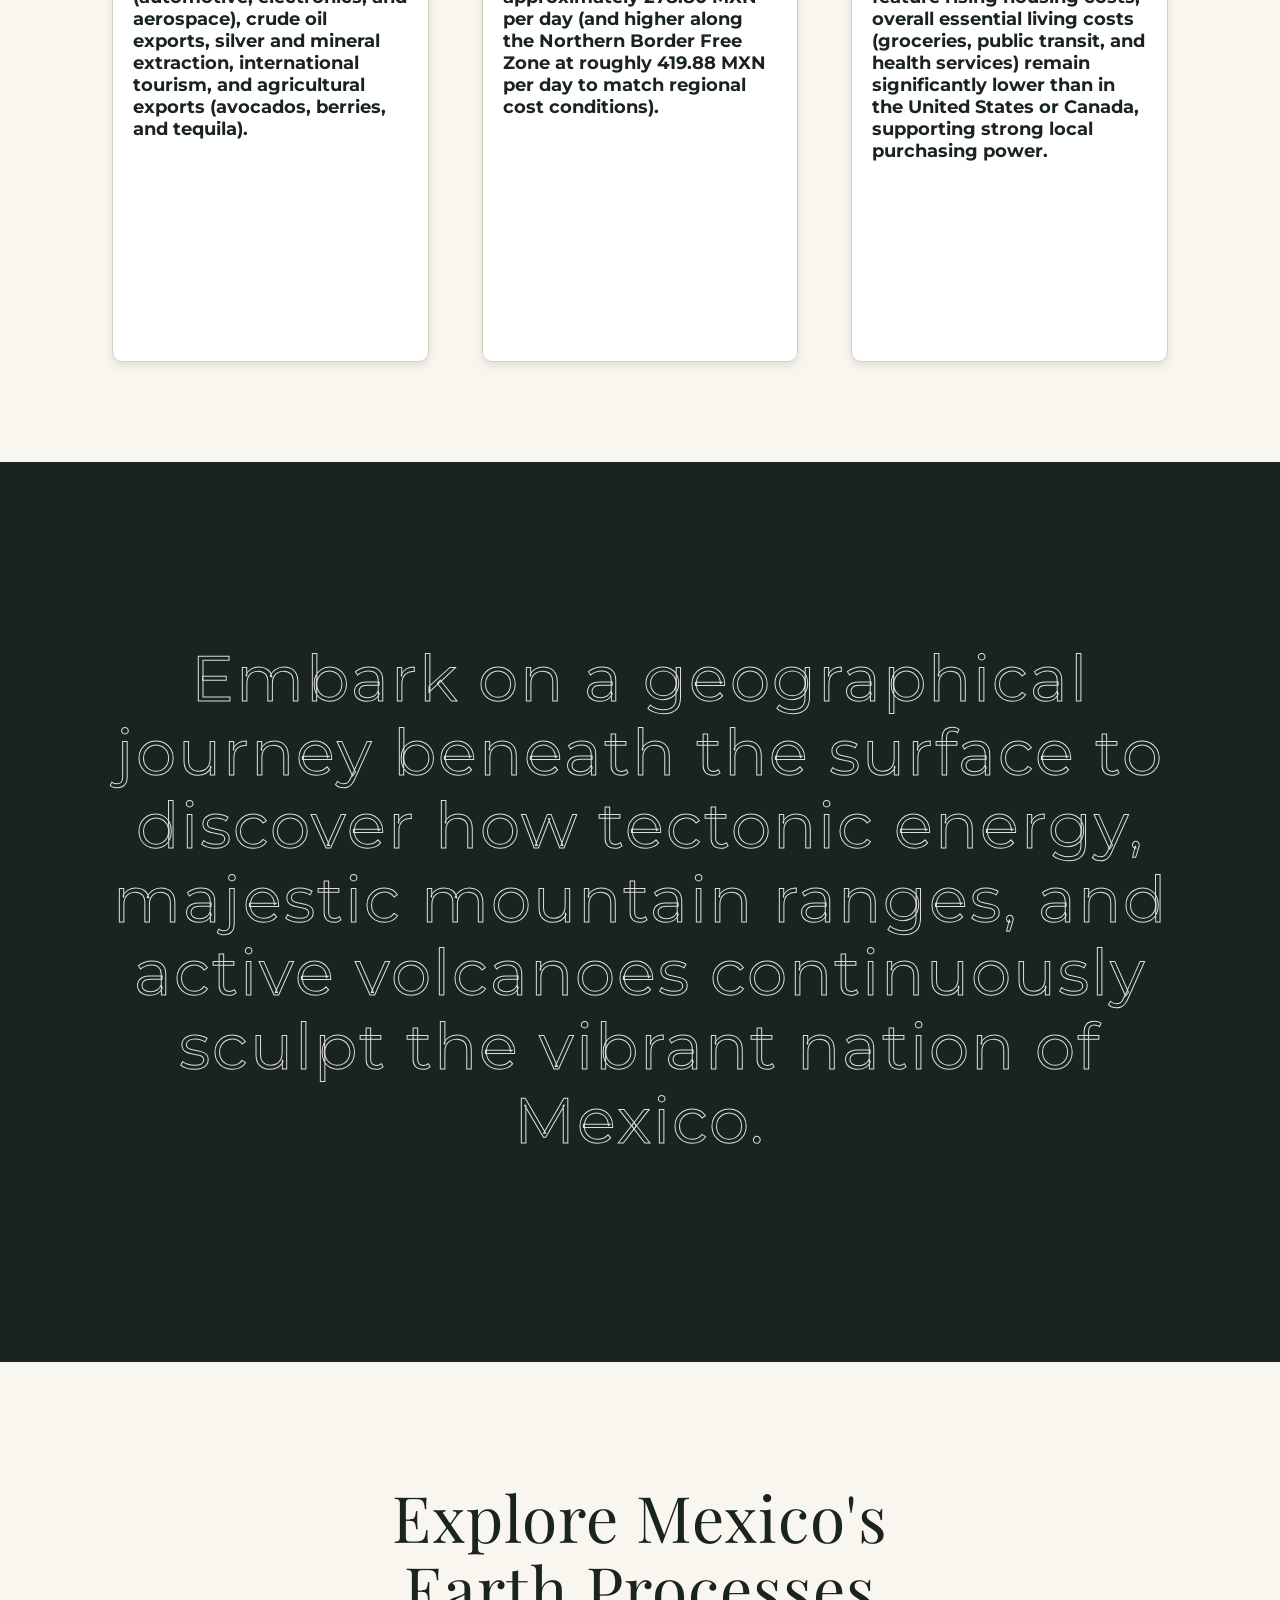
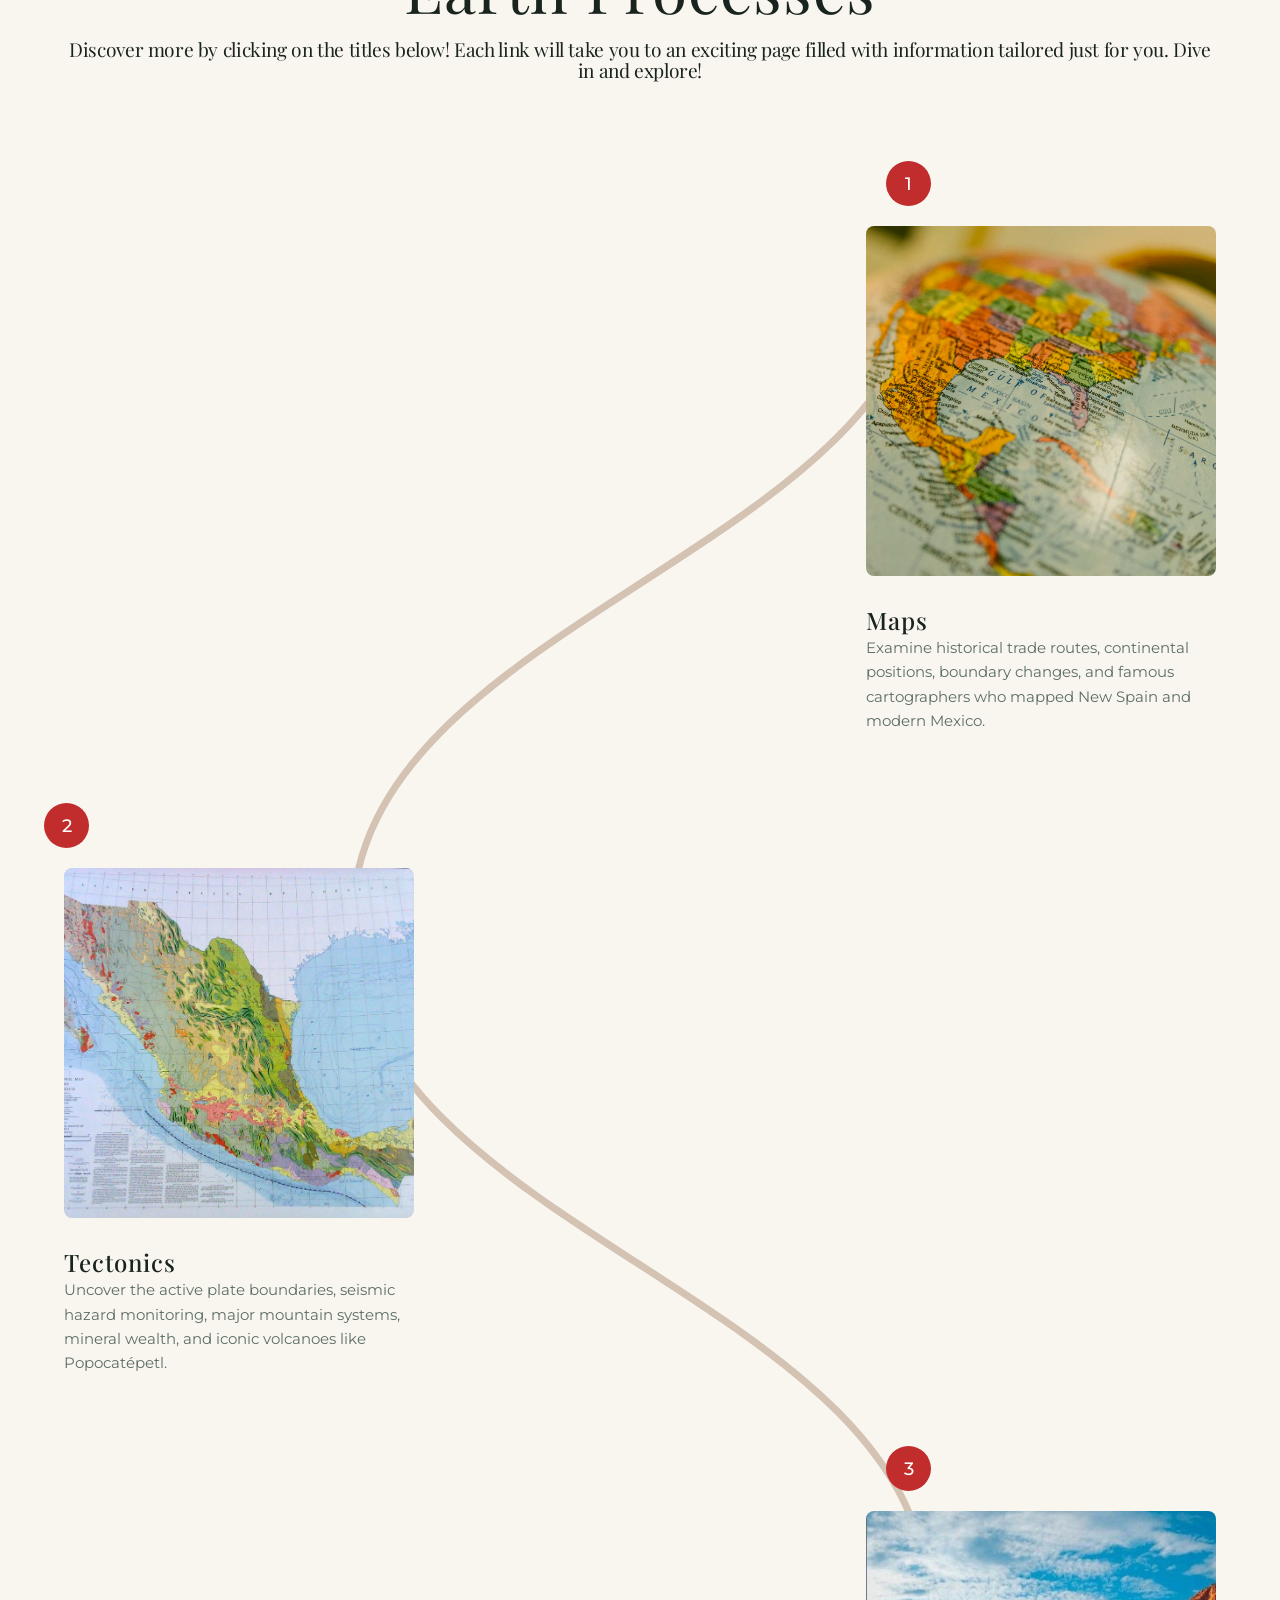
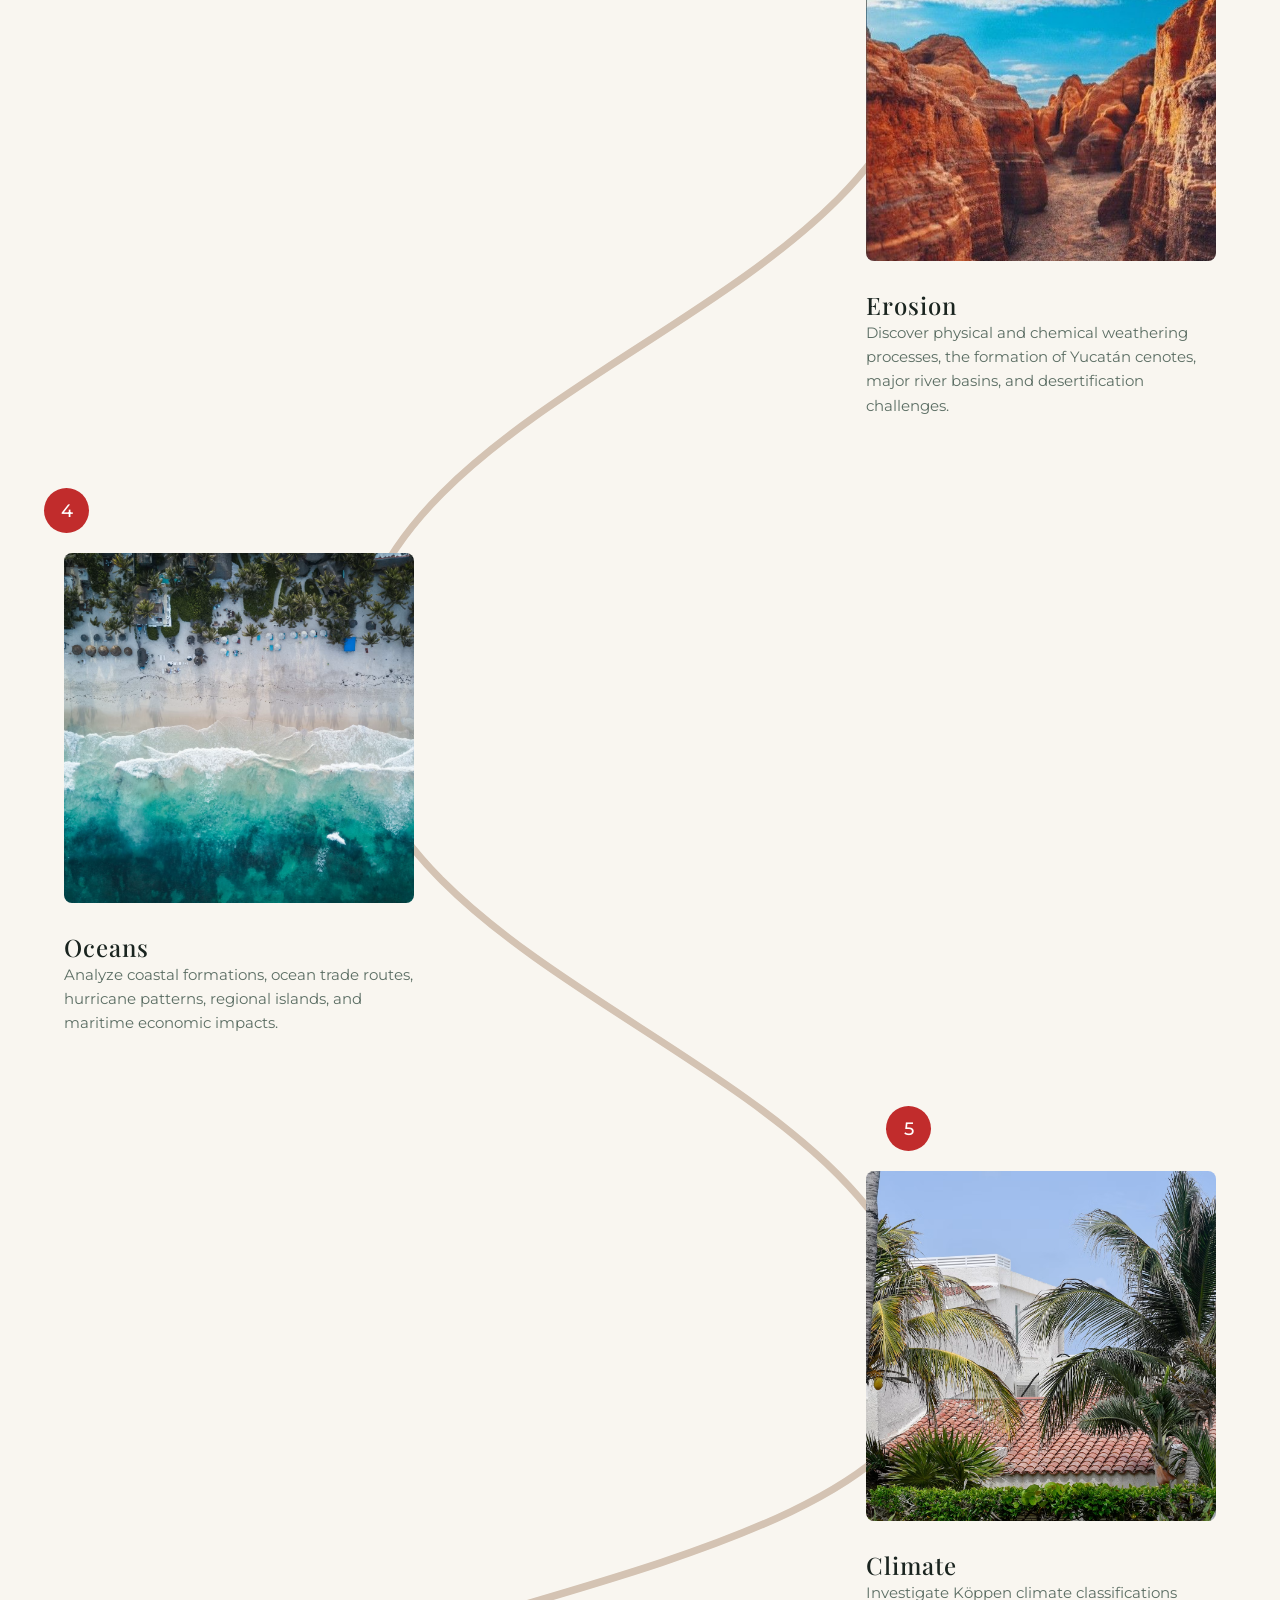
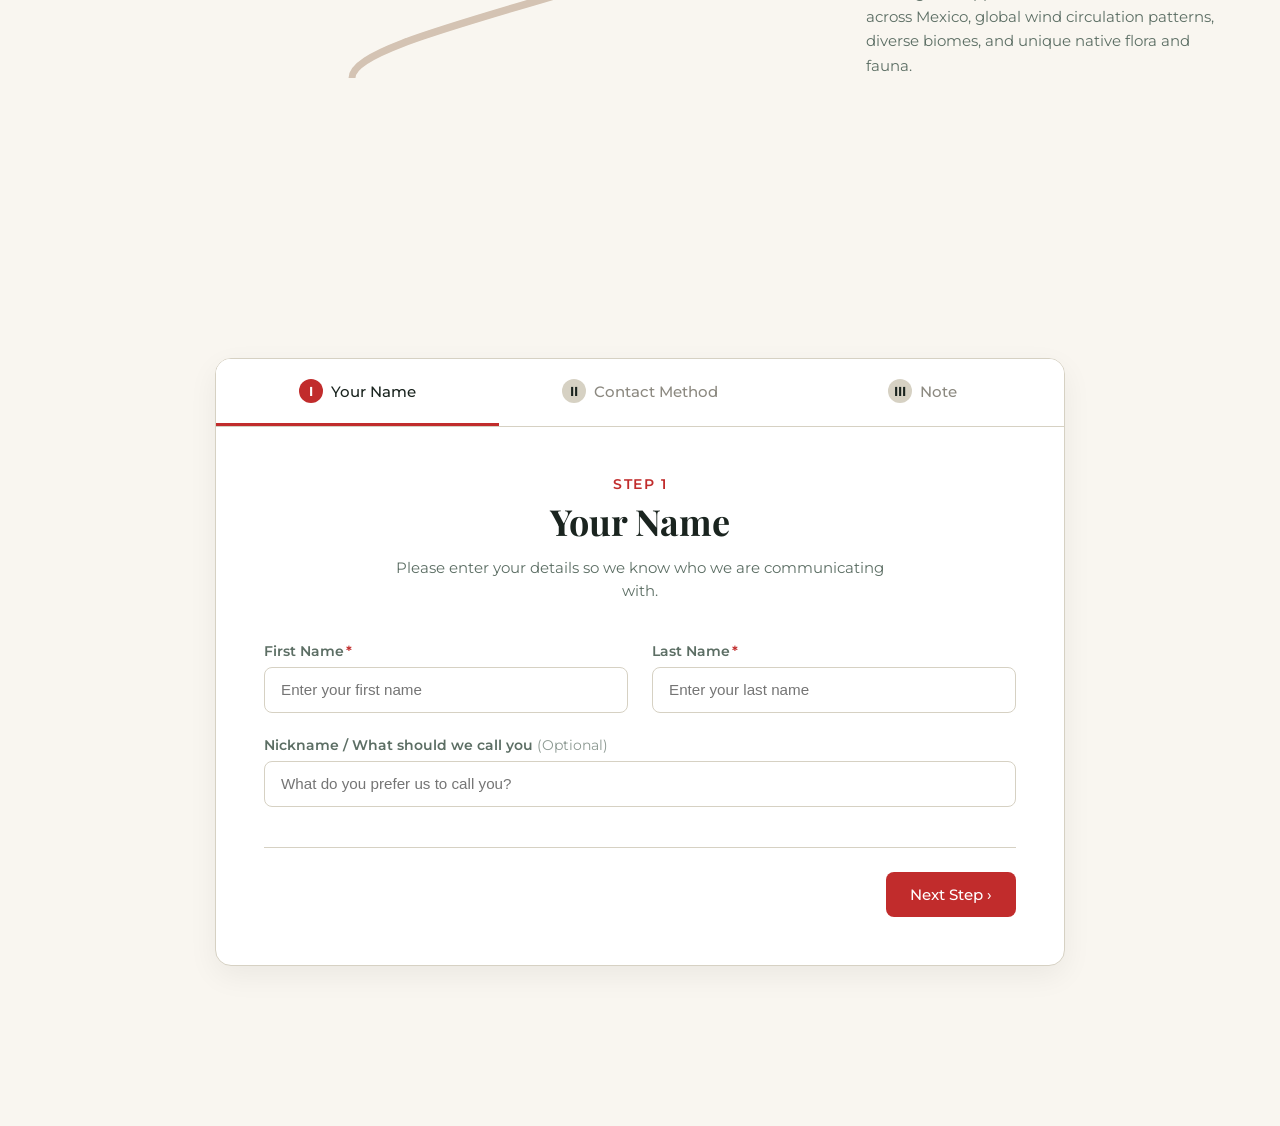
==== commit e427bda4: "Music implementation" ====
--- a/index.html
+++ b/index.html
@@ -45,6 +45,20 @@
         </div>
     </div>
 </header>
+
+<div class="floating-audio-toggle" id="floating-audio">
+    <div class="toggle-label">
+        <img src="images/sonido.jpg" alt="Music Icon">
+    </div>
+    <div class="toggle-switch">
+        <input type="checkbox" id="audio-toggle">
+        <label for="audio-toggle"></label>
+    </div>
+    <audio id="audioElement">
+        <source src="images/mexicoEnLaPiel.mp3" type="audio/mpeg">
+        Tu navegador no soporta el elemento de audio.
+    </audio>
+</div>
 
 <main class="scroll-container">
     <section class="hero-scroll-section">
--- a/style.css
+++ b/style.css
@@ -235,6 +235,102 @@
         gap: 16px;
         flex-wrap: wrap;
         justify-content: center;
+    }
+}
+
+/* ========================================== */
+/* Floating Audio Player                      */
+/* ========================================== */
+.floating-audio-toggle {
+    position: fixed;
+    bottom: 30px;
+    right: 30px; 
+    z-index: 1000;
+    display: flex;
+    align-items: center;
+    gap: 10px;
+    background-color: var(--muted, #ffffff); 
+    border: 2px solid var(--extra, #cccccc);
+    border-radius: 50px; 
+    padding: 8px 15px;
+    box-shadow: 0 4px 15px rgba(0, 0, 0, 0.15);
+    transition: background-color 0.3s ease, box-shadow 0.3s ease;
+}
+
+.floating-audio-toggle.scrolled {
+    background-color: transparent;
+    backdrop-filter: blur(8px); 
+    box-shadow: none;
+}
+
+.toggle-label img {
+    width: 25px;
+    height: 25px;
+    object-fit: contain;
+    display: flex;
+    filter: var(--icon-filter, brightness(1) invert(0)); 
+}
+
+.toggle-switch {
+    position: relative;
+    width: 45px;
+    height: 24px;
+    background: var(--bg-color, #e0e0e0);
+    border-radius: 25px;
+    box-shadow: inset 0 0 5px rgba(0, 0, 0, 0.2);
+    transition: background 0.3s;
+}
+
+.toggle-switch input {
+    display: none;
+}
+
+.toggle-switch label {
+    position: absolute;
+    top: 2px;
+    left: 2px;
+    width: 20px;
+    height: 20px;
+    background: var(--muted, #ffffff);
+    border-radius: 50%;
+    transition: all 0.3s ease;
+    box-shadow: 0 2px 5px rgba(0, 0, 0, 0.3);
+    cursor: pointer;
+}
+
+.toggle-switch input:checked + label {
+    left: 23px;
+    background: var(--extra, #4CAF50); 
+}
+
+.toggle-switch input:checked ~ .toggle-switch {
+    background: var(--extra, #4CAF50); 
+}
+
+@media (max-width: 768px) {
+    .floating-audio-toggle {
+        bottom: 20px;
+        right: 20px;
+        padding: 6px 12px;
+    }
+
+    .toggle-label img {
+        width: 20px;
+        height: 20px;
+    }
+
+    .toggle-switch {
+        width: 40px;
+        height: 20px;
+    }
+
+    .toggle-switch label {
+        width: 16px;
+        height: 16px;
+    }
+
+    .toggle-switch input:checked + label {
+        left: 22px;
     }
 }
 
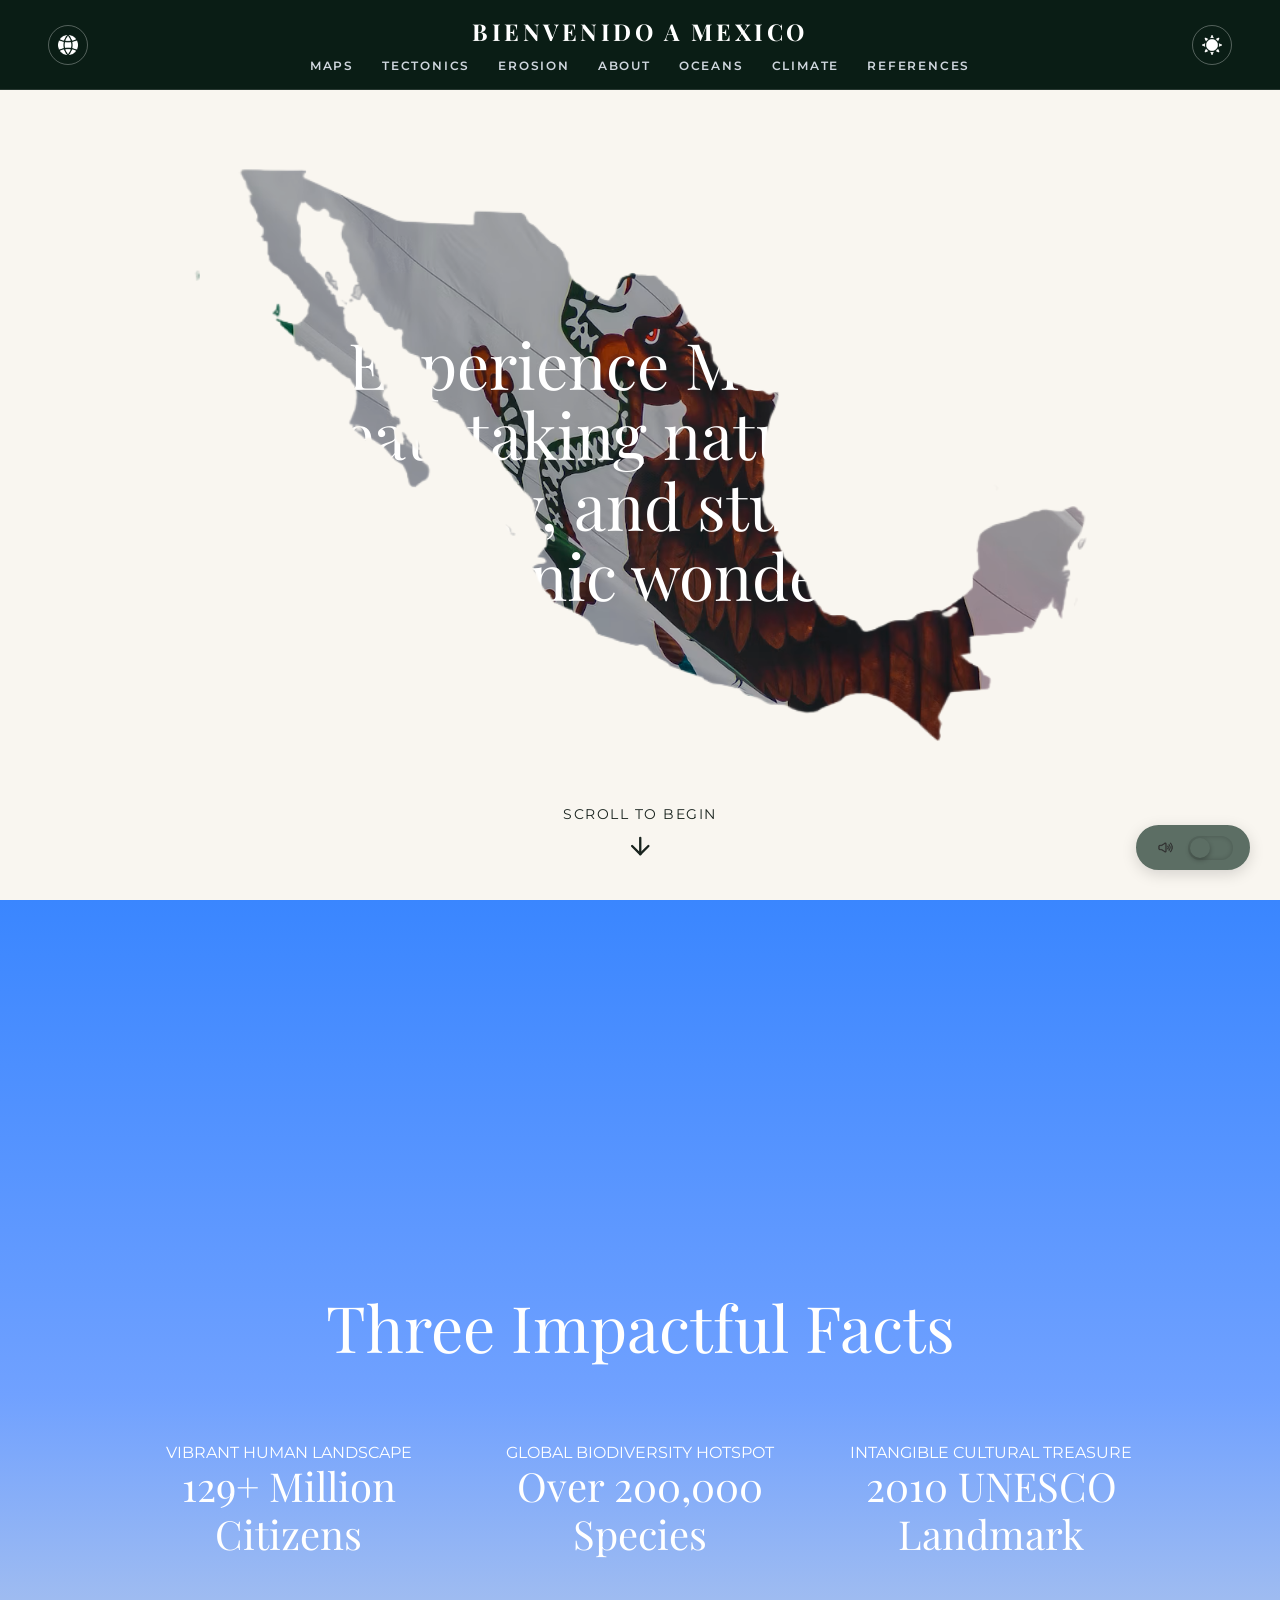
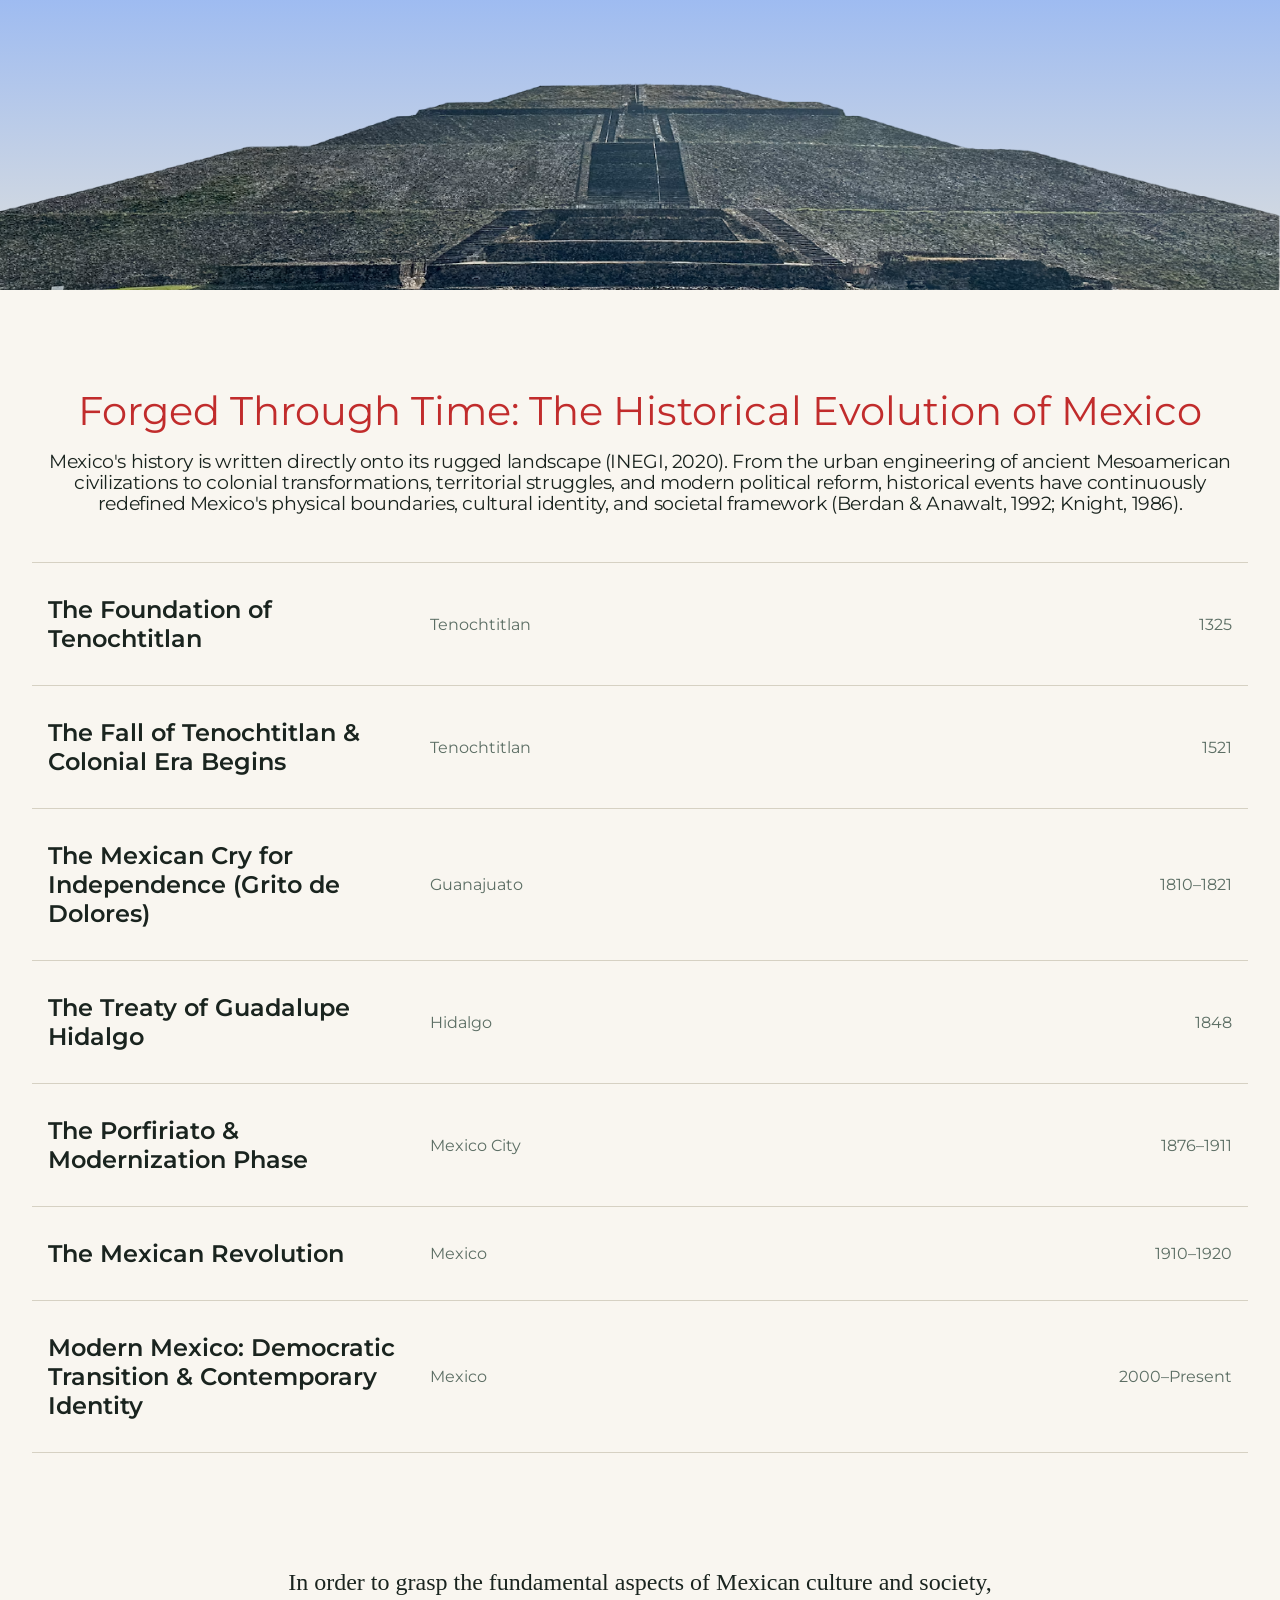
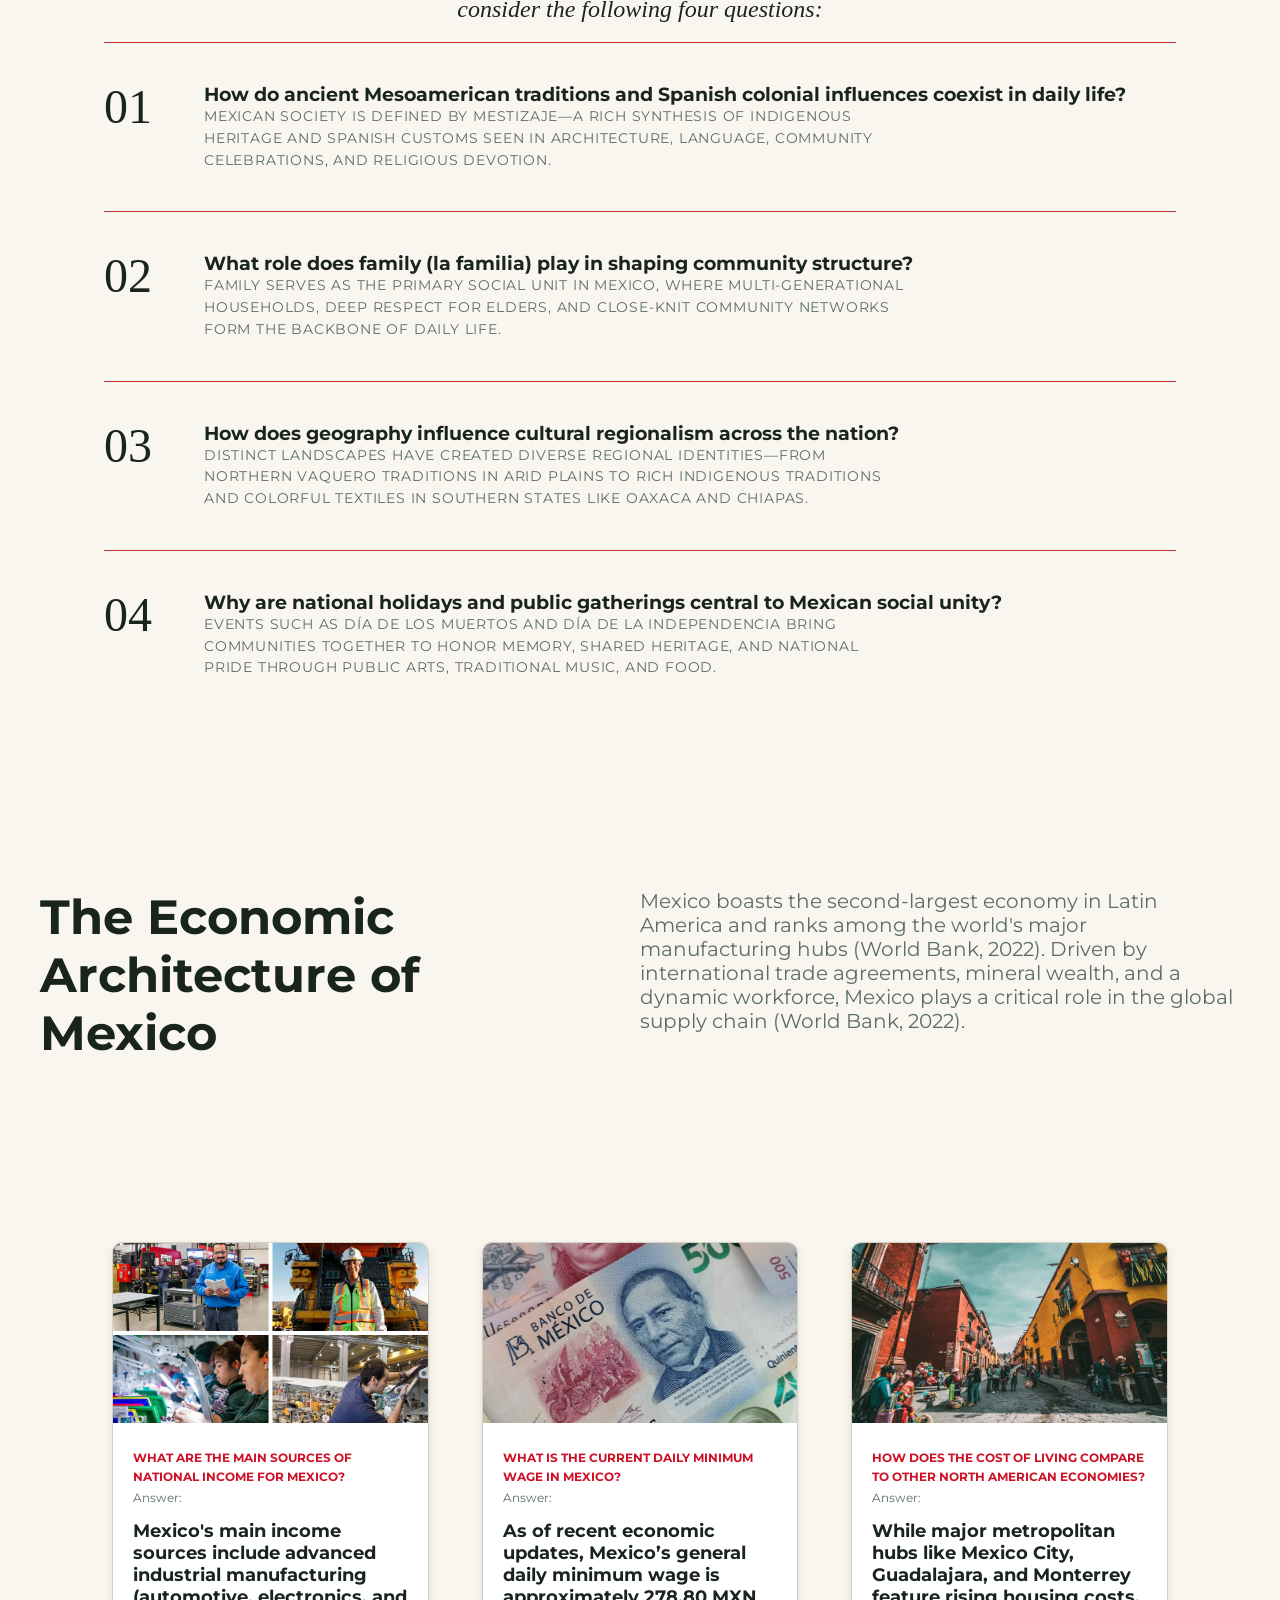
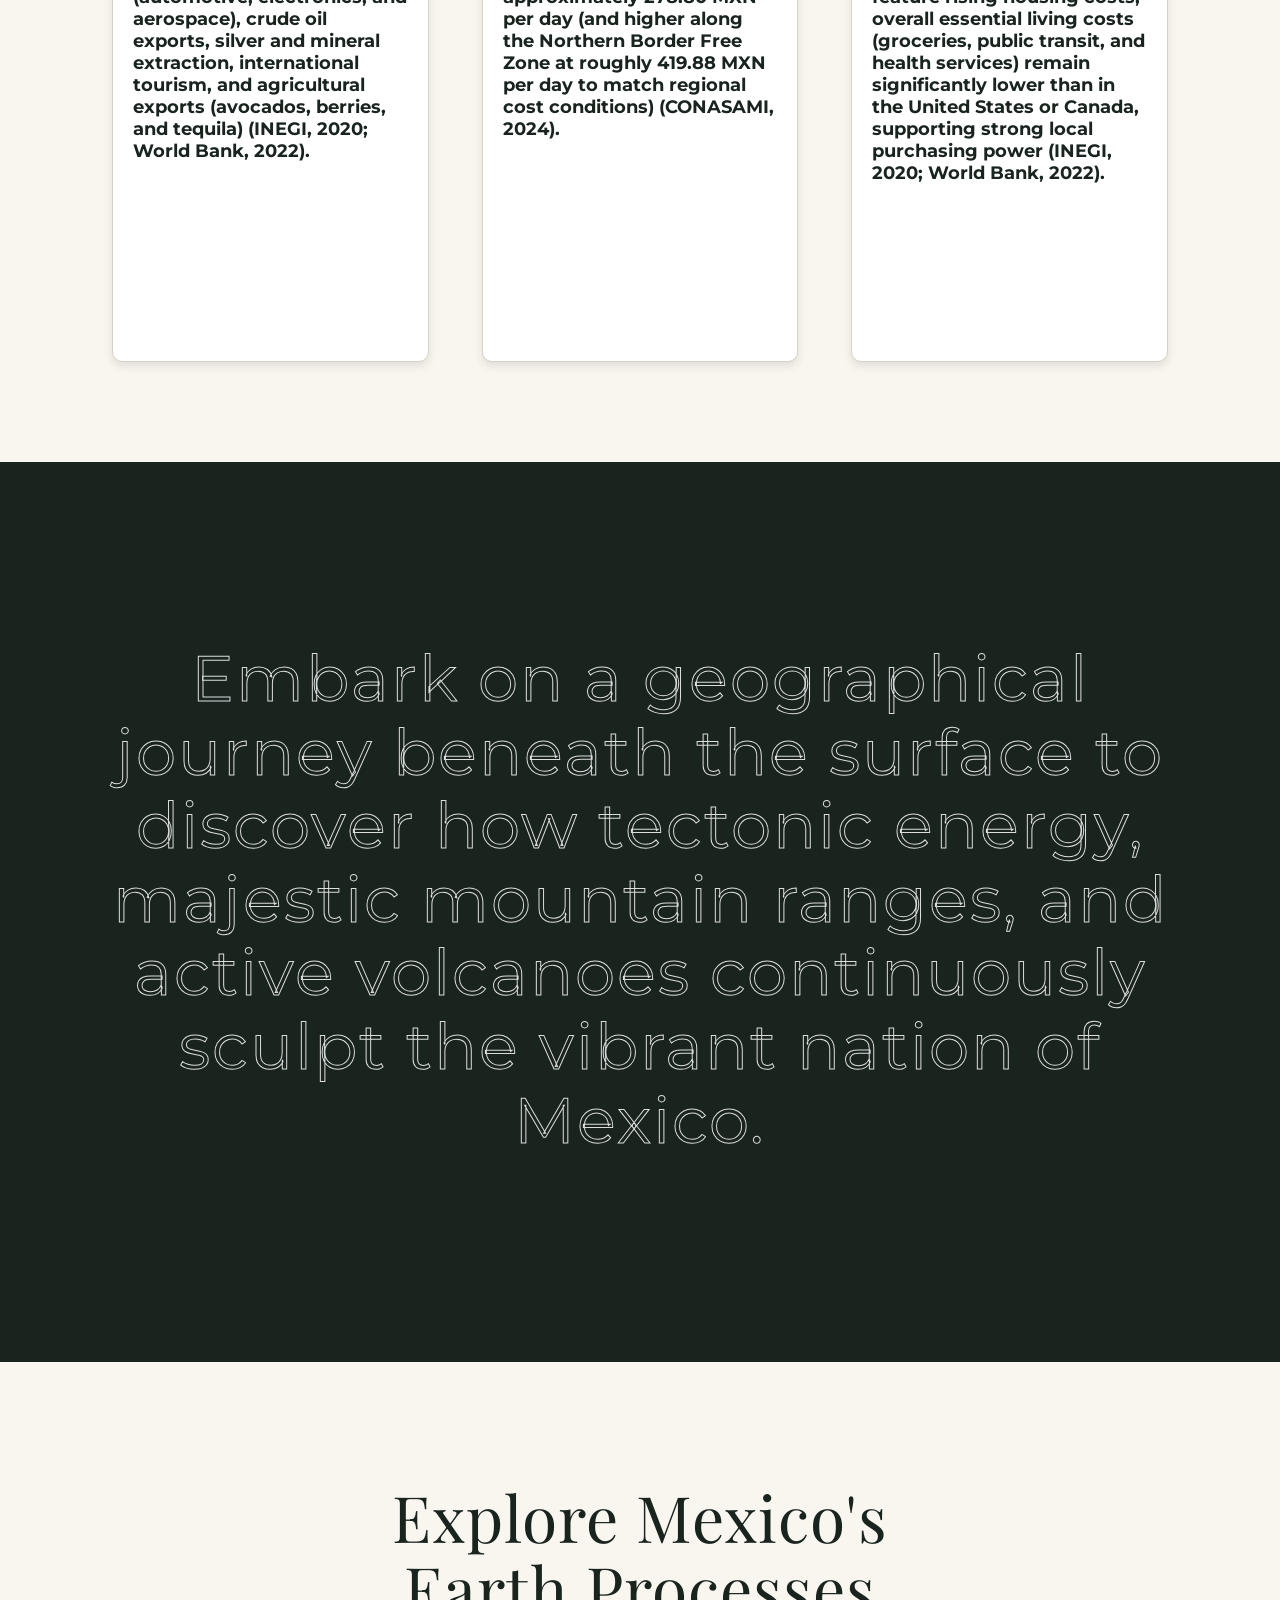
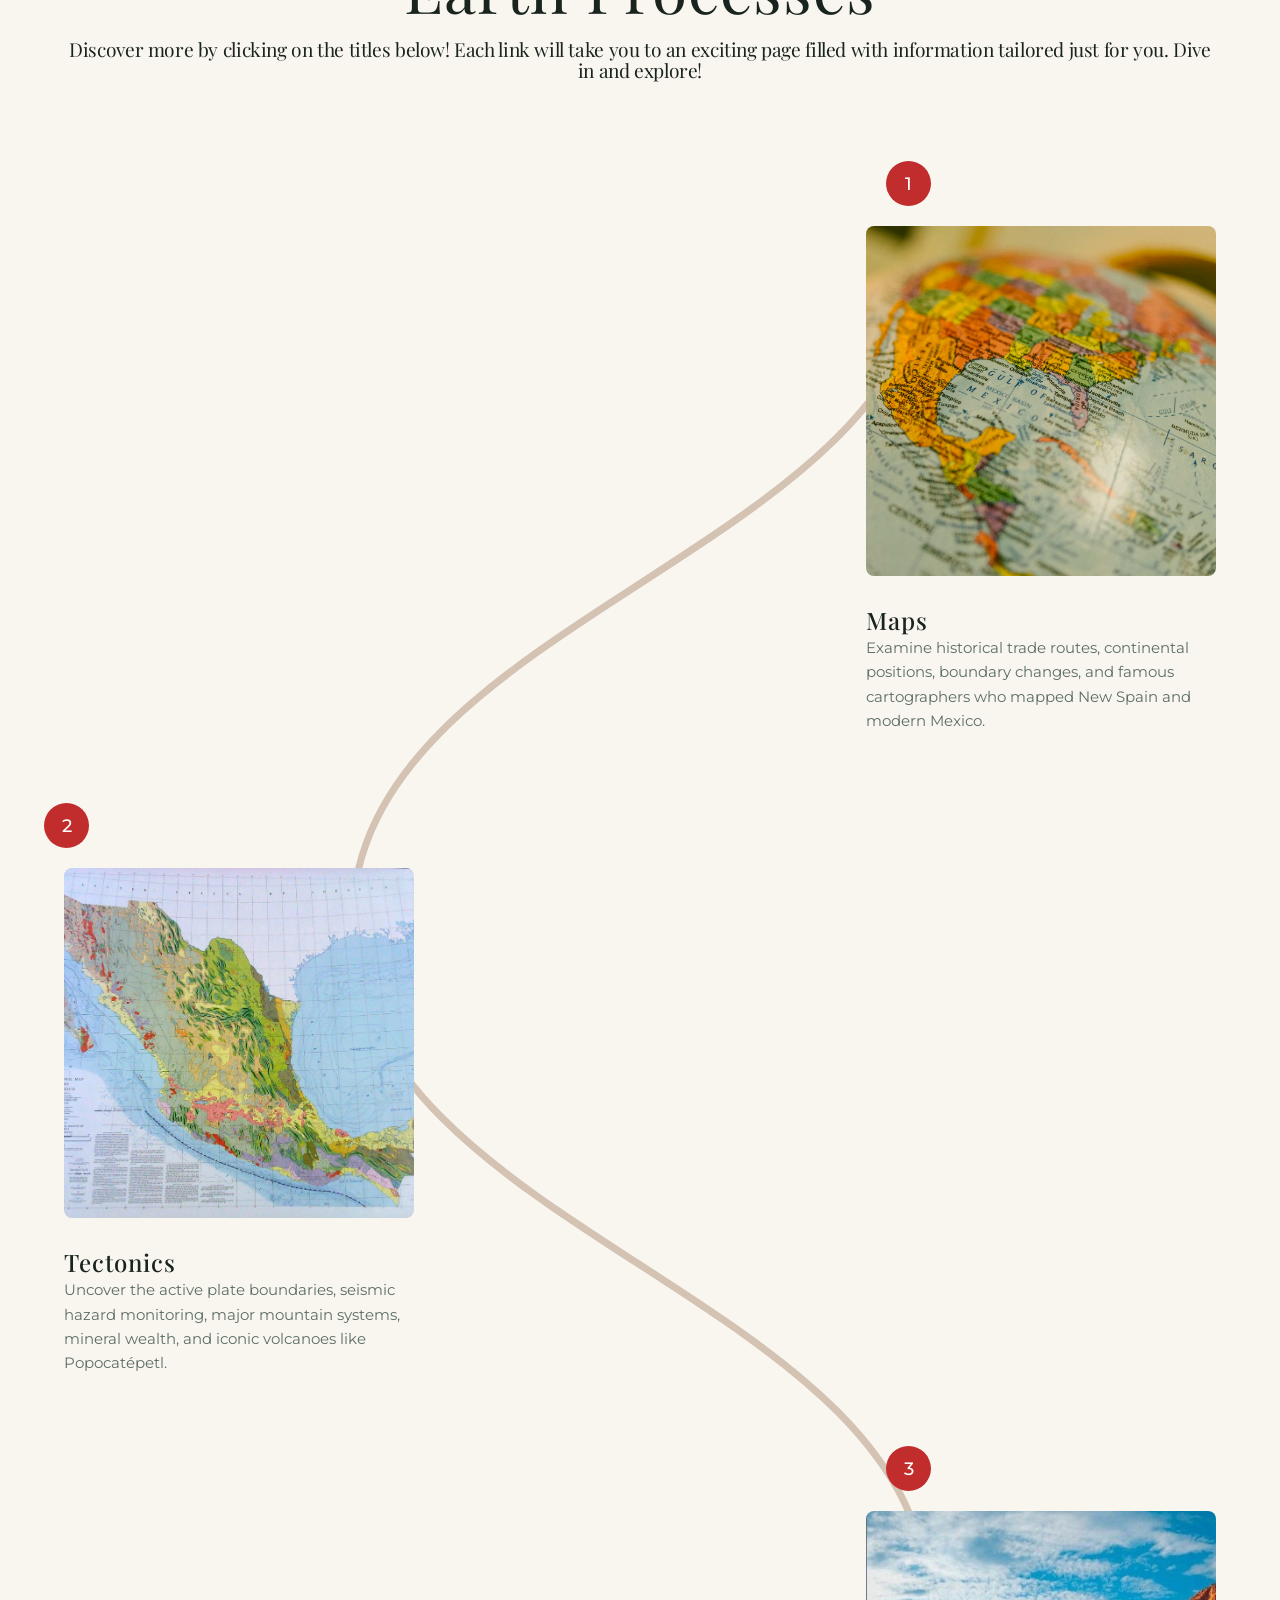
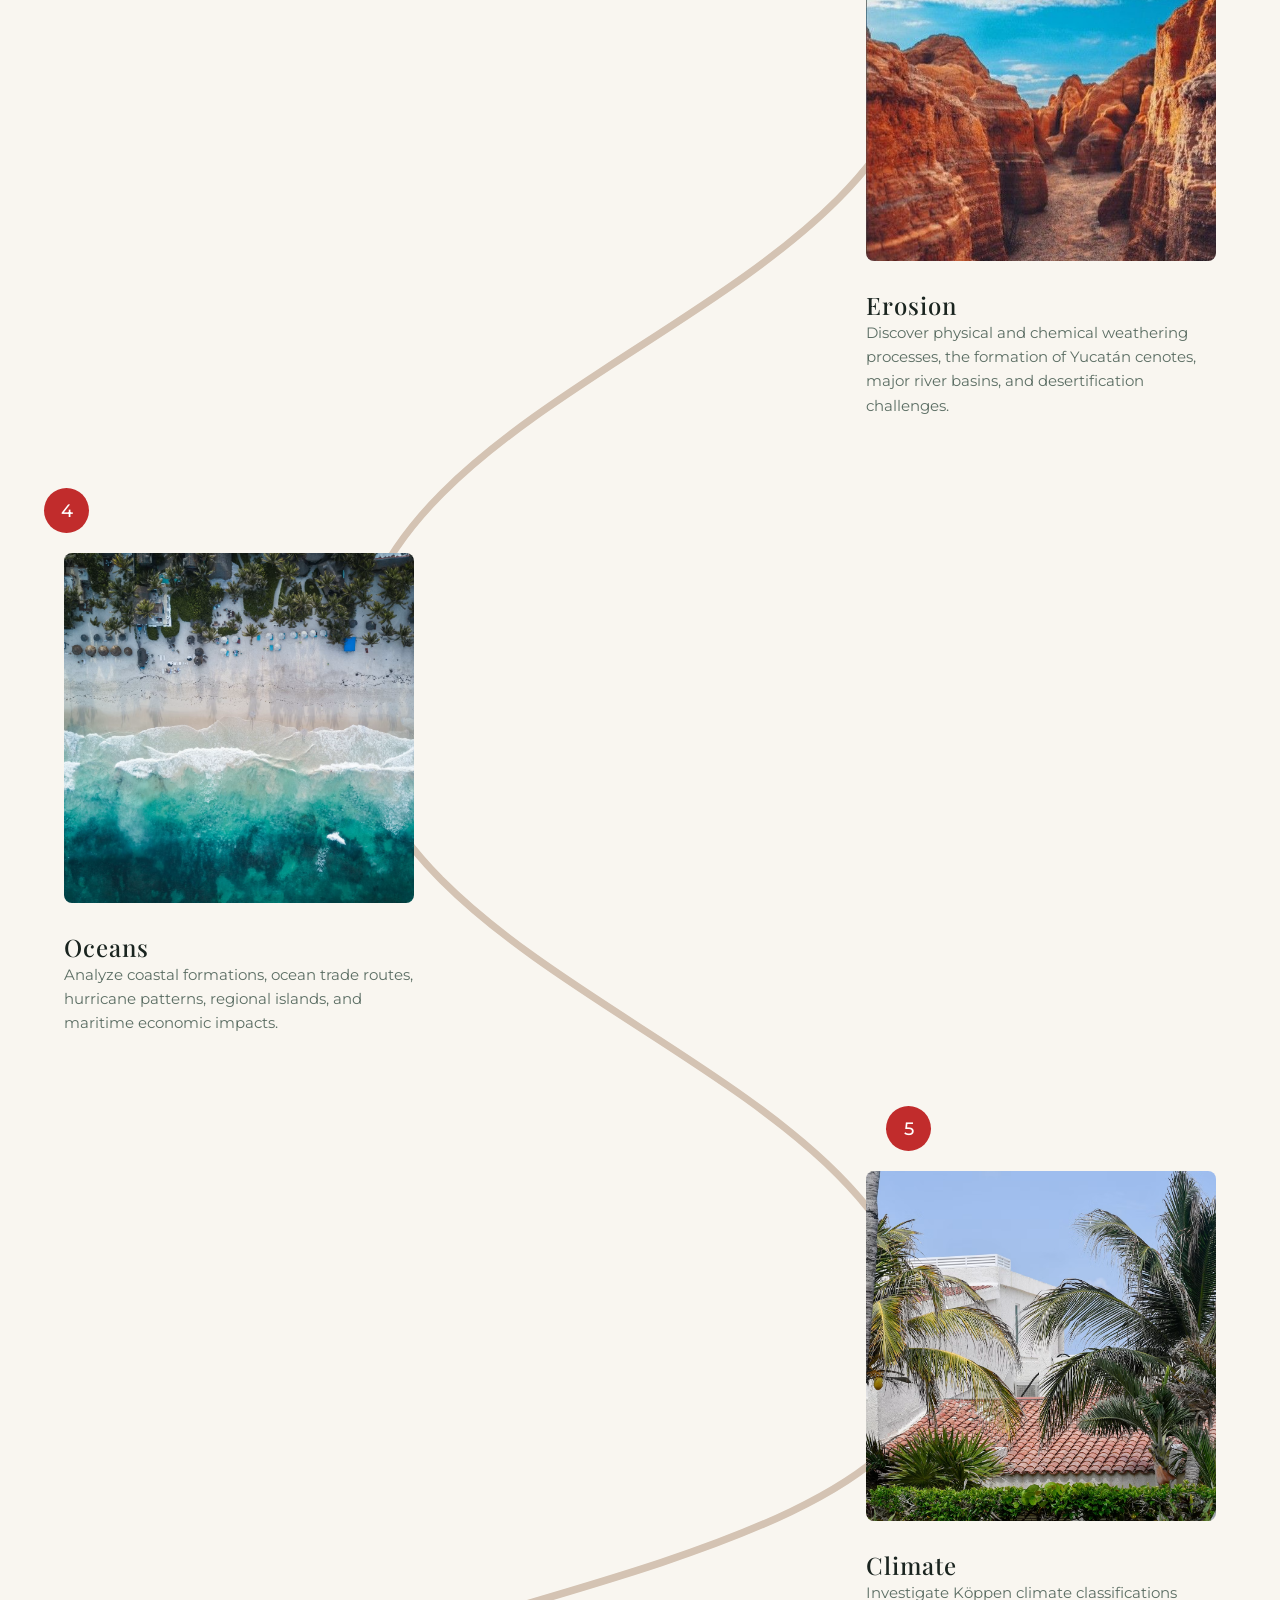
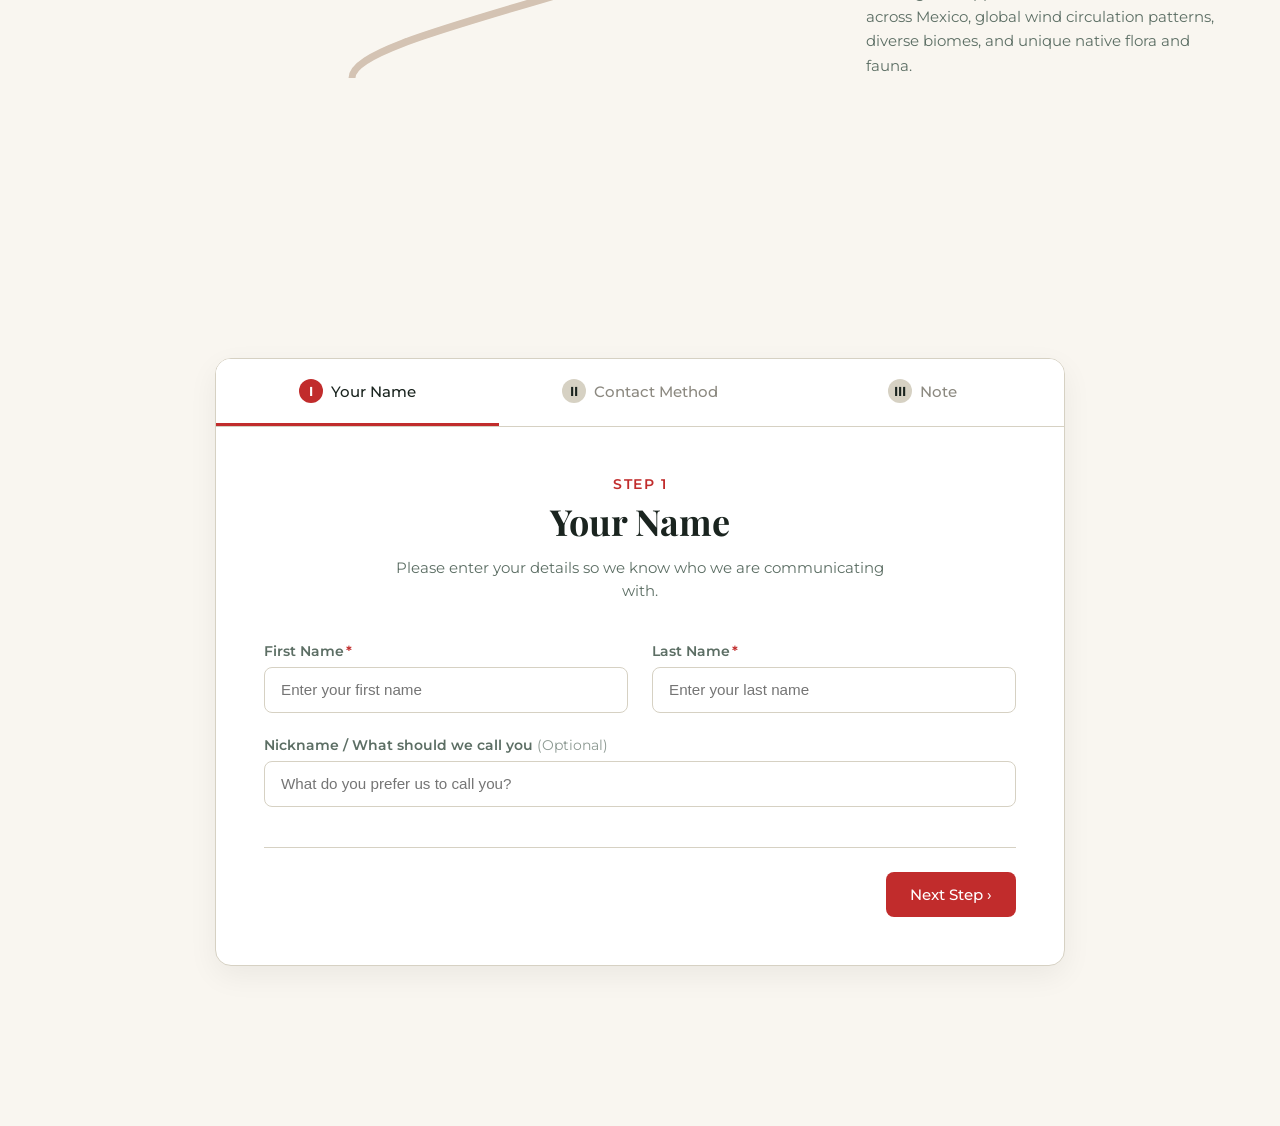
==== commit 22f45fa1: "Updated Transalations" ====
--- a/index.html
+++ b/index.html
@@ -6,6 +6,25 @@
     <title>Bienvenido a México</title>
     <link rel="stylesheet" href="style.css">
     <link href="https://fonts.googleapis.com/css2?family=Montserrat:wght@400;500&family=Playfair+Display:wght@400;600&display=swap" rel="stylesheet">
+    <style>
+        .apa-references {
+            padding: 4rem 10%;
+            background-color: var(--bg-color, #f4f4f4);
+            color: var(--text-color, #333);
+            font-family: 'Montserrat', sans-serif;
+        }
+        .apa-references h2 {
+            font-family: 'Playfair Display', serif;
+            margin-bottom: 2rem;
+            text-align: center;
+        }
+        .apa-item {
+            text-indent: -2em;
+            padding-left: 2em;
+            margin-bottom: 1.5rem;
+            line-height: 1.6;
+        }
+    </style>
 </head>
 <body>
 
@@ -72,7 +91,7 @@
                 <div class="phase phase-2">
                     <h1 class="large-title" id="hero-title-2">Bienvenido!</h1>
                     <div class="phase-2-text">
-                        <p id="hero-desc">Welcome to our exploration of la tierra of Mexico! From its majestic mountains and active volcanes to its vibrant coastlines, Mexico is a country defined by extraordinary natural forces, rich history, and deep cultural roots. Whether you are curious about its powerful seismic activity, unique biomas, or historic trade routes, this site offers a complete guide to the dynamic earth processes that shape this incredible nación.</p>
+                        <p id="hero-desc">Welcome to our exploration of la tierra of Mexico! From its majestic mountains and active volcanes to its vibrant coastlines, Mexico is a country defined by extraordinary natural forces, rich history, and deep cultural roots (INEGI, 2020). Whether you are curious about its powerful seismic activity, unique biomas, or historic trade routes, this site offers a complete guide to the dynamic earth processes that shape this incredible nación.</p>
                     </div>
                 </div>
             </div>
@@ -113,7 +132,7 @@
 <section class="updates-section" id="real-cases">
     <div class="updates-header">
         <span class="subheading" id="cases-subheading">Forged Through Time: The Historical Evolution of Mexico</span>
-        <h2 id="cases-desc">Mexico's history is written directly onto its rugged landscape. From the urban engineering of ancient Mesoamerican civilizations to colonial transformations, territorial struggles, and modern political reform, historical events have continuously redefined Mexico's physical boundaries, cultural identity, and societal framework.</h2>
+        <h2 id="cases-desc">Mexico's history is written directly onto its rugged landscape (INEGI, 2020). From the urban engineering of ancient Mesoamerican civilizations to colonial transformations, territorial struggles, and modern political reform, historical events have continuously redefined Mexico's physical boundaries, cultural identity, and societal framework (Berdan & Anawalt, 1992; Knight, 1986).</h2>
     </div>
 
     <div class="updates-list">
@@ -123,7 +142,7 @@
         data-title='The Foundation of Tenochtitlan'
         data-author="Tenochtitlan"
         data-date="1325"
-        data-text="According to historical codices, the Mexica (Aztecs) founded their capital city after wandering for decades in search of a divine sign prophesied by Huitzilopochtli: an eagle perched on a nopal cactus devouring a snake. Finding this sign on a swampy island in Lake Texcoco, they engineered a city of canals, causeways, and raised agricultural fields (chinampas). Tenochtitlan grew into one of the largest and most sophisticated cities in the pre-Columbian world, establishing the Valley of Mexico as the nation's political and economic heartland."
+        data-text="According to historical codices, the Mexica (Aztecs) founded their capital city after wandering for decades in search of a divine sign prophesied by Huitzilopochtli: an eagle perched on a nopal cactus devouring a snake (Berdan & Anawalt, 1992). Finding this sign on a swampy island in Lake Texcoco, they engineered a city of canals, causeways, and raised agricultural fields (chinampas) (Berdan & Anawalt, 1992). Tenochtitlan grew into one of the largest and most sophisticated cities in the pre-Columbian world, establishing the Valley of Mexico as the nation's political and economic heartland (Berdan & Anawalt, 1992)."
         data-link="https://www.routedmagazine.com/cocina-de-las-patronas">
             <div class="update-info">
                 <h3 class="update-title" id="case-1-title">The Foundation of Tenochtitlan</h3>
@@ -138,7 +157,7 @@
         data-title="The Fall of Tenochtitlan & Colonial Era Begins"
         data-author="Tenochtitlan"
         data-date="1521"
-        data-text="Following a multi-month siege, Spanish conquistador Hernán Cortés and his indigenous allies (primarily the Tlaxcalans) defeated Aztec forces led by Cuauhtémoc. The victory brought an end to the Aztec Empire and initiated three centuries of Spanish colonial rule under the Viceroyalty of New Spain (Nueva España). During this era, Spanish architects built modern Mexico City over the ruins of Tenochtitlan, introducing Catholicism, Spanish governance, and extensive silver mining networks that transformed global commerce."
+        data-text="Following a multi-month siege, Spanish conquistador Hernán Cortés and his indigenous allies (primarily the Tlaxcalans) defeated Aztec forces led by Cuauhtémoc (Thomas, 1993). The victory brought an end to the Aztec Empire and initiated three centuries of Spanish colonial rule under the Viceroyalty of New Spain (Nueva España) (Thomas, 1993). During this era, Spanish architects built modern Mexico City over the ruins of Tenochtitlan, introducing Catholicism, Spanish governance, and extensive silver mining networks that transformed global commerce (García Cubas, 1858; Thomas, 1993)."
         data-link="https://www.dcpeaceteam.org/unarmed-civilian-protection">
             <div class="update-info">
                 <h3 class="update-title" id="case-2-title">The Fall of Tenochtitlan & Colonial Era Begins</h3>
@@ -153,7 +172,7 @@
         data-title="The Mexican Cry for Independence (Grito de Dolores)"
         data-author="Guanajuato"
         data-date="1810–1821"
-        data-text="Early on the morning of September 16, 1810, Roman Catholic priest Miguel Hidalgo y Costilla rang his church bell and issued a revolutionary call to arms against Spanish colonial oppression. The Grito de Dolores ignited an 11-year war for independence, uniting rural peasants, indigenous communities, and local leaders. After years of guerrilla warfare, Agustín de Iturbide and Vicente Guerrero formed the Army of the Three Guarantees, entering Mexico City in 1821 to secure official independence from the Spanish Crown."
+        data-text="Early on the morning of September 16, 1810, Roman Catholic priest Miguel Hidalgo y Costilla rang his church bell and issued a revolutionary call to arms against Spanish colonial oppression (Vincent, 2001). The Grito de Dolores ignited an 11-year war for independence, uniting rural peasants, indigenous communities, and local leaders (Vincent, 2001). After years of guerrilla warfare, Agustín de Iturbide and Vicente Guerrero formed the Army of the Three Guarantees, entering Mexico City in 1821 to secure official independence from the Spanish Crown (Vincent, 2001)."
         data-link="https://www.youtube.com/watch?v=xr1hapswLd0">
             <div class="update-info">
                 <h3 class="update-title" id="case-3-title">The Mexican Cry for Independence (Grito de Dolores)</h3>
@@ -168,7 +187,7 @@
         data-title="The Treaty of Guadalupe Hidalgo"
         data-author="Hidalgo"
         data-date="1848"
-        data-text="Concluding the two-year Mexican-American War, the Treaty of Guadalupe Hidalgo permanently reshaped the map of North America. Under its terms, a defeated Mexico ceded over 50 percent of its sovereign territorial landmass—spanning present-day California, Nevada, Utah, Arizona, and parts of Colorado, New Mexico, and Wyoming—to the United States in exchange for $15 million. This dramatic loss redefined Mexico's northern frontier, drastically altered regional trade dynamics, and left deep socio-political scars on national identity."
+        data-text="Concluding the two-year Mexican-American War, the Treaty of Guadalupe Hidalgo permanently reshaped the map of North America (Griswold del Castillo, 1990). Under its terms, a defeated Mexico ceded over 50 percent of its sovereign territorial landmass—spanning present-day California, Nevada, Utah, Arizona, and parts of Colorado, New Mexico, and Wyoming—to the United States in exchange for $15 million (García Cubas, 1858; Griswold del Castillo, 1990). This dramatic loss redefined Mexico's northern frontier, drastically altered regional trade dynamics, and left deep socio-political scars on national identity (Griswold del Castillo, 1990)."
         data-link="https://www.migrationpolicy.org/publication/educational-and-mental-health-needs-syrian-refugee-children">
             <div class="update-info">
                 <h3 class="update-title" id="case-4-title">The Treaty of Guadalupe Hidalgo</h3>
@@ -183,7 +202,7 @@
         data-title="The Porfiriato & Modernization Phase"
         data-author="Mexico City"
         data-date="1876–1911"
-        data-text="General Porfirio Díaz ruled Mexico as president for over three decades, an era known as the Porfiriato. Díaz prioritized order and rapid economic growth, inviting foreign capital to construct thousands of miles of railroad tracks, modern telegraph systems, ports, and industrial facilities. While this period modernized Mexico's infrastructure and integrated its raw materials into global markets, it generated severe economic inequality, concentration of land ownership among elite haciendas, and social unrest among the working class."
+        data-text="General Porfirio Díaz ruled Mexico as president for over three decades, an era known as the Porfiriato (Knight, 1986). Díaz prioritized order and rapid economic growth, inviting foreign capital to construct thousands of miles of railroad tracks, modern telegraph systems, ports, and industrial facilities (Knight, 1986). While this period modernized Mexico's infrastructure and integrated its raw materials into global markets, it generated severe economic inequality, concentration of land ownership among elite haciendas, and social unrest among the working class (Knight, 1986)."
         data-link="https://media.un.org/avlibrary/en/asset/d335/d3358098">
             <div class="update-info">
                 <h3 class="update-title" id="case-5-title">The Porfiriato & Modernization Phase</h3>
@@ -198,7 +217,7 @@
         data-title="The Mexican Revolution"
         data-author="Mexico"
         data-date="1910–1920"
-        data-text="Sparked by widespread opposition to Porfirio Díaz's authoritarian rule, the Mexican Revolution broke out as a complex social, agrarian, and political conflict led by figures like Francisco Madero, Emiliano Zapata, and Pancho Villa. The decade of conflict led to radical political restructuring and culminated in the ratification of the progressive 1917 Constitution of Mexico. This cornerstone document enshrined worker rights, nationalized subsoil mineral resources, and established sweeping agrarian reforms through the ejido land distribution system."
+        data-text="Sparked by widespread opposition to Porfirio Díaz's authoritarian rule, the Mexican Revolution broke out as a complex social, agrarian, and political conflict led by figures like Francisco Madero, Emiliano Zapata, and Pancho Villa (Knight, 1986). The decade of conflict led to radical political restructuring and culminated in the ratification of the progressive 1917 Constitution of Mexico (Knight, 1986). This cornerstone document enshrined worker rights, nationalized subsoil mineral resources, and established sweeping agrarian reforms through the ejido land distribution system (Knight, 1986)."
         data-link="https://phr.org/our-work/resources/one-year-anniversary-of-the-myanmar-coup-detat/">
             <div class="update-info">
                 <h3 class="update-title" id="case-6-title">The Mexican Revolution</h3>
@@ -213,7 +232,7 @@
         data-title="Modern Mexico: Democratic Transition & Contemporary Identity"
         data-author="Mexico"
         data-date="2000–Present"
-        data-text="Today, Mexico stands as a federal constitutional republic of over 129 million people, shaped by its history of resilience and adaptation. The year 2000 marked a historical democratic milestone when opposition leadership ended 71 consecutive years of single-party rule. Modern Mexico functions as a major industrial powerhouse and international trade hub, holding crucial trade agreements like the USMCA. The nation reflects a distinct fusion of Mesoamerican indigenous traditions and Spanish colonial heritage, maintaining its position as Latin America's second-largest economy while continuously balancing urban industrial growth with cultural preservation."
+        data-text="Today, Mexico stands as a federal constitutional republic of over 129 million people, shaped by its history of resilience and adaptation (INEGI, 2020). The year 2000 marked a historical democratic milestone when opposition leadership ended 71 consecutive years of single-party rule (World Bank, 2022). Modern Mexico functions as a major industrial powerhouse and international trade hub, holding crucial trade agreements like the USMCA (World Bank, 2022). The nation reflects a distinct fusion of Mesoamerican indigenous traditions and Spanish colonial heritage, maintaining its position as Latin America's second-largest economy while continuously balancing urban industrial growth with cultural preservation (INEGI, 2020; World Bank, 2022)."
         data-link="https://www.hrw.org/feature/2026/08/03/afghanistan-5-years-under-taliban-rule/a-human-rights-crisis-a-humanitarian">
             <div class="update-info">
                 <h3 class="update-title" id="case-7-title">Modern Mexico: Democratic Transition & Contemporary Identity</h3>
@@ -309,7 +328,7 @@
                 <h1 id="donations-title">The Economic Architecture of Mexico</h1>
             </div>
             <div class="option-paragraph">
-                <p id="donations-desc">Mexico boasts the second-largest economy in Latin America and ranks among the world's major manufacturing hubs. Driven by international trade agreements, mineral wealth, and a dynamic workforce, Mexico plays a critical role in the global supply chain.</p>
+                <p id="donations-desc">Mexico boasts the second-largest economy in Latin America and ranks among the world's major manufacturing hubs (World Bank, 2022). Driven by international trade agreements, mineral wealth, and a dynamic workforce, Mexico plays a critical role in the global supply chain (World Bank, 2022).</p>
             </div>
         </div>
     </div>
@@ -319,7 +338,7 @@
             <div class="card-content">
                 <span class="category" id="don-irc-cat">What are the main sources of national income for Mexico?</span>
                 <span class="date" id="don-irc-focus">Answer:</span>
-                <h3 id="don-irc-desc">Mexico's main income sources include advanced industrial manufacturing (automotive, electronics, and aerospace), crude oil exports, silver and mineral extraction, international tourism, and agricultural exports (avocados, berries, and tequila).</h3>
+                <h3 id="don-irc-desc">Mexico's main income sources include advanced industrial manufacturing (automotive, electronics, and aerospace), crude oil exports, silver and mineral extraction, international tourism, and agricultural exports (avocados, berries, and tequila) (INEGI, 2020; World Bank, 2022).</h3>
             </div>
         </div>
         <div class="card">
@@ -327,7 +346,7 @@
             <div class="card-content">
                 <span class="category" id="don-pf-cat">What is the current daily minimum wage in Mexico?</span>
                 <span class="date" id="don-pf-focus">Answer:</span>
-                <h3 id="don-pf-desc">As of recent economic updates, Mexico’s general daily minimum wage is approximately 278.80 MXN per day (and higher along the Northern Border Free Zone at roughly 419.88 MXN per day to match regional cost conditions).</h3>
+                <h3 id="don-pf-desc">As of recent economic updates, Mexico’s general daily minimum wage is approximately 278.80 MXN per day (and higher along the Northern Border Free Zone at roughly 419.88 MXN per day to match regional cost conditions) (CONASAMI, 2024).</h3>
             </div>
         </div>
         <div class="card">
@@ -335,7 +354,7 @@
             <div class="card-content">
                 <span class="category" id="don-uni-cat">How does the cost of living compare to other North American economies?</span>
                 <span class="date" id="don-uni-focus">Answer:</span>
-                <h3 id="don-uni-desc">While major metropolitan hubs like Mexico City, Guadalajara, and Monterrey feature rising housing costs, overall essential living costs (groceries, public transit, and health services) remain significantly lower than in the United States or Canada, supporting strong local purchasing power.</h3>
+                <h3 id="don-uni-desc">While major metropolitan hubs like Mexico City, Guadalajara, and Monterrey feature rising housing costs, overall essential living costs (groceries, public transit, and health services) remain significantly lower than in the United States or Canada, supporting strong local purchasing power (INEGI, 2020; World Bank, 2022).</h3>
             </div>
         </div>
     </section>
--- a/style.css
+++ b/style.css
@@ -250,7 +250,7 @@
     align-items: center;
     gap: 10px;
     background-color: var(--muted, #ffffff); 
-    border: 2px solid var(--extra, #cccccc);
+    border: 2px solid var(--muted, #cccccc);
     border-radius: 50px; 
     padding: 8px 15px;
     box-shadow: 0 4px 15px rgba(0, 0, 0, 0.15);
@@ -275,7 +275,6 @@
     position: relative;
     width: 45px;
     height: 24px;
-    background: var(--bg-color, #e0e0e0);
     border-radius: 25px;
     box-shadow: inset 0 0 5px rgba(0, 0, 0, 0.2);
     transition: background 0.3s;
@@ -2381,4 +2380,289 @@
         .article-container h2 {
             font-size: 2.2rem;
         }
-        }+        }
+
+/* ========================================== */
+/* Hero Carousel Styling                      */
+/* ========================================== */
+
+.hero-carousel {
+    position: relative;
+    width: 100vw;
+    height: 100vh;
+    min-height: 600px;
+    overflow: hidden;
+    background-color: var(--bg-color);
+    left: calc(-50vw + 50%);
+}
+
+.carousel-track {
+    position: absolute; 
+    top: 0;
+    left: 0;
+    width: 100%;
+    height: 100%;
+}
+
+.carousel-slide {
+    position: absolute;
+    top: 0;
+    left: 0;
+    width: 100%;
+    height: 100%;
+    padding-top: 120px;
+    background-size: cover;
+    background-position: center;
+    background-repeat: no-repeat;
+    display: flex;
+    justify-content: center;
+    align-items: center;
+    opacity: 0;
+    visibility: hidden;
+    z-index: 1; 
+    transition: opacity 0.8s ease-in-out, visibility 0.8s ease-in-out;
+}
+
+.carousel-slide.active {
+    opacity: 1;
+    visibility: visible;
+    z-index: 2; /* Brings the active slide forward */
+}
+
+/* Slide Content Styling */
+.hero-content {
+    max-width: 850px;
+    padding: 0 20px;
+    text-align: center;
+    color: var(--text-light);
+    transform: translateY(20px);
+    transition: transform 0.8s ease;
+}
+
+.carousel-slide.active .hero-content {
+    transform: translateY(0);
+}
+
+.hero-tagline {
+    display: inline-block;
+    font-size: 0.9rem;
+    font-weight: 600;
+    text-transform: uppercase;
+    letter-spacing: 3px;
+    color: var(--third);
+    margin-bottom: 12px;
+}
+
+.hero-title {
+    font-family: var(--font-heading);
+    font-size: clamp(2.2rem, 5vw, 4rem);
+    font-weight: 700;
+    line-height: 1.2;
+    margin-bottom: 20px;
+    text-shadow: 0 4px 12px rgba(0, 0, 0, 0.4);
+}
+
+.hero-description {
+    font-family: var(--font-body);
+    font-size: clamp(1rem, 1.8vw, 1.25rem);
+    line-height: 1.7;
+    max-width: 700px;
+    margin: 0 auto;
+    color: rgba(255, 255, 255, 0.9);
+    text-shadow: 0 2px 6px rgba(0, 0, 0, 0.5);
+}
+
+/* ========================================== */
+/* Carousel Controls (Bottom Center)          */
+/* ========================================== */
+
+.carousel-controls {
+    position: absolute;
+    bottom: 40px;
+    left: 50%;
+    transform: translateX(-50%);
+    display: flex;
+    align-items: center;
+    gap: 20px;
+    z-index: 100; /* High index to prevent hiding behind images */
+    background: rgba(0, 0, 0, 0.35);
+    padding: 10px 20px;
+    border-radius: 50px;
+    backdrop-filter: blur(8px);
+    border: 1px solid rgba(255, 255, 255, 0.15);
+}
+
+/* Navigation Arrows */
+.carousel-btn {
+    background: transparent;
+    border: none;
+    color: var(--text-light);
+    font-size: 1.2rem;
+    width: 38px;
+    height: 38px;
+    border-radius: 50%;
+    display: flex;
+    align-items: center;
+    justify-content: center;
+    cursor: pointer;
+    transition: background-color 0.3s ease, color 0.3s ease, transform 0.2s ease;
+}
+
+.carousel-btn:hover {
+    background-color: var(--primary);
+    color: #ffffff;
+    transform: scale(1.1);
+}
+
+/* Dots Indicators */
+.carousel-dots {
+    display: flex;
+    align-items: center;
+    gap: 12px;
+}
+
+.dot {
+    width: 12px;
+    height: 12px;
+    border-radius: 50%;
+    background-color: rgba(255, 255, 255, 0.4);
+    border: none;
+    cursor: pointer;
+    transition: background-color 0.3s ease, transform 0.3s ease;
+}
+
+.dot.active {
+    background-color: var(--secondary);
+    transform: scale(1.3);
+}
+
+.dot:hover:not(.active) {
+    background-color: rgba(255, 255, 255, 0.7);
+}
+
+/* Responsive Tweaks */
+@media (max-width: 768px) {
+    .carousel-controls {
+        bottom: 25px;
+        padding: 8px 16px;
+        gap: 15px;
+    }
+
+    .carousel-btn {
+        width: 32px;
+        height: 32px;
+        font-size: 1rem;
+    }
+}
+/* ========================================== */
+/* Erosion Page Specific Styles */
+/* ========================================== */
+.intro-stacked-section {
+    display: flex;
+    flex-direction: column;
+    align-items: center;
+    padding: 4rem 10%;
+    text-align: center;
+}
+
+.intro-header {
+    max-width: 850px;
+    margin-bottom: 2.5rem;
+}
+
+.intro-header h2 {
+    font-size: 2.5rem;
+    margin-bottom: 1.5rem;
+}
+
+.intro-header .highlight-text {
+    font-size: 1.15rem;
+    line-height: 1.8;
+}
+
+.intro-media {
+    width: 100%;
+    max-width: 1000px; /* Optimal width for high-impact educational video */
+}
+
+.description-text {
+    margin-top: 1rem;
+    color: var(--text-color, #666);
+    font-size: 0.95rem;
+}
+    .video-container {
+        position: relative;
+        padding-bottom: 56.25%;
+        height: 0;
+        overflow: hidden;
+        max-width: 100%;
+        border-radius: 12px;
+        margin: 2rem 0;
+        box-shadow: 0 10px 30px rgba(0,0,0,0.5);
+    }
+    .video-container iframe {
+        position: absolute;
+        top: 0;
+        left: 0;
+        width: 100%;
+        height: 100%;
+    }
+
+/* ------------------------------------------ */
+/* Reference Section Styles */
+/* ------------------------------------------ */
+.references-hero {
+    display: flex;
+    justify-content: center;
+    align-items: center;
+    text-align: center;
+    padding: 8rem 10% 6rem; 
+    background-color: var(--bg-color); 
+}
+
+.hero-content {
+    max-width: 800px;
+}
+
+.references-hero h1 {
+    font-family: 'Playfair Display', serif;
+    font-size: 3.5rem;
+    margin-bottom: 1rem;
+    font-weight: 600;
+    color: var(--text);
+}
+
+.references-hero p {
+    font-family: 'Montserrat', sans-serif;
+    font-size: 1.25rem;
+    line-height: 1.6;
+    color: var(--text); 
+}
+
+@media (max-width: 768px) {
+    .references-hero h1 {
+        font-size: 2.5rem;
+    }
+    
+    .references-hero p {
+        font-size: 1.1rem;
+    }
+}
+
+    .apa-references {
+        background-color: var(--bg-color);
+        padding: 4rem 10%;
+        color: var(--text);
+        font-family: 'Montserrat', sans-serif;
+    }
+    .apa-references h2 {
+        font-family: 'Playfair Display', serif;
+        margin-bottom: 2rem;
+        text-align: center;
+    }
+    .apa-item {
+        text-indent: -2em;
+        padding-left: 2em;
+        margin-bottom: 1.5rem;
+        line-height: 1.6;
+    }
